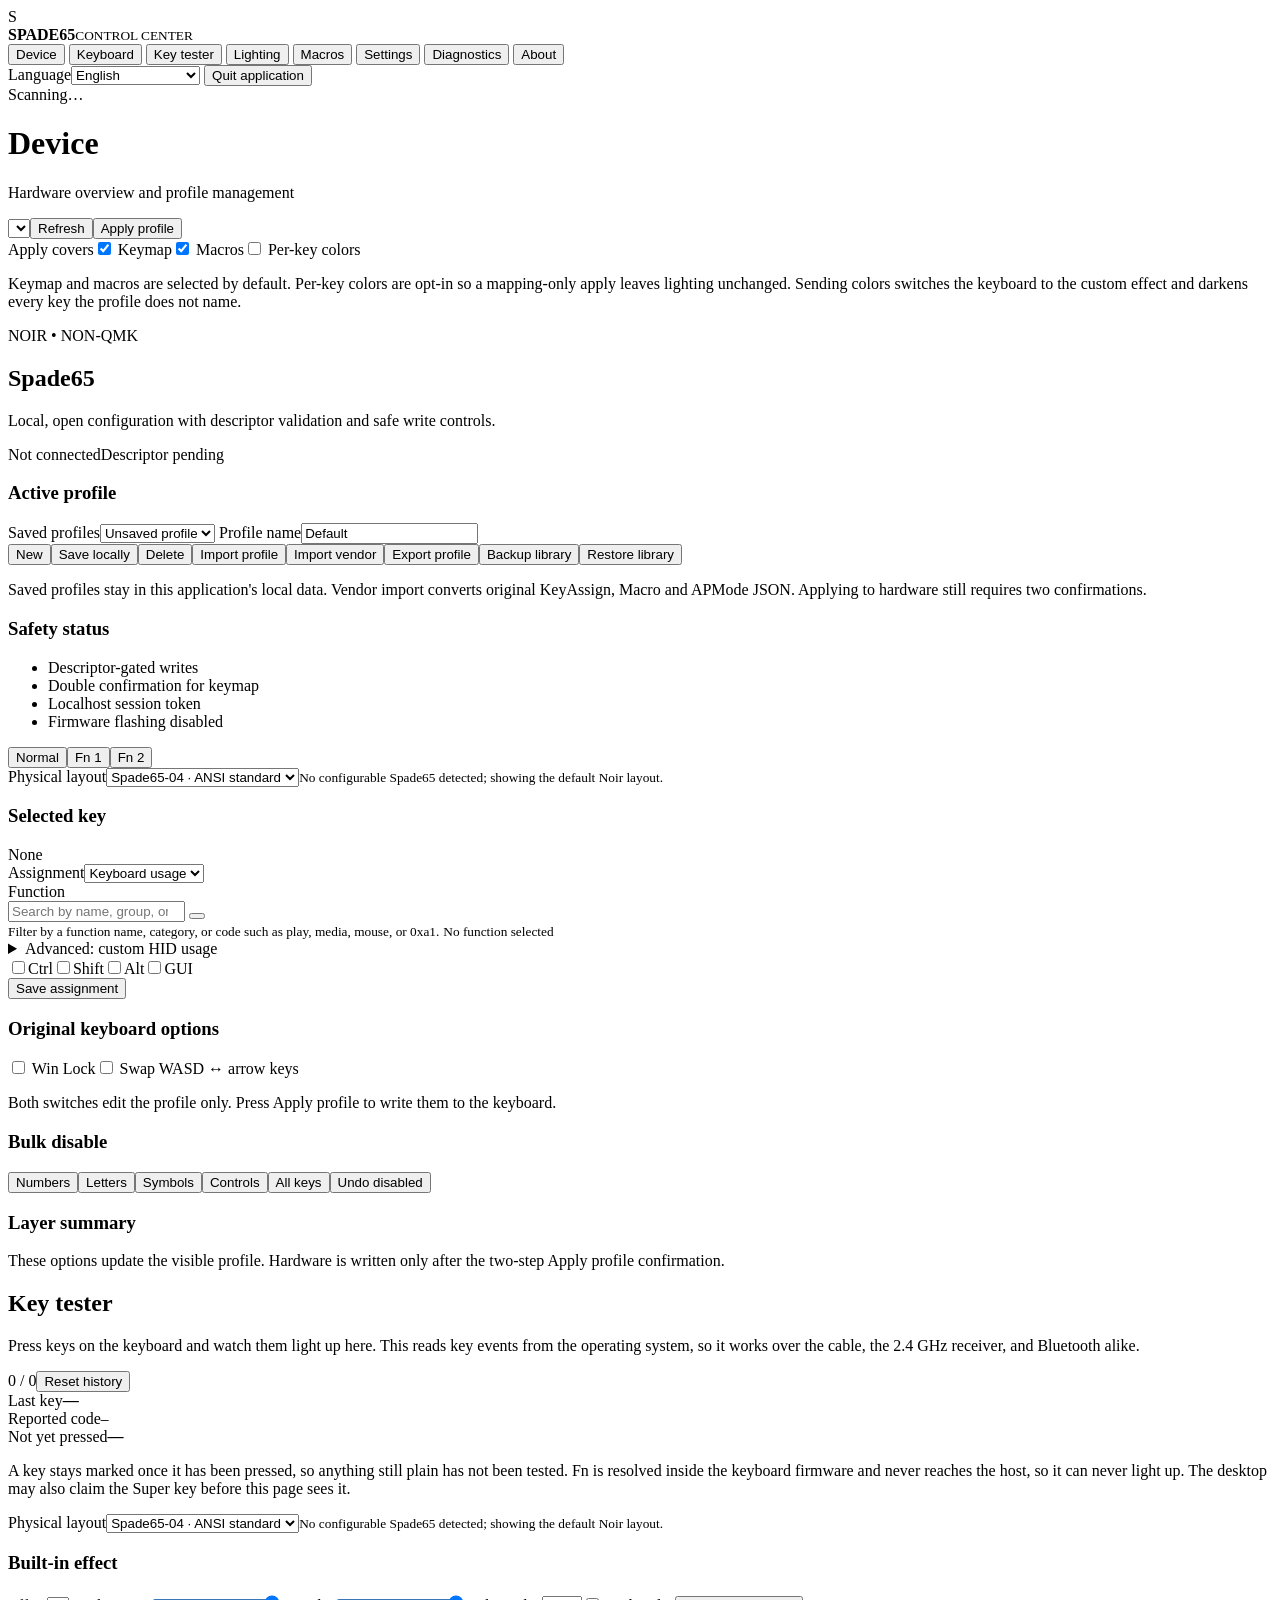
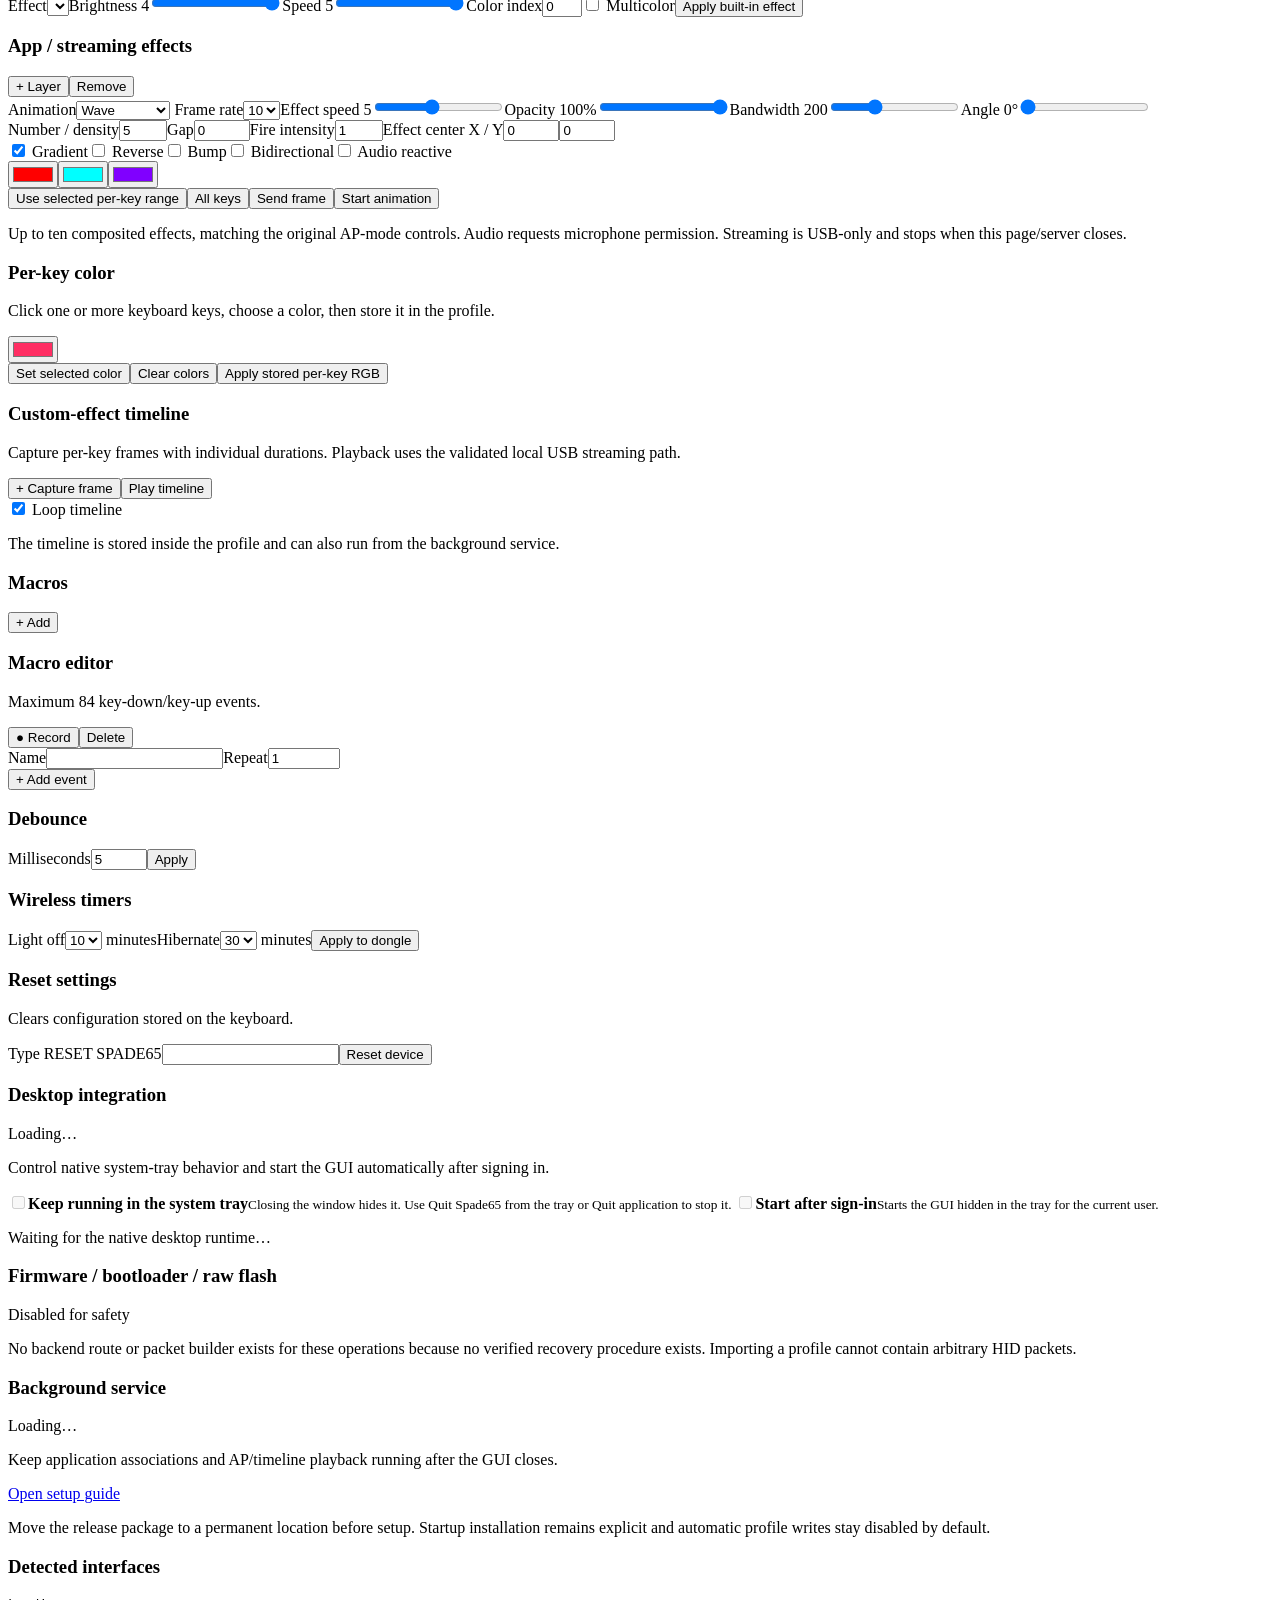
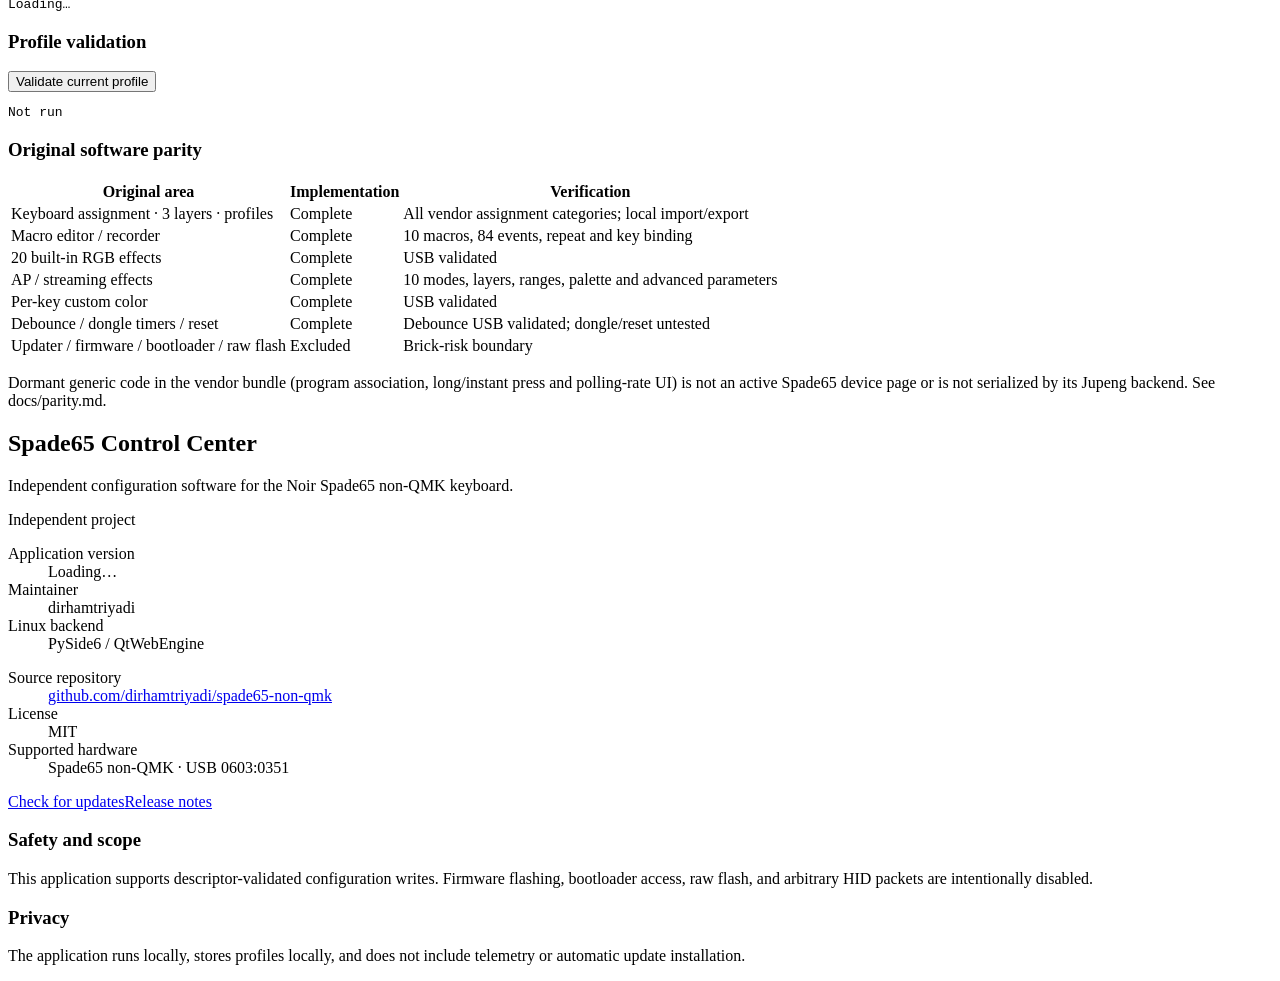
==== spade65/web/index.html @ d3c49619 "fix(keymap): correct right alt and profile scopes" ====
<!doctype html>
<html lang="en">
<head>
  <meta charset="utf-8">
  <meta name="viewport" content="width=device-width,initial-scale=1">
  <meta name="spade65-token" content="__SPADE65_TOKEN__">
  <title>Spade65 Control Center</title>
  <link rel="stylesheet" href="/app.css">
  <link rel="stylesheet" href="/keyboard.css">
  <link rel="stylesheet" href="/effects.css">
</head>
<body>
  <aside class="sidebar">
    <div class="brand"><span class="brand-mark">S</span><div><strong>SPADE65</strong><small>CONTROL CENTER</small></div></div>
    <nav id="nav">
      <button class="active" data-page="device" data-i18n="nav.device">Device</button>
      <button data-page="keymap" data-i18n="nav.keyboard">Keyboard</button>
      <button data-page="tester" data-i18n="nav.tester">Key tester</button>
      <button data-page="lighting" data-i18n="nav.lighting">Lighting</button>
      <button data-page="macros" data-i18n="nav.macros">Macros</button>
      <button data-page="settings" data-i18n="nav.settings">Settings</button>
      <button data-page="diagnostics" data-i18n="nav.diagnostics">Diagnostics</button>
      <button data-page="about" data-i18n="nav.about">About</button>
    </nav>
    <label class="language-picker"><span data-i18n="language.label">Language</span><select id="languageSelect" aria-label="Language" data-i18n-aria-label="language.label"><option value="en">English</option><option value="id">Bahasa Indonesia</option></select></label>
    <button id="quitBtn" class="sidebar-quit" data-i18n="action.quitApplication">Quit application</button>
    <div class="sidebar-foot"><span id="connectionDot" class="dot"></span><span id="connectionText" data-i18n="status.scanning">Scanning…</span></div>
  </aside>

  <main>
    <header>
      <div><h1 id="pageTitle" data-i18n="nav.device">Device</h1><p id="pageSubtitle" data-i18n="subtitle.device">Hardware overview and profile management</p></div>
      <div class="header-actions"><select id="deviceSelect" aria-label="Select device interface" data-i18n-aria-label="device.select"></select><button id="refreshBtn" class="secondary" data-i18n="action.refresh">Refresh</button><button id="applyProfileBtn" class="primary" data-i18n="action.applyProfile">Apply profile</button></div><div class="apply-scopes"><span data-i18n="profile.scopeLabel">Apply covers</span><label><input id="scopeKeymap" type="checkbox" checked> <span data-i18n="profile.scopeKeymap">Keymap</span></label><label><input id="scopeMacros" type="checkbox" checked> <span data-i18n="profile.scopeMacros">Macros</span></label><label><input id="scopeColors" type="checkbox"> <span data-i18n="profile.scopeColors">Per-key colors</span></label><p class="hint" data-i18n="profile.scopeHint">Keymap and macros are selected by default. Per-key colors are opt-in so a mapping-only apply leaves lighting unchanged. Sending colors switches the keyboard to the custom effect and darkens every key the profile does not name.</p></div>
    </header>
    <div id="toast" role="status"></div>

    <section class="page active" id="page-device">
      <div class="hero card">
        <div><span class="eyebrow">NOIR • NON-QMK</span><h2>Spade65</h2><p data-i18n="device.intro">Local, open configuration with descriptor validation and safe write controls.</p><div class="badges"><span id="transportBadge" data-i18n="status.notConnected">Not connected</span><span id="descriptorBadge" data-i18n="status.descriptorPending">Descriptor pending</span></div></div>
        <div class="keyboard-art"><span></span><span></span><span></span><span></span><span></span><span></span><span></span><span></span><span></span><span></span><span></span><span></span></div>
      </div>
      <div class="grid two">
        <div class="card">
          <h3 data-i18n="profile.active">Active profile</h3>
          <label><span data-i18n="profile.saved">Saved profiles</span><select id="savedProfile"><option value="" data-i18n="profile.unsaved">Unsaved profile</option></select></label>
          <label><span data-i18n="profile.name">Profile name</span><input id="profileName" value="Default"></label>
          <div class="button-row">
            <button id="newProfileBtn" data-i18n="action.new">New</button><button id="saveProfileBtn" data-i18n="action.saveLocal">Save locally</button><button id="deleteProfileBtn" class="danger" data-i18n="action.delete">Delete</button><button id="importProfileBtn" data-i18n="action.importProfile">Import profile</button><button id="vendorImportBtn" data-i18n="action.importVendor">Import vendor</button><button id="exportProfileBtn" data-i18n="action.exportProfile">Export profile</button><button id="backupLibraryBtn" data-i18n="action.backupLibrary">Backup library</button><button id="restoreLibraryBtn" data-i18n="action.restoreLibrary">Restore library</button>
            <input id="profileFile" type="file" accept="application/json,.KeyAssign,.Macro,.APMode" hidden><input id="vendorFile" type="file" accept="application/json,.KeyAssign,.Macro,.APMode" hidden><input id="libraryFile" type="file" accept="application/json" hidden>
          </div>
          <p class="hint" data-i18n="profile.storageHint">Saved profiles stay in this application's local data. Vendor import converts original KeyAssign, Macro and APMode JSON. Applying to hardware still requires two confirmations.</p>
        </div>
        <div class="card"><h3 data-i18n="safety.title">Safety status</h3><ul class="status-list"><li class="ok" data-i18n="safety.descriptor">Descriptor-gated writes</li><li class="ok" data-i18n="safety.doubleConfirm">Double confirmation for keymap</li><li class="ok" data-i18n="safety.localhost">Localhost session token</li><li class="blocked" data-i18n="safety.firmwareDisabled">Firmware flashing disabled</li></ul></div>
      </div>
    </section>

    <section class="page" id="page-keymap">
      <div class="toolbar card">
        <div class="segmented" id="layerTabs"><button class="active" data-layer="normal" data-i18n="layer.normal">Normal</button><button data-layer="fn1">Fn 1</button><button data-layer="fn2">Fn 2</button></div>
        <div class="layout-control"><label class="layout-picker"><span data-i18n="keymap.physicalLayout">Physical layout</span><select id="layoutVariant"><option value="ansi-standard" data-i18n="layout.ansiStandard">Spade65-04 · ANSI standard</option><option value="ansi-split" data-i18n="layout.ansiSplit">Spade65-02 · ANSI split</option><option value="iso-standard" data-i18n="layout.isoStandard">Spade65-03 · ISO standard</option><option value="iso-split" data-i18n="layout.isoSplit">Spade65-01 · ISO split</option></select></label><small id="keymapLayoutSource" class="layout-source" data-i18n="layout.noDevice">No configurable Spade65 detected; showing the default Noir layout.</small></div>
      </div>
      <div id="keyboard" class="keyboard card"></div>
      <div class="grid two">
        <div class="card">
          <h3 data-i18n="keymap.selectedKey">Selected key</h3><div id="selectedKey" class="selected-key" data-i18n="common.none">None</div>
          <label><span data-i18n="keymap.assignment">Assignment</span><select id="assignmentType"><option value="usage" data-i18n="keymap.keyboardUsage">Keyboard usage</option><option value="macro" data-i18n="common.macro">Macro</option><option value="default" data-i18n="keymap.restoreDefault">Restore default</option></select></label>
          <div id="usageWrap" class="field-stack">
            <label for="usageSearch"><span data-i18n="keymap.function">Function</span></label>
            <div id="usagePicker" class="search-select">
              <div class="search-select-field">
                <input id="usageSearch" type="search" role="combobox" aria-autocomplete="list" aria-haspopup="listbox" aria-expanded="false" aria-controls="usageOptions" autocomplete="off" spellcheck="false" placeholder="Search by name, group, or HID code…" data-i18n-placeholder="keymap.searchFunction">
                <button id="usageToggle" type="button" aria-label="Choose keyboard/media/mouse function" data-i18n-aria-label="keymap.chooseFunction"><span aria-hidden="true"></span></button>
              </div>
              <div id="usageOptions" class="search-select-options" role="listbox" aria-label="Choose keyboard/media/mouse function" data-i18n-aria-label="keymap.chooseFunction" hidden></div>
            </div>
            <small class="field-help" data-i18n="keymap.searchFunctionHint">Filter by a function name, category, or code such as play, media, mouse, or 0xa1.</small>
            <small id="usageCurrent" class="selection-status" aria-live="polite" data-i18n="keymap.noFunctionSelected">No function selected</small>
            <input id="usageInput" type="hidden">
            <details id="customUsageDetails" class="advanced-field">
              <summary data-i18n="keymap.customUsage">Advanced: custom HID usage</summary>
              <label for="customUsageInput"><span data-i18n="keymap.customUsageCode">Custom HID byte</span><input id="customUsageInput" inputmode="text" autocomplete="off" spellcheck="false" placeholder="For example: 0xc0" data-i18n-placeholder="keymap.customUsagePlaceholder"></label>
              <small class="field-help" data-i18n="keymap.customUsageHint">Only use this for a firmware-specific byte that is not available in the function list above.</small>
            </details>
          </div>
          <label id="macroWrap" hidden><span data-i18n="common.macro">Macro</span><select id="macroAssign"></select></label>
          <div id="modifierWrap" class="checks"><label><input type="checkbox" value="1">Ctrl</label><label><input type="checkbox" value="2">Shift</label><label><input type="checkbox" value="4">Alt</label><label><input type="checkbox" value="8">GUI</label></div>
          <button id="assignBtn" class="primary" data-i18n="action.saveAssignment">Save assignment</button>
        </div>
        <div class="card">
          <h3 data-i18n="keymap.originalOptions">Original keyboard options</h3><label class="switch-line"><input id="winLock" type="checkbox"> <span>Win Lock</span></label><label class="switch-line"><input id="wasdArrows" type="checkbox"> <span data-i18n="keymap.swapWasd">Swap WASD ↔ arrow keys</span></label><p class="hint" data-i18n="keymap.originalOptionsHint">Both switches edit the profile only. Press Apply profile to write them to the keyboard.</p>
          <h3 data-i18n="keymap.bulkDisable">Bulk disable</h3><div class="button-row"><button class="disable-group" data-group="numbers" data-i18n="group.numbers">Numbers</button><button class="disable-group" data-group="letters" data-i18n="group.letters">Letters</button><button class="disable-group" data-group="symbols" data-i18n="group.symbols">Symbols</button><button class="disable-group" data-group="controls" data-i18n="group.controls">Controls</button><button class="disable-group" data-group="all" data-i18n="group.allKeys">All keys</button><button id="undoDisableBtn" data-i18n="action.undoDisabled">Undo disabled</button></div>
          <h3 data-i18n="keymap.layerSummary">Layer summary</h3><div id="layerSummary" class="summary"></div><p class="hint" data-i18n="keymap.writeHint">These options update the visible profile. Hardware is written only after the two-step Apply profile confirmation.</p>
        </div>
      </div>
    </section>

    <section class="page" id="page-tester">
      <div class="card">
        <div class="card-heading"><div><h2 data-i18n="tester.title">Key tester</h2><p data-i18n="tester.description">Press keys on the keyboard and watch them light up here. This reads key events from the operating system, so it works over the cable, the 2.4 GHz receiver, and Bluetooth alike.</p></div><div class="button-row flush"><span id="testerCount" class="pill">0 / 0</span><button id="testerResetBtn" class="secondary" data-i18n="tester.reset">Reset history</button></div></div>
        <div id="testerKeyboard" class="keyboard"></div>
        <div class="tester-readout"><div><span data-i18n="tester.lastKey">Last key</span><strong id="testerLastKey">—</strong></div><div><span data-i18n="tester.lastCode">Reported code</span><code id="testerLastCode">—</code></div><div><span data-i18n="tester.untested">Not yet pressed</span><strong id="testerRemaining">—</strong></div></div>
        <p class="hint" data-i18n="tester.hint">A key stays marked once it has been pressed, so anything still plain has not been tested. Fn is resolved inside the keyboard firmware and never reaches the host, so it can never light up. The desktop may also claim the Super key before this page sees it.</p>
      </div>
    </section>
    <section class="page" id="page-lighting">
      <div class="toolbar card lighting-layout-toolbar"><div></div><div class="layout-control"><label class="layout-picker"><span data-i18n="keymap.physicalLayout">Physical layout</span><select id="lightingLayoutVariant"><option value="ansi-standard" data-i18n="layout.ansiStandard">Spade65-04 · ANSI standard</option><option value="ansi-split" data-i18n="layout.ansiSplit">Spade65-02 · ANSI split</option><option value="iso-standard" data-i18n="layout.isoStandard">Spade65-03 · ISO standard</option><option value="iso-split" data-i18n="layout.isoSplit">Spade65-01 · ISO split</option></select></label><small id="lightingLayoutSource" class="layout-source" data-i18n="layout.noDevice">No configurable Spade65 detected; showing the default Noir layout.</small></div></div>
      <div class="grid two">
        <div class="card">
          <h3 data-i18n="lighting.builtIn">Built-in effect</h3><label><span data-i18n="lighting.effect">Effect</span><select id="effectSelect"></select></label><label><span><span data-i18n="lighting.brightness">Brightness</span> <output id="brightnessOut">4</output></span><input id="brightness" type="range" min="0" max="4" value="4"></label><label><span><span data-i18n="lighting.speed">Speed</span> <output id="speedOut">5</output></span><input id="speed" type="range" min="1" max="5" value="5"></label><label><span data-i18n="lighting.colorIndex">Color index</span><input id="colorIndex" type="number" min="0" max="7" value="0"></label><label class="switch-line"><input id="multicolor" type="checkbox"> <span data-i18n="lighting.multicolor">Multicolor</span></label><button id="applyEffectBtn" class="primary" data-i18n="action.applyBuiltIn">Apply built-in effect</button>
        </div>
        <div class="card">
          <div class="card-heading"><h3 data-i18n="lighting.streaming">App / streaming effects</h3><div class="button-row flush"><button id="addAppLayerBtn" data-i18n="action.addLayer">+ Layer</button><button id="removeAppLayerBtn" class="danger" data-i18n="action.remove">Remove</button></div></div><div id="appLayerList" class="effect-layers"></div>
          <label><span data-i18n="lighting.animation">Animation</span><select id="animation"><option value="wave" data-i18n="animation.wave">Wave</option><option value="conic" data-i18n="animation.conic">Conic band</option><option value="spiral" data-i18n="animation.spiral">Spiral</option><option value="cycle" data-i18n="animation.cycle">Cycle</option><option value="linear-wave" data-i18n="animation.linearWave">Linear wave</option><option value="ripple" data-i18n="animation.ripple">Ripple</option><option value="breathe" data-i18n="animation.breathe">Breathing</option><option value="rain" data-i18n="animation.rain">Rain</option><option value="fire" data-i18n="animation.fire">Fire</option><option value="trigger" data-i18n="animation.trigger">Trigger</option></select></label>
          <label><span data-i18n="lighting.frameRate">Frame rate</span><select id="fps"><option>5</option><option selected>10</option><option>15</option></select></label><label><span><span data-i18n="lighting.effectSpeed">Effect speed</span> <output id="appSpeedOut">5</output></span><input id="appSpeed" type="range" min="1" max="10" value="5"></label><label><span><span data-i18n="lighting.opacity">Opacity</span> <output id="appOpacityOut">100</output>%</span><input id="appOpacity" type="range" min="0" max="100" value="100"></label><label><span><span data-i18n="lighting.bandwidth">Bandwidth</span> <output id="appBandwidthOut">200</output></span><input id="appBandwidth" type="range" min="50" max="500" value="200"></label><label><span><span data-i18n="lighting.angle">Angle</span> <output id="appAngleOut">0</output>°</span><input id="appAngle" type="range" min="0" max="360" value="0"></label>
          <div class="grid two compact-fields"><label><span data-i18n="lighting.numberDensity">Number / density</span><input id="appNumber" type="number" min="0" max="10" value="5"></label><label><span data-i18n="lighting.gap">Gap</span><input id="appGap" type="number" min="0" max="500" value="0"></label><label><span data-i18n="lighting.fireIntensity">Fire intensity</span><input id="appFire" type="number" min="0" max="10" value="1"></label><label><span data-i18n="lighting.center">Effect center X / Y</span><span class="inline-fields"><input id="appCenterX" type="number" min="-20" max="20" value="0"><input id="appCenterY" type="number" min="-20" max="20" value="0"></span></label></div>
          <div class="checks wrap"><label><input id="appGradient" type="checkbox" checked> <span data-i18n="lighting.gradient">Gradient</span></label><label><input id="appReverse" type="checkbox"> <span data-i18n="lighting.reverse">Reverse</span></label><label><input id="appBump" type="checkbox"> <span data-i18n="lighting.bump">Bump</span></label><label><input id="appBidirectional" type="checkbox"> <span data-i18n="lighting.bidirectional">Bidirectional</span></label><label><input id="audioSync" type="checkbox"> <span data-i18n="lighting.audioReactive">Audio reactive</span></label></div>
          <div class="palette-row"><input class="app-color" type="color" value="#ff0000"><input class="app-color" type="color" value="#00ffff"><input class="app-color" type="color" value="#8000ff"></div><div class="button-row"><button id="setAppRangeBtn" data-i18n="action.useSelectedRange">Use selected per-key range</button><button id="clearAppRangeBtn" data-i18n="group.allKeys">All keys</button><button id="streamOnceBtn" data-i18n="action.sendFrame">Send frame</button><button id="animationBtn" class="primary" data-i18n="action.startAnimation">Start animation</button></div><p id="appRangeSummary" class="hint"></p><p class="hint" data-i18n="lighting.streamingHint">Up to ten composited effects, matching the original AP-mode controls. Audio requests microphone permission. Streaming is USB-only and stops when this page/server closes.</p>
        </div>
      </div>
      <div class="card"><div class="card-heading"><div><h3 data-i18n="lighting.perKey">Per-key color</h3><p data-i18n="lighting.perKeyHint">Click one or more keyboard keys, choose a color, then store it in the profile.</p></div><input id="colorPicker" type="color" value="#ff2e63"></div><div id="colorKeyboard" class="keyboard compact"></div><div class="button-row"><button id="setColorBtn" data-i18n="action.setSelectedColor">Set selected color</button><button id="clearColorsBtn" data-i18n="action.clearColors">Clear colors</button><button id="applyColorsBtn" class="primary" data-i18n="action.applyPerKey">Apply stored per-key RGB</button></div></div>
      <div class="card"><div class="card-heading"><div><h3 data-i18n="timeline.title">Custom-effect timeline</h3><p data-i18n="timeline.description">Capture per-key frames with individual durations. Playback uses the validated local USB streaming path.</p></div><div class="button-row flush"><button id="captureFrameBtn" data-i18n="action.captureFrame">+ Capture frame</button><button id="playTimelineBtn" class="primary" data-i18n="action.playTimeline">Play timeline</button></div></div><div id="timelineList" class="timeline-list"></div><label class="switch-line"><input id="timelineLoop" type="checkbox" checked> <span data-i18n="timeline.loop">Loop timeline</span></label><p class="hint" data-i18n="timeline.hint">The timeline is stored inside the profile and can also run from the background service.</p></div>
    </section>

    <section class="page" id="page-macros">
      <div class="grid macro-grid"><div class="card"><div class="card-heading"><h3 data-i18n="nav.macros">Macros</h3><button id="addMacroBtn" data-i18n="action.add">+ Add</button></div><div id="macroList" class="macro-list"></div></div><div class="card"><div class="card-heading"><div><h3 id="macroTitle" data-i18n="macro.editor">Macro editor</h3><p data-i18n="macro.maximum">Maximum 84 key-down/key-up events.</p></div><div class="button-row"><button id="recordMacroBtn" data-i18n="action.record">● Record</button><button id="stopMacroBtn" class="danger" data-i18n="action.stopRecording" hidden>■ Stop recording</button><button id="deleteMacroBtn" class="danger" data-i18n="action.delete">Delete</button></div></div><label><span data-i18n="common.name">Name</span><input id="macroName" maxlength="40"></label><label><span data-i18n="macro.repeat">Repeat</span><input id="macroRepeat" type="number" min="0" max="65535" value="1"></label><div id="eventList" class="event-list"></div><button id="addEventBtn" data-i18n="action.addEvent">+ Add event</button></div></div>
      <datalist id="macroUsageList"></datalist>
    </section>

    <section class="page" id="page-settings">
      <div class="grid three"><div class="card"><h3 data-i18n="settings.debounce">Debounce</h3><label><span data-i18n="settings.milliseconds">Milliseconds</span><input id="debounce" type="number" min="1" max="255" value="5"></label><button id="debounceBtn" class="primary" data-i18n="action.apply">Apply</button></div><div class="card"><h3 data-i18n="settings.wirelessTimers">Wireless timers</h3><label><span data-i18n="settings.lightOff">Light off</span><select id="lightOff"><option>1</option><option>2</option><option>5</option><option selected>10</option><option>15</option><option>20</option><option>25</option><option>30</option></select> <span data-i18n="common.minutes">minutes</span></label><label><span data-i18n="settings.hibernate">Hibernate</span><select id="hibernate"><option>3</option><option>5</option><option>10</option><option>15</option><option>20</option><option>25</option><option selected>30</option><option>60</option></select> <span data-i18n="common.minutes">minutes</span></label><button id="sleepBtn" data-i18n="action.applyDongle">Apply to dongle</button></div><div class="card danger-card"><h3 data-i18n="settings.reset">Reset settings</h3><p data-i18n="settings.resetDescription">Clears configuration stored on the keyboard.</p><label><span data-i18n="settings.typeReset">Type RESET SPADE65</span><input id="resetText"></label><button id="resetBtn" class="danger" data-i18n="action.resetDevice">Reset device</button></div></div>
      <div class="card">
        <div class="card-heading"><h3 data-i18n="desktop.title">Desktop integration</h3><span id="desktopIntegrationPlatform" class="pill" data-i18n="status.loading">Loading…</span></div>
        <p data-i18n="desktop.description">Control native system-tray behavior and start the GUI automatically after signing in.</p>
        <div class="desktop-options">
          <label class="desktop-option"><input id="closeToTray" type="checkbox" disabled><span><strong data-i18n="desktop.closeToTray">Keep running in the system tray</strong><small data-i18n="desktop.closeToTrayHint">Closing the window hides it. Use Quit Spade65 from the tray or Quit application to stop it.</small></span></label>
          <label class="desktop-option"><input id="autoStartGui" type="checkbox" disabled><span><strong data-i18n="desktop.autoStart">Start after sign-in</strong><small data-i18n="desktop.autoStartHint">Starts the GUI hidden in the tray for the current user.</small></span></label>
        </div>
        <p id="desktopIntegrationStatus" class="hint" data-i18n="desktop.loading">Waiting for the native desktop runtime…</p>
      </div>
      <div class="card disabled-card"><h3 data-i18n="settings.firmwareTitle">Firmware / bootloader / raw flash</h3><span class="pill" data-i18n="settings.disabledSafety">Disabled for safety</span><p data-i18n="settings.firmwareDescription">No backend route or packet builder exists for these operations because no verified recovery procedure exists. Importing a profile cannot contain arbitrary HID packets.</p></div>
      <div class="card">
        <div class="card-heading"><h3 data-i18n="service.title">Background service</h3><span id="servicePlatform" class="pill" data-i18n="status.loading">Loading…</span></div>
        <p data-i18n="service.description">Keep application associations and AP/timeline playback running after the GUI closes.</p>
        <p id="servicePackageNote" class="service-note"></p>
        <div id="serviceReleaseWorkflow" class="service-workflow" hidden>
          <section class="service-step"><h4 data-i18n="service.prepareTitle">1. Create configuration</h4><p id="servicePrepareHint"></p><pre id="servicePrepareCommands"></pre><button id="copyServicePrepareBtn" class="primary" data-i18n="service.copyPrepare">Copy preparation commands</button></section>
          <section class="service-step"><h4 data-i18n="service.activateTitle">2. Enable background startup</h4><p id="serviceActivateHint"></p><pre id="serviceActivateCommands"></pre><button id="copyServiceActivateBtn" class="primary" data-i18n="service.copyActivate">Copy activation commands</button></section>
        </div>
        <div class="button-row"><a id="serviceGuideLink" class="button secondary" href="https://github.com/dirhamtriyadi/spade65-non-qmk/blob/main/docs/host-features.md" target="_blank" rel="noopener noreferrer" data-i18n="service.openGuide">Open setup guide</a></div>
        <p class="hint" data-i18n="service.hint">Move the release package to a permanent location before setup. Startup installation remains explicit and automatic profile writes stay disabled by default.</p>
      </div>
    </section>

    <section class="page" id="page-diagnostics">
      <div class="grid two"><div class="card"><h3 data-i18n="diagnostics.interfaces">Detected interfaces</h3><pre id="deviceJson" data-i18n="status.loading">Loading…</pre></div><div class="card"><h3 data-i18n="diagnostics.validation">Profile validation</h3><button id="validateBtn" data-i18n="action.validateProfile">Validate current profile</button><pre id="validationOutput" data-i18n="status.notRun">Not run</pre></div></div>
      <div class="card"><h3 data-i18n="diagnostics.parity">Original software parity</h3><table><thead><tr><th data-i18n="diagnostics.originalArea">Original area</th><th data-i18n="diagnostics.implementation">Implementation</th><th data-i18n="diagnostics.verification">Verification</th></tr></thead><tbody><tr><td data-i18n="diagnostics.keyboardArea">Keyboard assignment · 3 layers · profiles</td><td class="ok-text" data-i18n="status.complete">Complete</td><td data-i18n="diagnostics.keyboardVerification">All vendor assignment categories; local import/export</td></tr><tr><td data-i18n="diagnostics.macroArea">Macro editor / recorder</td><td class="ok-text" data-i18n="status.complete">Complete</td><td data-i18n="diagnostics.macroVerification">10 macros, 84 events, repeat and key binding</td></tr><tr><td data-i18n="diagnostics.rgbArea">20 built-in RGB effects</td><td class="ok-text" data-i18n="status.complete">Complete</td><td data-i18n="diagnostics.usbValidated">USB validated</td></tr><tr><td data-i18n="diagnostics.streamingArea">AP / streaming effects</td><td class="ok-text" data-i18n="status.complete">Complete</td><td data-i18n="diagnostics.streamingVerification">10 modes, layers, ranges, palette and advanced parameters</td></tr><tr><td data-i18n="diagnostics.perKeyArea">Per-key custom color</td><td class="ok-text" data-i18n="status.complete">Complete</td><td data-i18n="diagnostics.usbValidated">USB validated</td></tr><tr><td data-i18n="diagnostics.settingsArea">Debounce / dongle timers / reset</td><td class="ok-text" data-i18n="status.complete">Complete</td><td data-i18n="diagnostics.settingsVerification">Debounce USB validated; dongle/reset untested</td></tr><tr><td data-i18n="diagnostics.firmwareArea">Updater / firmware / bootloader / raw flash</td><td data-i18n="status.excluded">Excluded</td><td class="danger-text" data-i18n="diagnostics.brickBoundary">Brick-risk boundary</td></tr></tbody></table><p class="hint" data-i18n="diagnostics.parityHint">Dormant generic code in the vendor bundle (program association, long/instant press and polling-rate UI) is not an active Spade65 device page or is not serialized by its Jupeng backend. See docs/parity.md.</p></div>
    </section>

    <section class="page" id="page-about">
      <div class="card">
        <div class="card-heading"><div><h2 data-i18n="about.title">Spade65 Control Center</h2><p data-i18n="about.description">Independent configuration software for the Noir Spade65 non-QMK keyboard.</p></div><span class="pill" data-i18n="about.independent">Independent project</span></div>
        <div class="grid two about-details">
          <div><dl class="about-list"><dt data-i18n="about.versionLabel">Application version</dt><dd id="aboutVersion">Loading…</dd><dt data-i18n="about.maintainerLabel">Maintainer</dt><dd>dirhamtriyadi</dd><dt data-i18n="about.platformLabel">Linux backend</dt><dd>PySide6 / QtWebEngine</dd></dl></div>
          <div><dl class="about-list"><dt data-i18n="about.repositoryLabel">Source repository</dt><dd><a id="repoLink" href="https://github.com/dirhamtriyadi/spade65-non-qmk" target="_blank" rel="noopener noreferrer">github.com/dirhamtriyadi/spade65-non-qmk</a></dd><dt data-i18n="about.licenseLabel">License</dt><dd>MIT</dd><dt data-i18n="about.supportLabel">Supported hardware</dt><dd>Spade65 non-QMK · USB 0603:0351</dd></dl></div>
        </div>
        <div class="button-row"><a id="updatesLink" class="button primary" href="https://github.com/dirhamtriyadi/spade65-non-qmk/releases" target="_blank" rel="noopener noreferrer" data-i18n="about.checkUpdates">Check for updates</a><a id="releaseNotesLink" class="button secondary" href="https://github.com/dirhamtriyadi/spade65-non-qmk/releases" target="_blank" rel="noopener noreferrer" data-i18n="about.releaseNotes">Release notes</a></div>
      </div>
      <div class="card"><h3 data-i18n="about.safetyTitle">Safety and scope</h3><p data-i18n="about.safetyDescription">This application supports descriptor-validated configuration writes. Firmware flashing, bootloader access, raw flash, and arbitrary HID packets are intentionally disabled.</p></div>
      <div class="card"><h3 data-i18n="about.privacyTitle">Privacy</h3><p data-i18n="about.privacyDescription">The application runs locally, stores profiles locally, and does not include telemetry or automatic update installation.</p></div>
    </section>
  </main>
  <script src="/layout-state.js"></script>
  <script src="/key-events.js"></script>
  <script src="/usage-picker.js"></script>
  <script src="/app.js"></script>
</body>
</html>
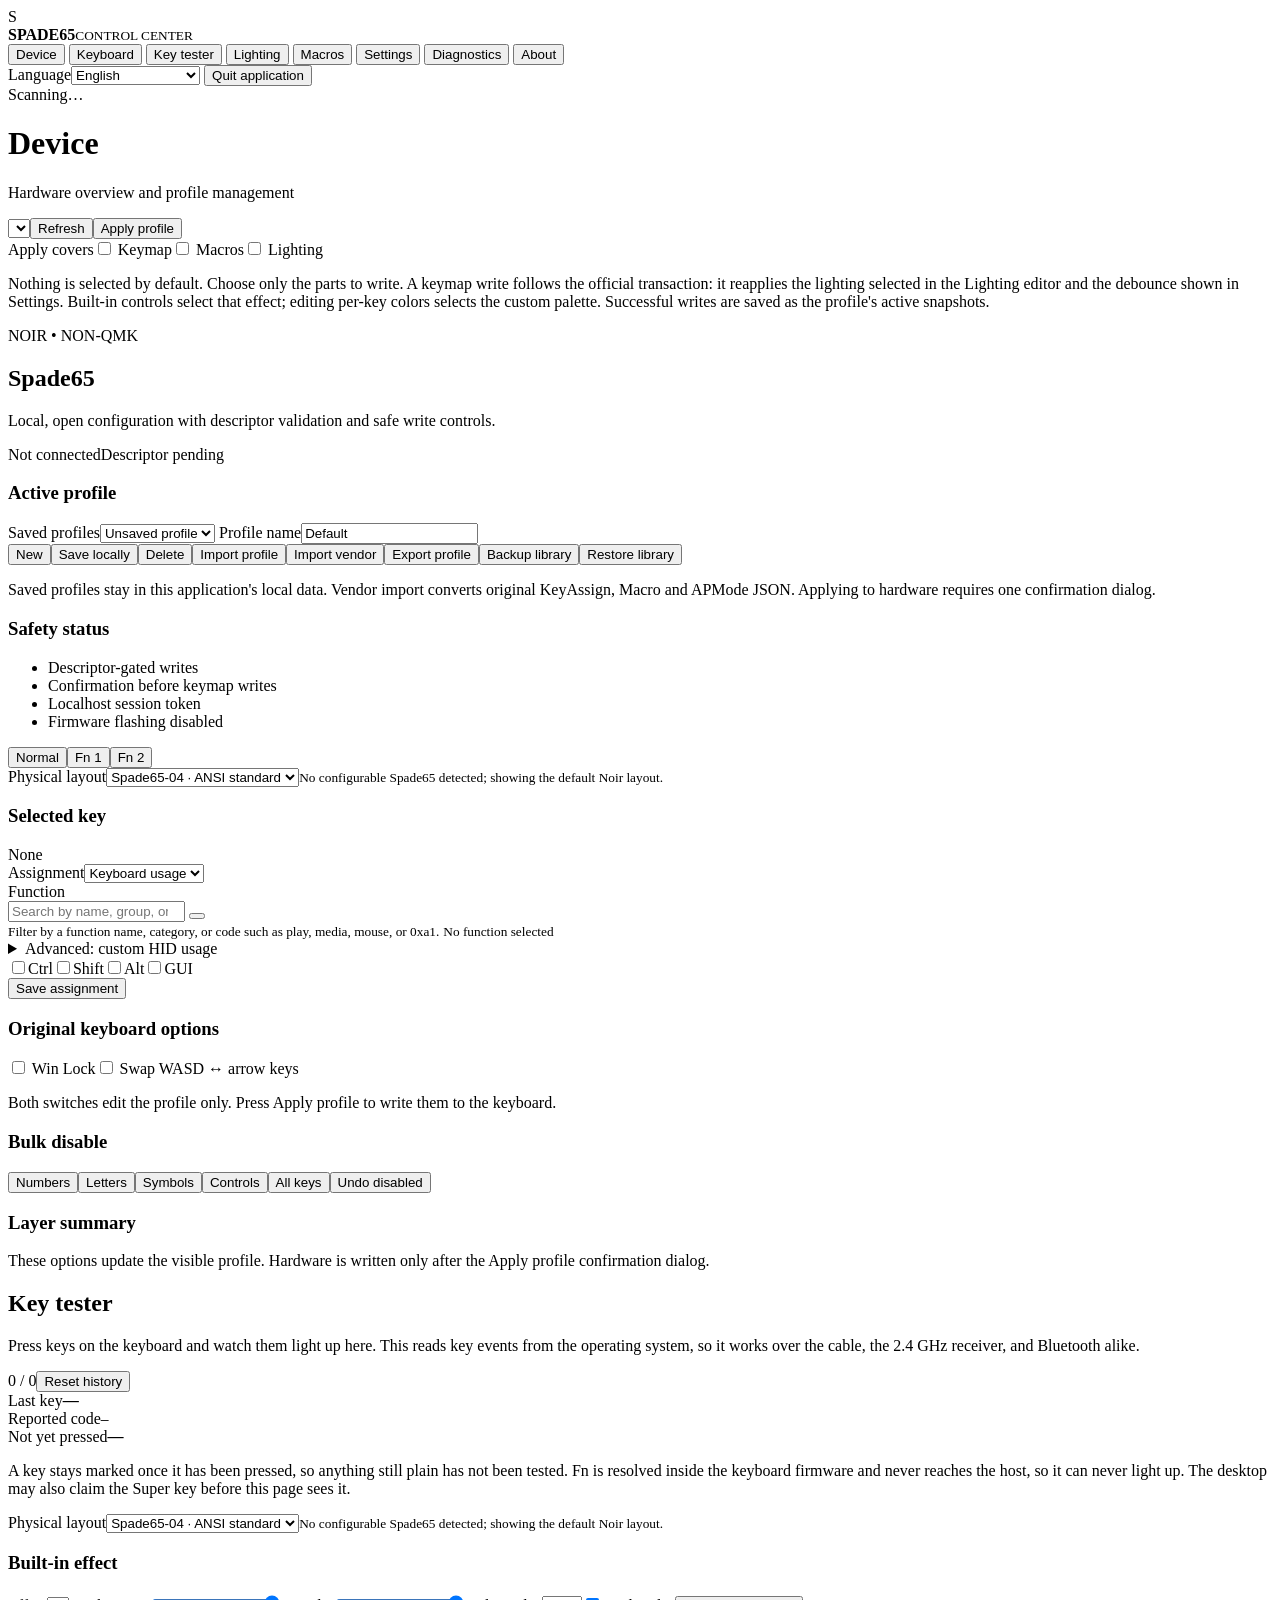
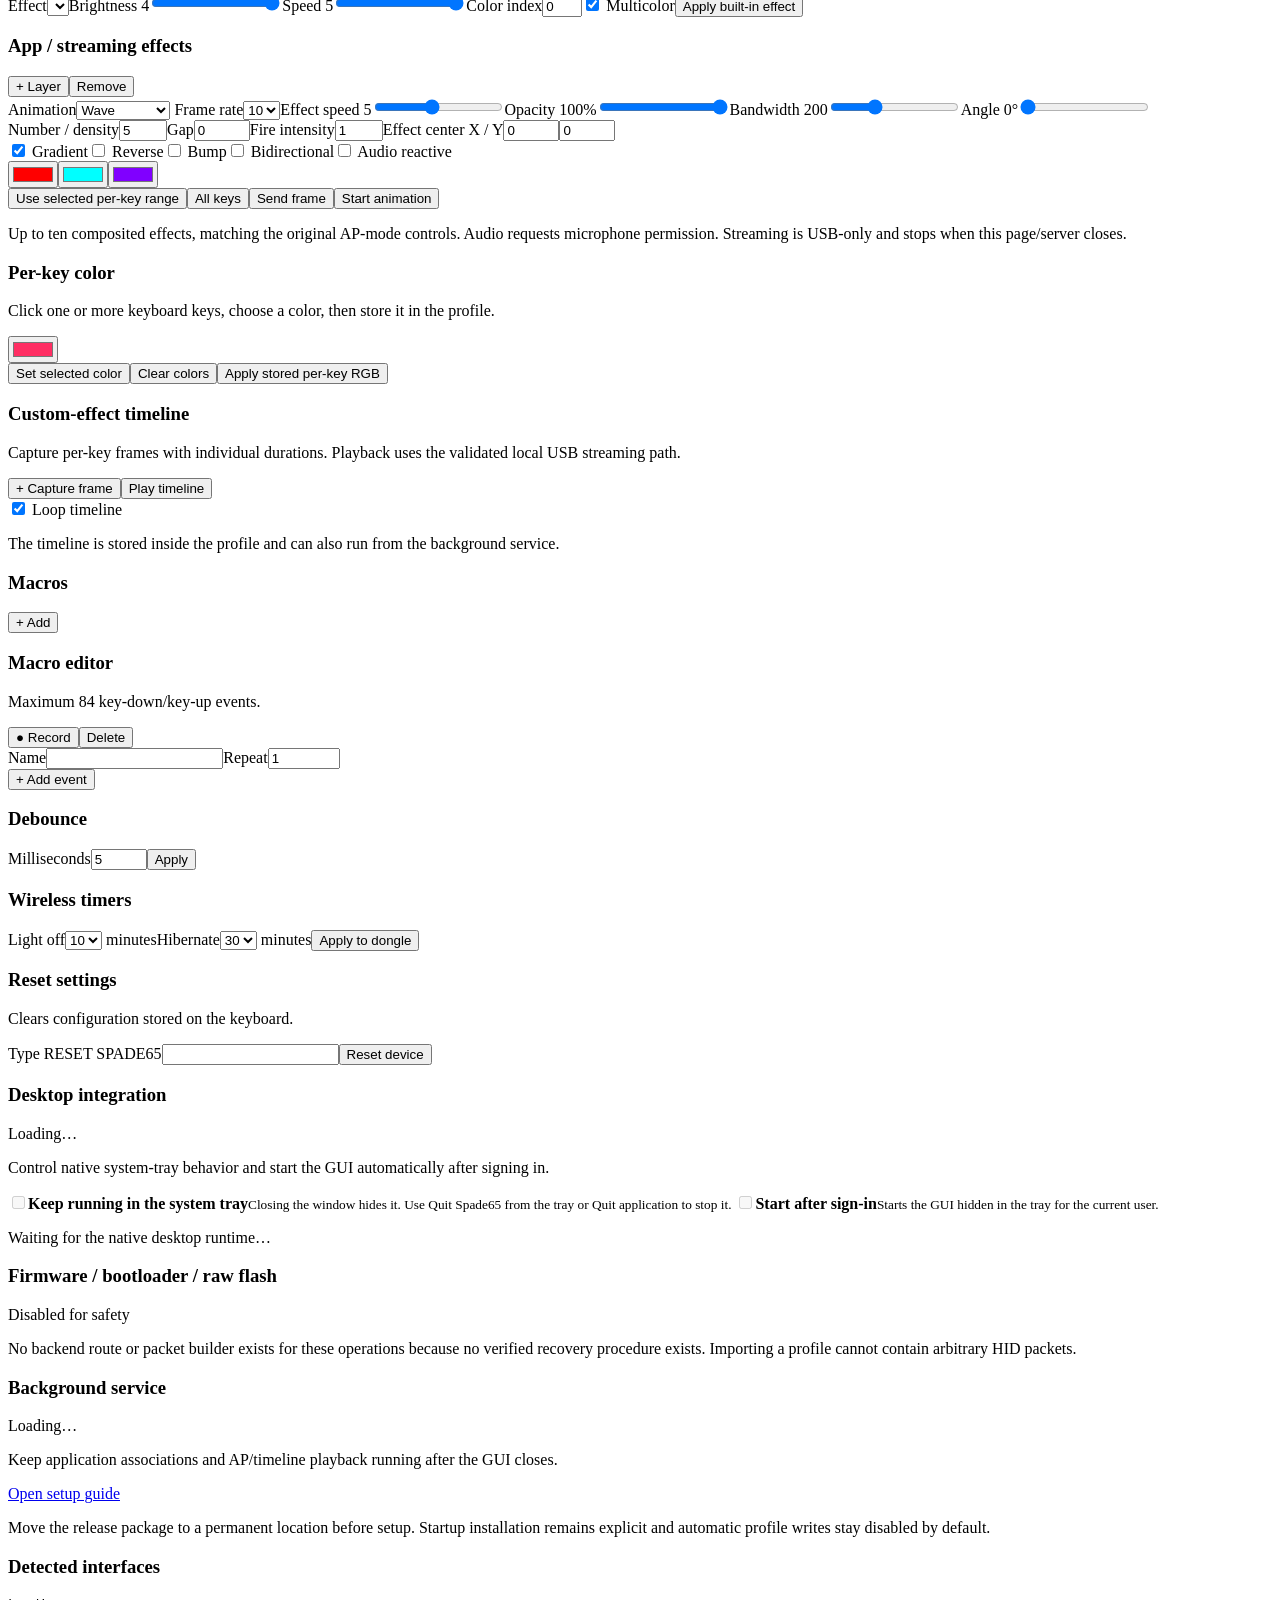
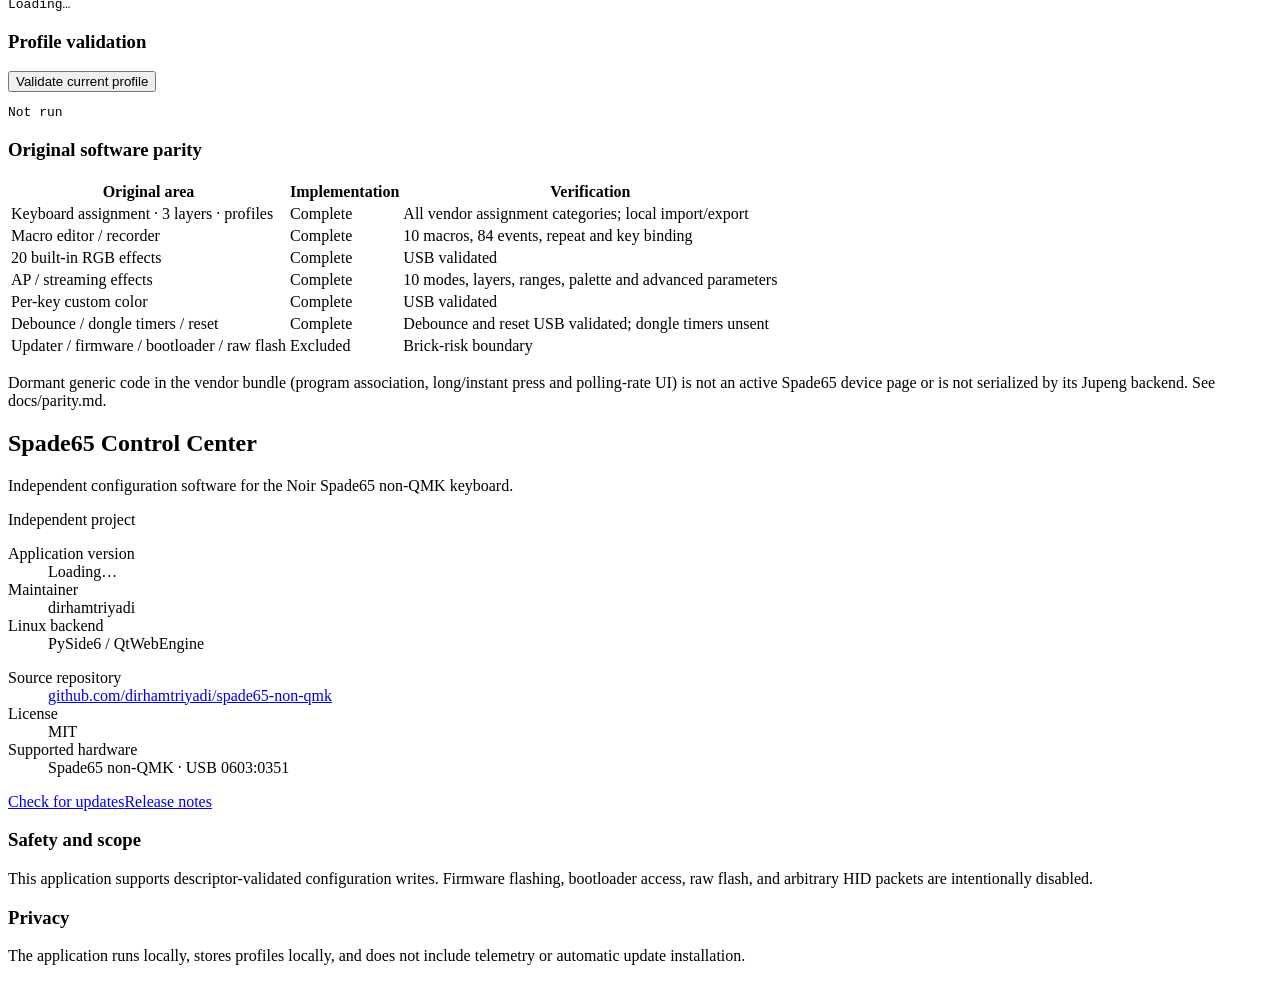
==== commit 77967201: "fix: preserve lighting during profile writes" ====
--- a/spade65/web/index.html
+++ b/spade65/web/index.html
@@ -30,7 +30,7 @@
   <main>
     <header>
       <div><h1 id="pageTitle" data-i18n="nav.device">Device</h1><p id="pageSubtitle" data-i18n="subtitle.device">Hardware overview and profile management</p></div>
-      <div class="header-actions"><select id="deviceSelect" aria-label="Select device interface" data-i18n-aria-label="device.select"></select><button id="refreshBtn" class="secondary" data-i18n="action.refresh">Refresh</button><button id="applyProfileBtn" class="primary" data-i18n="action.applyProfile">Apply profile</button></div><div class="apply-scopes"><span data-i18n="profile.scopeLabel">Apply covers</span><label><input id="scopeKeymap" type="checkbox" checked> <span data-i18n="profile.scopeKeymap">Keymap</span></label><label><input id="scopeMacros" type="checkbox" checked> <span data-i18n="profile.scopeMacros">Macros</span></label><label><input id="scopeColors" type="checkbox"> <span data-i18n="profile.scopeColors">Per-key colors</span></label><p class="hint" data-i18n="profile.scopeHint">Keymap and macros are selected by default. Per-key colors are opt-in so a mapping-only apply leaves lighting unchanged. Sending colors switches the keyboard to the custom effect and darkens every key the profile does not name.</p></div>
+      <div class="header-actions"><select id="deviceSelect" aria-label="Select device interface" data-i18n-aria-label="device.select"></select><button id="refreshBtn" class="secondary" data-i18n="action.refresh">Refresh</button><button id="applyProfileBtn" class="primary" data-i18n="action.applyProfile">Apply profile</button></div><div class="apply-scopes"><span data-i18n="profile.scopeLabel">Apply covers</span><label><input id="scopeKeymap" type="checkbox"> <span data-i18n="profile.scopeKeymap">Keymap</span></label><label><input id="scopeMacros" type="checkbox"> <span data-i18n="profile.scopeMacros">Macros</span></label><label><input id="scopeColors" type="checkbox"> <span data-i18n="profile.scopeColors">Lighting</span></label><p class="hint" data-i18n="profile.scopeHint">Nothing is selected by default. Choose only the parts to write. A keymap write follows the official transaction: it reapplies the lighting selected in the Lighting editor and the debounce shown in Settings. Built-in controls select that effect; editing per-key colors selects the custom palette. Successful writes are saved as the profile's active snapshots.</p></div>
     </header>
     <div id="toast" role="status"></div>
 
@@ -48,9 +48,9 @@
             <button id="newProfileBtn" data-i18n="action.new">New</button><button id="saveProfileBtn" data-i18n="action.saveLocal">Save locally</button><button id="deleteProfileBtn" class="danger" data-i18n="action.delete">Delete</button><button id="importProfileBtn" data-i18n="action.importProfile">Import profile</button><button id="vendorImportBtn" data-i18n="action.importVendor">Import vendor</button><button id="exportProfileBtn" data-i18n="action.exportProfile">Export profile</button><button id="backupLibraryBtn" data-i18n="action.backupLibrary">Backup library</button><button id="restoreLibraryBtn" data-i18n="action.restoreLibrary">Restore library</button>
             <input id="profileFile" type="file" accept="application/json,.KeyAssign,.Macro,.APMode" hidden><input id="vendorFile" type="file" accept="application/json,.KeyAssign,.Macro,.APMode" hidden><input id="libraryFile" type="file" accept="application/json" hidden>
           </div>
-          <p class="hint" data-i18n="profile.storageHint">Saved profiles stay in this application's local data. Vendor import converts original KeyAssign, Macro and APMode JSON. Applying to hardware still requires two confirmations.</p>
+          <p class="hint" data-i18n="profile.storageHint">Saved profiles stay in this application's local data. Vendor import converts original KeyAssign, Macro and APMode JSON. Applying to hardware requires one confirmation dialog.</p>
         </div>
-        <div class="card"><h3 data-i18n="safety.title">Safety status</h3><ul class="status-list"><li class="ok" data-i18n="safety.descriptor">Descriptor-gated writes</li><li class="ok" data-i18n="safety.doubleConfirm">Double confirmation for keymap</li><li class="ok" data-i18n="safety.localhost">Localhost session token</li><li class="blocked" data-i18n="safety.firmwareDisabled">Firmware flashing disabled</li></ul></div>
+        <div class="card"><h3 data-i18n="safety.title">Safety status</h3><ul class="status-list"><li class="ok" data-i18n="safety.descriptor">Descriptor-gated writes</li><li class="ok" data-i18n="safety.doubleConfirm">Confirmation before keymap writes</li><li class="ok" data-i18n="safety.localhost">Localhost session token</li><li class="blocked" data-i18n="safety.firmwareDisabled">Firmware flashing disabled</li></ul></div>
       </div>
     </section>
 
@@ -89,7 +89,7 @@
         <div class="card">
           <h3 data-i18n="keymap.originalOptions">Original keyboard options</h3><label class="switch-line"><input id="winLock" type="checkbox"> <span>Win Lock</span></label><label class="switch-line"><input id="wasdArrows" type="checkbox"> <span data-i18n="keymap.swapWasd">Swap WASD ↔ arrow keys</span></label><p class="hint" data-i18n="keymap.originalOptionsHint">Both switches edit the profile only. Press Apply profile to write them to the keyboard.</p>
           <h3 data-i18n="keymap.bulkDisable">Bulk disable</h3><div class="button-row"><button class="disable-group" data-group="numbers" data-i18n="group.numbers">Numbers</button><button class="disable-group" data-group="letters" data-i18n="group.letters">Letters</button><button class="disable-group" data-group="symbols" data-i18n="group.symbols">Symbols</button><button class="disable-group" data-group="controls" data-i18n="group.controls">Controls</button><button class="disable-group" data-group="all" data-i18n="group.allKeys">All keys</button><button id="undoDisableBtn" data-i18n="action.undoDisabled">Undo disabled</button></div>
-          <h3 data-i18n="keymap.layerSummary">Layer summary</h3><div id="layerSummary" class="summary"></div><p class="hint" data-i18n="keymap.writeHint">These options update the visible profile. Hardware is written only after the two-step Apply profile confirmation.</p>
+          <h3 data-i18n="keymap.layerSummary">Layer summary</h3><div id="layerSummary" class="summary"></div><p class="hint" data-i18n="keymap.writeHint">These options update the visible profile. Hardware is written only after the Apply profile confirmation dialog.</p>
         </div>
       </div>
     </section>
@@ -106,7 +106,7 @@
       <div class="toolbar card lighting-layout-toolbar"><div></div><div class="layout-control"><label class="layout-picker"><span data-i18n="keymap.physicalLayout">Physical layout</span><select id="lightingLayoutVariant"><option value="ansi-standard" data-i18n="layout.ansiStandard">Spade65-04 · ANSI standard</option><option value="ansi-split" data-i18n="layout.ansiSplit">Spade65-02 · ANSI split</option><option value="iso-standard" data-i18n="layout.isoStandard">Spade65-03 · ISO standard</option><option value="iso-split" data-i18n="layout.isoSplit">Spade65-01 · ISO split</option></select></label><small id="lightingLayoutSource" class="layout-source" data-i18n="layout.noDevice">No configurable Spade65 detected; showing the default Noir layout.</small></div></div>
       <div class="grid two">
         <div class="card">
-          <h3 data-i18n="lighting.builtIn">Built-in effect</h3><label><span data-i18n="lighting.effect">Effect</span><select id="effectSelect"></select></label><label><span><span data-i18n="lighting.brightness">Brightness</span> <output id="brightnessOut">4</output></span><input id="brightness" type="range" min="0" max="4" value="4"></label><label><span><span data-i18n="lighting.speed">Speed</span> <output id="speedOut">5</output></span><input id="speed" type="range" min="1" max="5" value="5"></label><label><span data-i18n="lighting.colorIndex">Color index</span><input id="colorIndex" type="number" min="0" max="7" value="0"></label><label class="switch-line"><input id="multicolor" type="checkbox"> <span data-i18n="lighting.multicolor">Multicolor</span></label><button id="applyEffectBtn" class="primary" data-i18n="action.applyBuiltIn">Apply built-in effect</button>
+          <h3 data-i18n="lighting.builtIn">Built-in effect</h3><p id="lightingSnapshotStatus" class="hint"></p><label><span data-i18n="lighting.effect">Effect</span><select id="effectSelect"></select></label><label><span><span data-i18n="lighting.brightness">Brightness</span> <output id="brightnessOut">4</output></span><input id="brightness" type="range" min="0" max="4" value="4"></label><label><span><span data-i18n="lighting.speed">Speed</span> <output id="speedOut">5</output></span><input id="speed" type="range" min="1" max="5" value="5"></label><label><span data-i18n="lighting.colorIndex">Color index</span><input id="colorIndex" type="number" min="0" max="7" value="0"></label><label class="switch-line"><input id="multicolor" type="checkbox" checked> <span data-i18n="lighting.multicolor">Multicolor</span></label><button id="applyEffectBtn" class="primary" data-i18n="action.applyBuiltIn">Apply built-in effect</button>
         </div>
         <div class="card">
           <div class="card-heading"><h3 data-i18n="lighting.streaming">App / streaming effects</h3><div class="button-row flush"><button id="addAppLayerBtn" data-i18n="action.addLayer">+ Layer</button><button id="removeAppLayerBtn" class="danger" data-i18n="action.remove">Remove</button></div></div><div id="appLayerList" class="effect-layers"></div>
@@ -153,7 +153,7 @@
 
     <section class="page" id="page-diagnostics">
       <div class="grid two"><div class="card"><h3 data-i18n="diagnostics.interfaces">Detected interfaces</h3><pre id="deviceJson" data-i18n="status.loading">Loading…</pre></div><div class="card"><h3 data-i18n="diagnostics.validation">Profile validation</h3><button id="validateBtn" data-i18n="action.validateProfile">Validate current profile</button><pre id="validationOutput" data-i18n="status.notRun">Not run</pre></div></div>
-      <div class="card"><h3 data-i18n="diagnostics.parity">Original software parity</h3><table><thead><tr><th data-i18n="diagnostics.originalArea">Original area</th><th data-i18n="diagnostics.implementation">Implementation</th><th data-i18n="diagnostics.verification">Verification</th></tr></thead><tbody><tr><td data-i18n="diagnostics.keyboardArea">Keyboard assignment · 3 layers · profiles</td><td class="ok-text" data-i18n="status.complete">Complete</td><td data-i18n="diagnostics.keyboardVerification">All vendor assignment categories; local import/export</td></tr><tr><td data-i18n="diagnostics.macroArea">Macro editor / recorder</td><td class="ok-text" data-i18n="status.complete">Complete</td><td data-i18n="diagnostics.macroVerification">10 macros, 84 events, repeat and key binding</td></tr><tr><td data-i18n="diagnostics.rgbArea">20 built-in RGB effects</td><td class="ok-text" data-i18n="status.complete">Complete</td><td data-i18n="diagnostics.usbValidated">USB validated</td></tr><tr><td data-i18n="diagnostics.streamingArea">AP / streaming effects</td><td class="ok-text" data-i18n="status.complete">Complete</td><td data-i18n="diagnostics.streamingVerification">10 modes, layers, ranges, palette and advanced parameters</td></tr><tr><td data-i18n="diagnostics.perKeyArea">Per-key custom color</td><td class="ok-text" data-i18n="status.complete">Complete</td><td data-i18n="diagnostics.usbValidated">USB validated</td></tr><tr><td data-i18n="diagnostics.settingsArea">Debounce / dongle timers / reset</td><td class="ok-text" data-i18n="status.complete">Complete</td><td data-i18n="diagnostics.settingsVerification">Debounce USB validated; dongle/reset untested</td></tr><tr><td data-i18n="diagnostics.firmwareArea">Updater / firmware / bootloader / raw flash</td><td data-i18n="status.excluded">Excluded</td><td class="danger-text" data-i18n="diagnostics.brickBoundary">Brick-risk boundary</td></tr></tbody></table><p class="hint" data-i18n="diagnostics.parityHint">Dormant generic code in the vendor bundle (program association, long/instant press and polling-rate UI) is not an active Spade65 device page or is not serialized by its Jupeng backend. See docs/parity.md.</p></div>
+      <div class="card"><h3 data-i18n="diagnostics.parity">Original software parity</h3><table><thead><tr><th data-i18n="diagnostics.originalArea">Original area</th><th data-i18n="diagnostics.implementation">Implementation</th><th data-i18n="diagnostics.verification">Verification</th></tr></thead><tbody><tr><td data-i18n="diagnostics.keyboardArea">Keyboard assignment · 3 layers · profiles</td><td class="ok-text" data-i18n="status.complete">Complete</td><td data-i18n="diagnostics.keyboardVerification">All vendor assignment categories; local import/export</td></tr><tr><td data-i18n="diagnostics.macroArea">Macro editor / recorder</td><td class="ok-text" data-i18n="status.complete">Complete</td><td data-i18n="diagnostics.macroVerification">10 macros, 84 events, repeat and key binding</td></tr><tr><td data-i18n="diagnostics.rgbArea">20 built-in RGB effects</td><td class="ok-text" data-i18n="status.complete">Complete</td><td data-i18n="diagnostics.usbValidated">USB validated</td></tr><tr><td data-i18n="diagnostics.streamingArea">AP / streaming effects</td><td class="ok-text" data-i18n="status.complete">Complete</td><td data-i18n="diagnostics.streamingVerification">10 modes, layers, ranges, palette and advanced parameters</td></tr><tr><td data-i18n="diagnostics.perKeyArea">Per-key custom color</td><td class="ok-text" data-i18n="status.complete">Complete</td><td data-i18n="diagnostics.usbValidated">USB validated</td></tr><tr><td data-i18n="diagnostics.settingsArea">Debounce / dongle timers / reset</td><td class="ok-text" data-i18n="status.complete">Complete</td><td data-i18n="diagnostics.settingsVerification">Debounce and reset USB validated; dongle timers unsent</td></tr><tr><td data-i18n="diagnostics.firmwareArea">Updater / firmware / bootloader / raw flash</td><td data-i18n="status.excluded">Excluded</td><td class="danger-text" data-i18n="diagnostics.brickBoundary">Brick-risk boundary</td></tr></tbody></table><p class="hint" data-i18n="diagnostics.parityHint">Dormant generic code in the vendor bundle (program association, long/instant press and polling-rate UI) is not an active Spade65 device page or is not serialized by its Jupeng backend. See docs/parity.md.</p></div>
     </section>
 
     <section class="page" id="page-about">
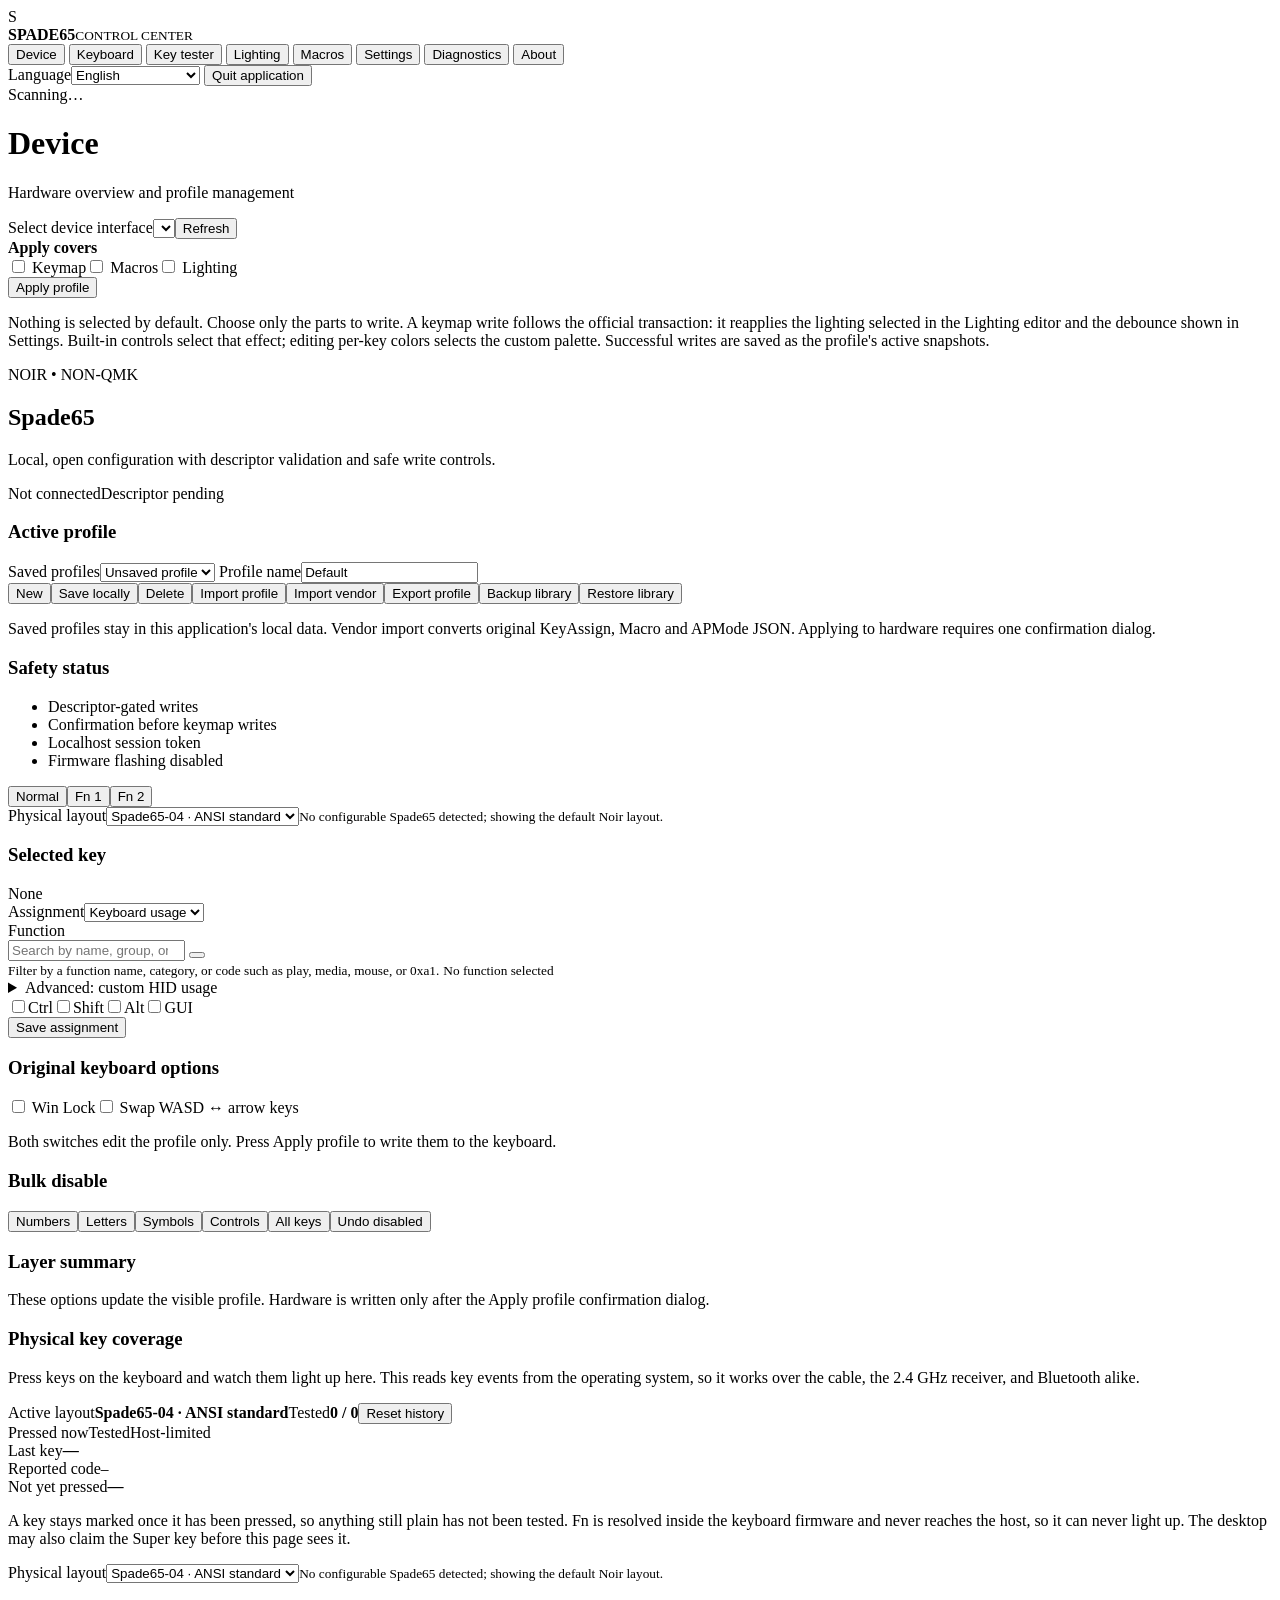
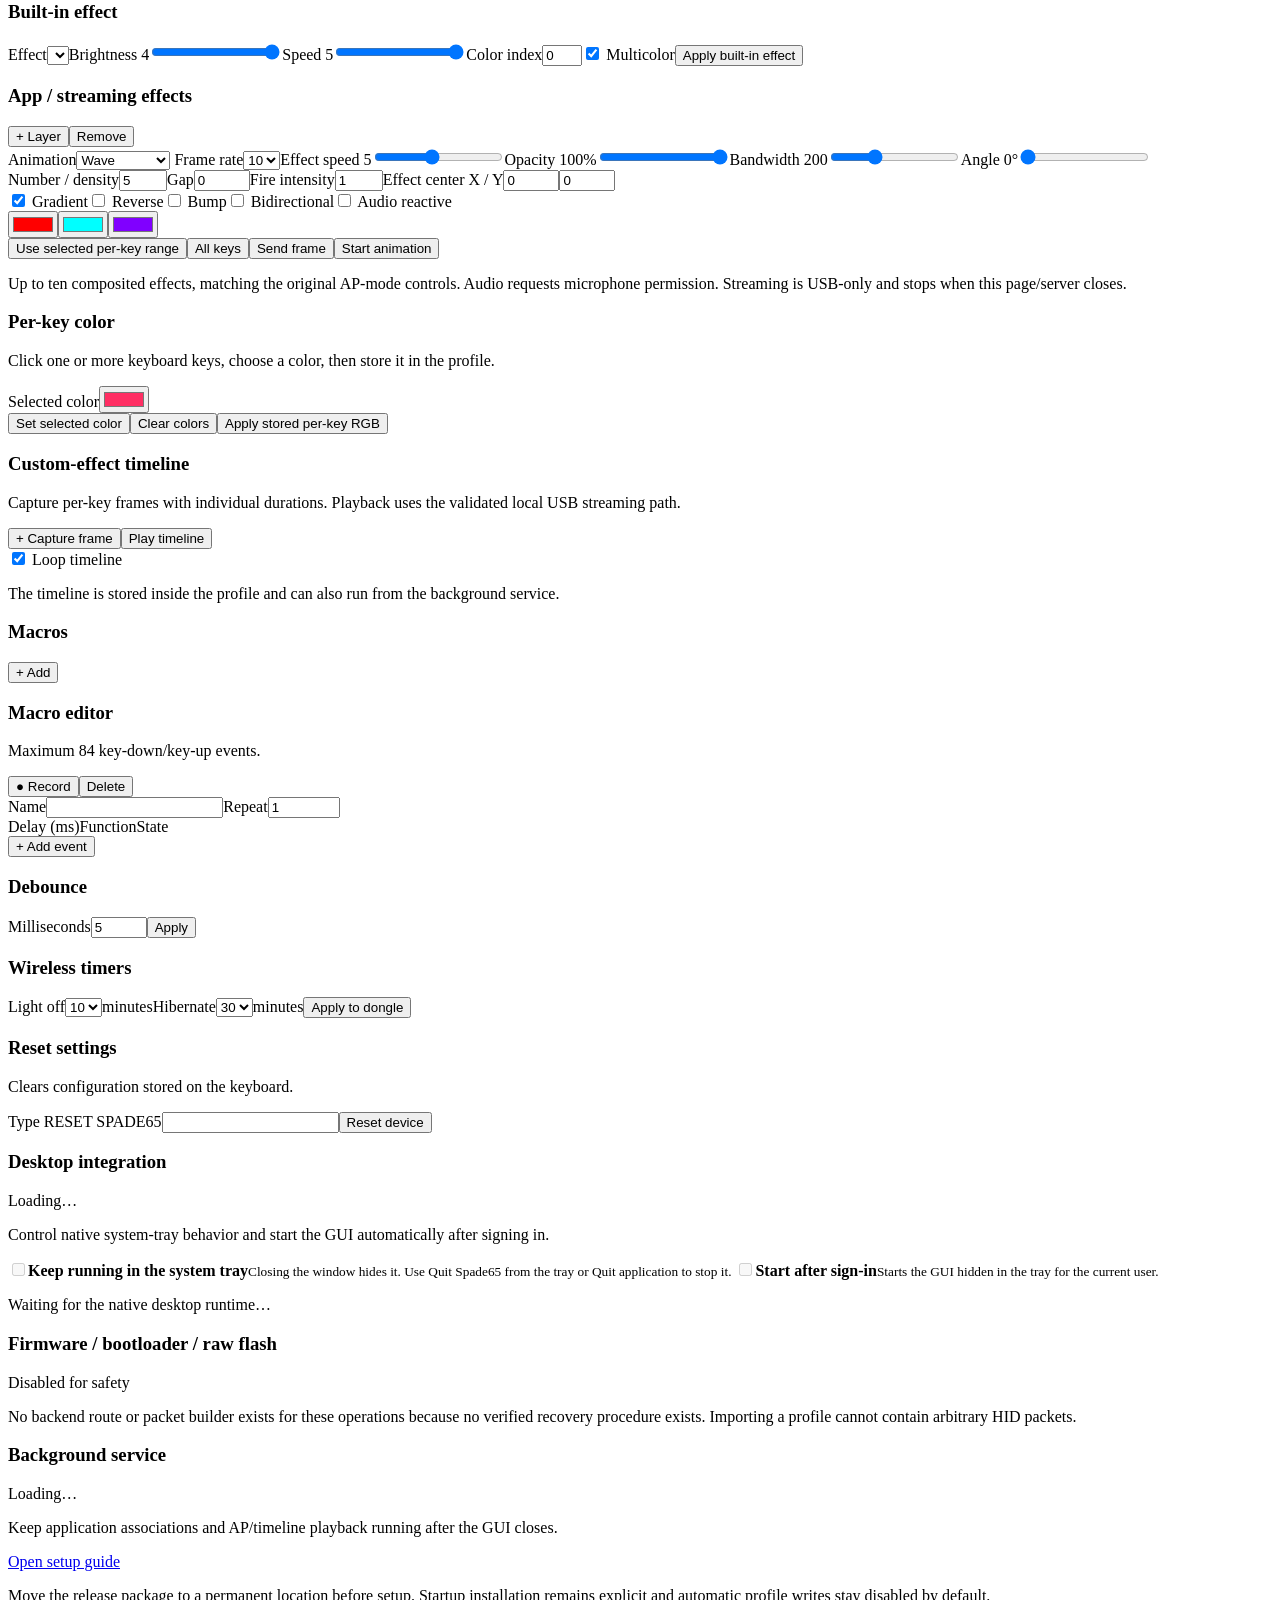
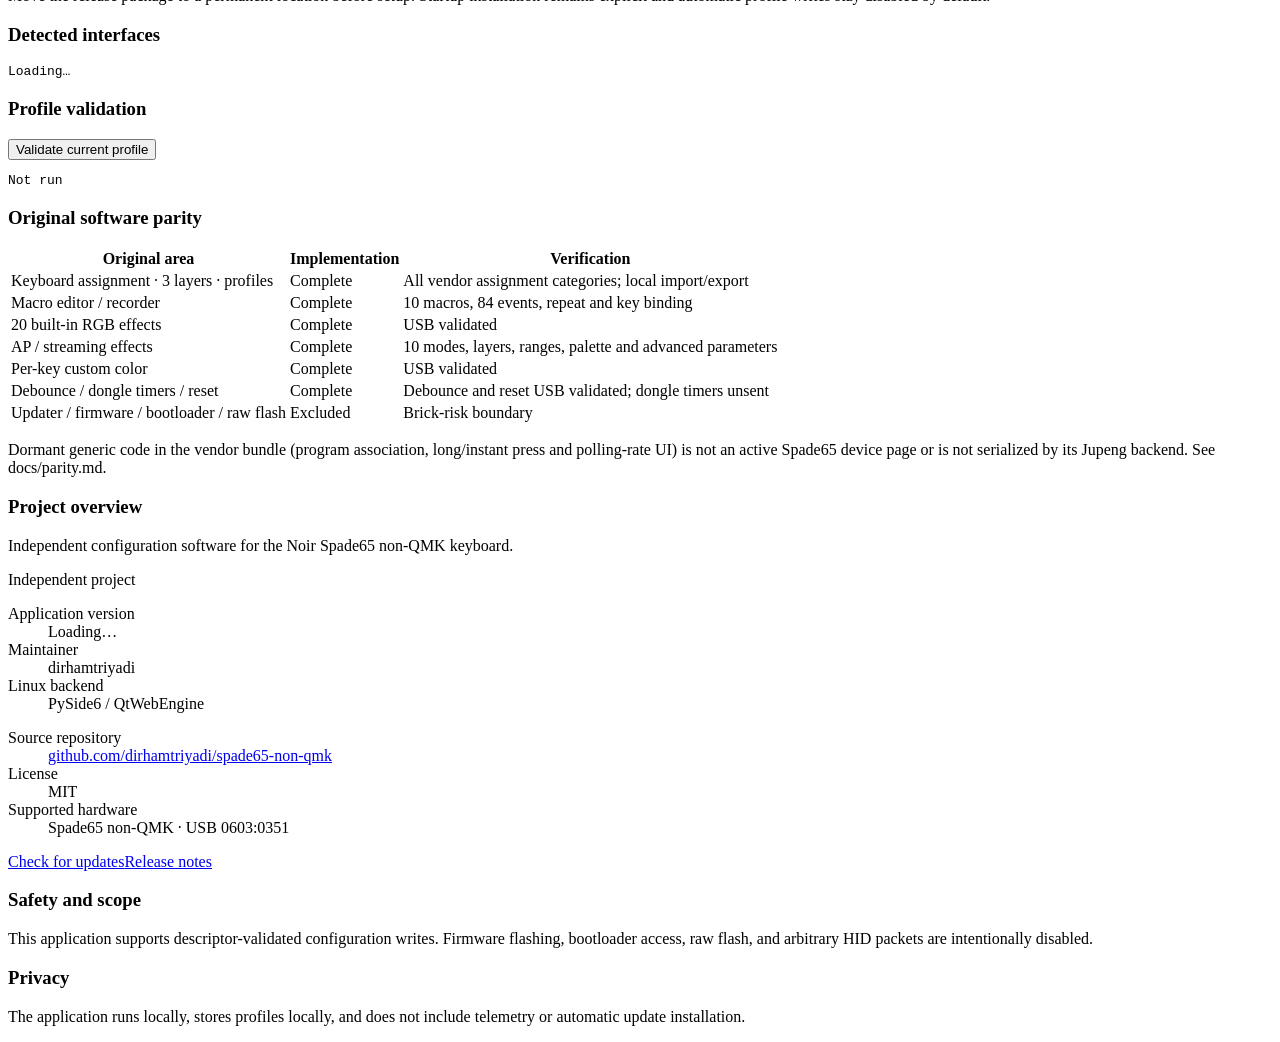
==== commit 9de2515b: "fix: unify GUI navigation and page layout" ====
--- a/spade65/web/index.html
+++ b/spade65/web/index.html
@@ -13,7 +13,7 @@
   <aside class="sidebar">
     <div class="brand"><span class="brand-mark">S</span><div><strong>SPADE65</strong><small>CONTROL CENTER</small></div></div>
     <nav id="nav">
-      <button class="active" data-page="device" data-i18n="nav.device">Device</button>
+      <button class="active" data-page="device" data-i18n="nav.device" aria-current="page">Device</button>
       <button data-page="keymap" data-i18n="nav.keyboard">Keyboard</button>
       <button data-page="tester" data-i18n="nav.tester">Key tester</button>
       <button data-page="lighting" data-i18n="nav.lighting">Lighting</button>
@@ -28,9 +28,10 @@
   </aside>
 
   <main>
-    <header>
-      <div><h1 id="pageTitle" data-i18n="nav.device">Device</h1><p id="pageSubtitle" data-i18n="subtitle.device">Hardware overview and profile management</p></div>
-      <div class="header-actions"><select id="deviceSelect" aria-label="Select device interface" data-i18n-aria-label="device.select"></select><button id="refreshBtn" class="secondary" data-i18n="action.refresh">Refresh</button><button id="applyProfileBtn" class="primary" data-i18n="action.applyProfile">Apply profile</button></div><div class="apply-scopes"><span data-i18n="profile.scopeLabel">Apply covers</span><label><input id="scopeKeymap" type="checkbox"> <span data-i18n="profile.scopeKeymap">Keymap</span></label><label><input id="scopeMacros" type="checkbox"> <span data-i18n="profile.scopeMacros">Macros</span></label><label><input id="scopeColors" type="checkbox"> <span data-i18n="profile.scopeColors">Lighting</span></label><p class="hint" data-i18n="profile.scopeHint">Nothing is selected by default. Choose only the parts to write. A keymap write follows the official transaction: it reapplies the lighting selected in the Lighting editor and the debounce shown in Settings. Built-in controls select that effect; editing per-key colors selects the custom palette. Successful writes are saved as the profile's active snapshots.</p></div>
+    <header class="app-header">
+      <div class="page-heading"><h1 id="pageTitle" data-i18n="nav.device">Device</h1><p id="pageSubtitle" data-i18n="subtitle.device">Hardware overview and profile management</p></div>
+      <div class="header-actions"><label class="device-interface"><span data-i18n="device.select">Select device interface</span><select id="deviceSelect" aria-label="Select device interface" data-i18n-aria-label="device.select"></select></label><button id="refreshBtn" class="secondary" data-i18n="action.refresh">Refresh</button></div>
+      <div class="profile-apply-bar"><strong data-i18n="profile.scopeLabel">Apply covers</strong><div class="apply-scopes" role="group" aria-label="Profile sections to apply" data-i18n-aria-label="profile.scopeAriaLabel"><label><input id="scopeKeymap" type="checkbox"> <span data-i18n="profile.scopeKeymap">Keymap</span></label><label><input id="scopeMacros" type="checkbox"> <span data-i18n="profile.scopeMacros">Macros</span></label><label><input id="scopeColors" type="checkbox"> <span data-i18n="profile.scopeColors">Lighting</span></label></div><button id="applyProfileBtn" class="primary" data-i18n="action.applyProfile">Apply profile</button><p class="hint" data-i18n="profile.scopeHint">Nothing is selected by default. Choose only the parts to write. A keymap write follows the official transaction: it reapplies the lighting selected in the Lighting editor and the debounce shown in Settings. Built-in controls select that effect; editing per-key colors selects the custom palette. Successful writes are saved as the profile's active snapshots.</p></div>
     </header>
     <div id="toast" role="status"></div>
 
@@ -96,9 +97,10 @@
 
     <section class="page" id="page-tester">
       <div class="card">
-        <div class="card-heading"><div><h2 data-i18n="tester.title">Key tester</h2><p data-i18n="tester.description">Press keys on the keyboard and watch them light up here. This reads key events from the operating system, so it works over the cable, the 2.4 GHz receiver, and Bluetooth alike.</p></div><div class="button-row flush"><span id="testerCount" class="pill">0 / 0</span><button id="testerResetBtn" class="secondary" data-i18n="tester.reset">Reset history</button></div></div>
+        <div class="card-heading"><div><h3 data-i18n="tester.coverageTitle">Physical key coverage</h3><p data-i18n="tester.description">Press keys on the keyboard and watch them light up here. This reads key events from the operating system, so it works over the cable, the 2.4 GHz receiver, and Bluetooth alike.</p></div><div class="button-row flush tester-actions"><span class="pill status-chip"><span data-i18n="tester.activeLayout">Active layout</span><strong id="testerLayoutBadge">Spade65-04 · ANSI standard</strong></span><span class="pill status-chip"><span data-i18n="tester.progress">Tested</span><strong id="testerCount">0 / 0</strong></span><button id="testerResetBtn" class="secondary" data-i18n="tester.reset">Reset history</button></div></div>
         <div id="testerKeyboard" class="keyboard"></div>
-        <div class="tester-readout"><div><span data-i18n="tester.lastKey">Last key</span><strong id="testerLastKey">—</strong></div><div><span data-i18n="tester.lastCode">Reported code</span><code id="testerLastCode">—</code></div><div><span data-i18n="tester.untested">Not yet pressed</span><strong id="testerRemaining">—</strong></div></div>
+        <div class="tester-legend" aria-label="Key tester legend" data-i18n-aria-label="tester.legendAriaLabel"><span><i class="legend-dot pressed"></i><span data-i18n="tester.legendPressed">Pressed now</span></span><span><i class="legend-dot tested"></i><span data-i18n="tester.legendTested">Tested</span></span><span><i class="legend-dot limited"></i><span data-i18n="tester.legendLimited">Host-limited</span></span></div>
+        <div class="tester-readout" aria-live="polite" aria-atomic="true"><div><span data-i18n="tester.lastKey">Last key</span><strong id="testerLastKey">—</strong></div><div><span data-i18n="tester.lastCode">Reported code</span><code id="testerLastCode">—</code></div><div><span data-i18n="tester.untested">Not yet pressed</span><strong id="testerRemaining">—</strong></div></div>
         <p class="hint" data-i18n="tester.hint">A key stays marked once it has been pressed, so anything still plain has not been tested. Fn is resolved inside the keyboard firmware and never reaches the host, so it can never light up. The desktop may also claim the Super key before this page sees it.</p>
       </div>
     </section>
@@ -114,20 +116,20 @@
           <label><span data-i18n="lighting.frameRate">Frame rate</span><select id="fps"><option>5</option><option selected>10</option><option>15</option></select></label><label><span><span data-i18n="lighting.effectSpeed">Effect speed</span> <output id="appSpeedOut">5</output></span><input id="appSpeed" type="range" min="1" max="10" value="5"></label><label><span><span data-i18n="lighting.opacity">Opacity</span> <output id="appOpacityOut">100</output>%</span><input id="appOpacity" type="range" min="0" max="100" value="100"></label><label><span><span data-i18n="lighting.bandwidth">Bandwidth</span> <output id="appBandwidthOut">200</output></span><input id="appBandwidth" type="range" min="50" max="500" value="200"></label><label><span><span data-i18n="lighting.angle">Angle</span> <output id="appAngleOut">0</output>°</span><input id="appAngle" type="range" min="0" max="360" value="0"></label>
           <div class="grid two compact-fields"><label><span data-i18n="lighting.numberDensity">Number / density</span><input id="appNumber" type="number" min="0" max="10" value="5"></label><label><span data-i18n="lighting.gap">Gap</span><input id="appGap" type="number" min="0" max="500" value="0"></label><label><span data-i18n="lighting.fireIntensity">Fire intensity</span><input id="appFire" type="number" min="0" max="10" value="1"></label><label><span data-i18n="lighting.center">Effect center X / Y</span><span class="inline-fields"><input id="appCenterX" type="number" min="-20" max="20" value="0"><input id="appCenterY" type="number" min="-20" max="20" value="0"></span></label></div>
           <div class="checks wrap"><label><input id="appGradient" type="checkbox" checked> <span data-i18n="lighting.gradient">Gradient</span></label><label><input id="appReverse" type="checkbox"> <span data-i18n="lighting.reverse">Reverse</span></label><label><input id="appBump" type="checkbox"> <span data-i18n="lighting.bump">Bump</span></label><label><input id="appBidirectional" type="checkbox"> <span data-i18n="lighting.bidirectional">Bidirectional</span></label><label><input id="audioSync" type="checkbox"> <span data-i18n="lighting.audioReactive">Audio reactive</span></label></div>
-          <div class="palette-row"><input class="app-color" type="color" value="#ff0000"><input class="app-color" type="color" value="#00ffff"><input class="app-color" type="color" value="#8000ff"></div><div class="button-row"><button id="setAppRangeBtn" data-i18n="action.useSelectedRange">Use selected per-key range</button><button id="clearAppRangeBtn" data-i18n="group.allKeys">All keys</button><button id="streamOnceBtn" data-i18n="action.sendFrame">Send frame</button><button id="animationBtn" class="primary" data-i18n="action.startAnimation">Start animation</button></div><p id="appRangeSummary" class="hint"></p><p class="hint" data-i18n="lighting.streamingHint">Up to ten composited effects, matching the original AP-mode controls. Audio requests microphone permission. Streaming is USB-only and stops when this page/server closes.</p>
+          <div class="palette-row" role="group" aria-label="Effect palette" data-i18n-aria-label="lighting.palette"><input class="app-color" type="color" value="#ff0000" aria-label="Palette color 1" data-i18n-aria-label="lighting.paletteColor1"><input class="app-color" type="color" value="#00ffff" aria-label="Palette color 2" data-i18n-aria-label="lighting.paletteColor2"><input class="app-color" type="color" value="#8000ff" aria-label="Palette color 3" data-i18n-aria-label="lighting.paletteColor3"></div><div class="button-row"><button id="setAppRangeBtn" data-i18n="action.useSelectedRange">Use selected per-key range</button><button id="clearAppRangeBtn" data-i18n="group.allKeys">All keys</button><button id="streamOnceBtn" data-i18n="action.sendFrame">Send frame</button><button id="animationBtn" class="primary" data-i18n="action.startAnimation">Start animation</button></div><p id="appRangeSummary" class="hint"></p><p class="hint" data-i18n="lighting.streamingHint">Up to ten composited effects, matching the original AP-mode controls. Audio requests microphone permission. Streaming is USB-only and stops when this page/server closes.</p>
         </div>
       </div>
-      <div class="card"><div class="card-heading"><div><h3 data-i18n="lighting.perKey">Per-key color</h3><p data-i18n="lighting.perKeyHint">Click one or more keyboard keys, choose a color, then store it in the profile.</p></div><input id="colorPicker" type="color" value="#ff2e63"></div><div id="colorKeyboard" class="keyboard compact"></div><div class="button-row"><button id="setColorBtn" data-i18n="action.setSelectedColor">Set selected color</button><button id="clearColorsBtn" data-i18n="action.clearColors">Clear colors</button><button id="applyColorsBtn" class="primary" data-i18n="action.applyPerKey">Apply stored per-key RGB</button></div></div>
+      <div class="card"><div class="card-heading"><div><h3 data-i18n="lighting.perKey">Per-key color</h3><p data-i18n="lighting.perKeyHint">Click one or more keyboard keys, choose a color, then store it in the profile.</p></div><label class="color-control"><span data-i18n="lighting.selectedColor">Selected color</span><input id="colorPicker" type="color" value="#ff2e63"></label></div><div id="colorKeyboard" class="keyboard compact"></div><div class="button-row"><button id="setColorBtn" data-i18n="action.setSelectedColor">Set selected color</button><button id="clearColorsBtn" data-i18n="action.clearColors">Clear colors</button><button id="applyColorsBtn" class="primary" data-i18n="action.applyPerKey">Apply stored per-key RGB</button></div></div>
       <div class="card"><div class="card-heading"><div><h3 data-i18n="timeline.title">Custom-effect timeline</h3><p data-i18n="timeline.description">Capture per-key frames with individual durations. Playback uses the validated local USB streaming path.</p></div><div class="button-row flush"><button id="captureFrameBtn" data-i18n="action.captureFrame">+ Capture frame</button><button id="playTimelineBtn" class="primary" data-i18n="action.playTimeline">Play timeline</button></div></div><div id="timelineList" class="timeline-list"></div><label class="switch-line"><input id="timelineLoop" type="checkbox" checked> <span data-i18n="timeline.loop">Loop timeline</span></label><p class="hint" data-i18n="timeline.hint">The timeline is stored inside the profile and can also run from the background service.</p></div>
     </section>
 
     <section class="page" id="page-macros">
-      <div class="grid macro-grid"><div class="card"><div class="card-heading"><h3 data-i18n="nav.macros">Macros</h3><button id="addMacroBtn" data-i18n="action.add">+ Add</button></div><div id="macroList" class="macro-list"></div></div><div class="card"><div class="card-heading"><div><h3 id="macroTitle" data-i18n="macro.editor">Macro editor</h3><p data-i18n="macro.maximum">Maximum 84 key-down/key-up events.</p></div><div class="button-row"><button id="recordMacroBtn" data-i18n="action.record">● Record</button><button id="stopMacroBtn" class="danger" data-i18n="action.stopRecording" hidden>■ Stop recording</button><button id="deleteMacroBtn" class="danger" data-i18n="action.delete">Delete</button></div></div><label><span data-i18n="common.name">Name</span><input id="macroName" maxlength="40"></label><label><span data-i18n="macro.repeat">Repeat</span><input id="macroRepeat" type="number" min="0" max="65535" value="1"></label><div id="eventList" class="event-list"></div><button id="addEventBtn" data-i18n="action.addEvent">+ Add event</button></div></div>
+      <div class="grid macro-grid"><div class="card"><div class="card-heading"><h3 data-i18n="nav.macros">Macros</h3><button id="addMacroBtn" data-i18n="action.add">+ Add</button></div><div id="macroList" class="macro-list"></div></div><div class="card"><div class="card-heading"><div><h3 id="macroTitle" data-i18n="macro.editor">Macro editor</h3><p data-i18n="macro.maximum">Maximum 84 key-down/key-up events.</p></div><div class="button-row"><button id="recordMacroBtn" data-i18n="action.record">● Record</button><button id="stopMacroBtn" class="danger" data-i18n="action.stopRecording" hidden>■ Stop recording</button><button id="deleteMacroBtn" class="danger" data-i18n="action.delete">Delete</button></div></div><label><span data-i18n="common.name">Name</span><input id="macroName" maxlength="40"></label><label><span data-i18n="macro.repeat">Repeat</span><input id="macroRepeat" type="number" min="0" max="65535" value="1"></label><div class="event-header" aria-hidden="true"><span data-i18n="macro.delayColumn">Delay (ms)</span><span data-i18n="macro.functionColumn">Function</span><span data-i18n="macro.stateColumn">State</span><span></span></div><div id="eventList" class="event-list"></div><button id="addEventBtn" data-i18n="action.addEvent">+ Add event</button></div></div>
       <datalist id="macroUsageList"></datalist>
     </section>
 
     <section class="page" id="page-settings">
-      <div class="grid three"><div class="card"><h3 data-i18n="settings.debounce">Debounce</h3><label><span data-i18n="settings.milliseconds">Milliseconds</span><input id="debounce" type="number" min="1" max="255" value="5"></label><button id="debounceBtn" class="primary" data-i18n="action.apply">Apply</button></div><div class="card"><h3 data-i18n="settings.wirelessTimers">Wireless timers</h3><label><span data-i18n="settings.lightOff">Light off</span><select id="lightOff"><option>1</option><option>2</option><option>5</option><option selected>10</option><option>15</option><option>20</option><option>25</option><option>30</option></select> <span data-i18n="common.minutes">minutes</span></label><label><span data-i18n="settings.hibernate">Hibernate</span><select id="hibernate"><option>3</option><option>5</option><option>10</option><option>15</option><option>20</option><option>25</option><option selected>30</option><option>60</option></select> <span data-i18n="common.minutes">minutes</span></label><button id="sleepBtn" data-i18n="action.applyDongle">Apply to dongle</button></div><div class="card danger-card"><h3 data-i18n="settings.reset">Reset settings</h3><p data-i18n="settings.resetDescription">Clears configuration stored on the keyboard.</p><label><span data-i18n="settings.typeReset">Type RESET SPADE65</span><input id="resetText"></label><button id="resetBtn" class="danger" data-i18n="action.resetDevice">Reset device</button></div></div>
+      <div class="grid three"><div class="card"><h3 data-i18n="settings.debounce">Debounce</h3><label><span data-i18n="settings.milliseconds">Milliseconds</span><input id="debounce" type="number" min="1" max="255" value="5"></label><button id="debounceBtn" class="primary" data-i18n="action.apply">Apply</button></div><div class="card"><h3 data-i18n="settings.wirelessTimers">Wireless timers</h3><label><span data-i18n="settings.lightOff">Light off</span><span class="input-with-unit"><select id="lightOff"><option>1</option><option>2</option><option>5</option><option selected>10</option><option>15</option><option>20</option><option>25</option><option>30</option></select><span data-i18n="common.minutes">minutes</span></span></label><label><span data-i18n="settings.hibernate">Hibernate</span><span class="input-with-unit"><select id="hibernate"><option>3</option><option>5</option><option>10</option><option>15</option><option>20</option><option>25</option><option selected>30</option><option>60</option></select><span data-i18n="common.minutes">minutes</span></span></label><button id="sleepBtn" class="primary" data-i18n="action.applyDongle">Apply to dongle</button></div><div class="card danger-card"><h3 data-i18n="settings.reset">Reset settings</h3><p data-i18n="settings.resetDescription">Clears configuration stored on the keyboard.</p><label><span data-i18n="settings.typeReset">Type RESET SPADE65</span><input id="resetText"></label><button id="resetBtn" class="danger" data-i18n="action.resetDevice">Reset device</button></div></div>
       <div class="card">
         <div class="card-heading"><h3 data-i18n="desktop.title">Desktop integration</h3><span id="desktopIntegrationPlatform" class="pill" data-i18n="status.loading">Loading…</span></div>
         <p data-i18n="desktop.description">Control native system-tray behavior and start the GUI automatically after signing in.</p>
@@ -152,13 +154,13 @@
     </section>
 
     <section class="page" id="page-diagnostics">
-      <div class="grid two"><div class="card"><h3 data-i18n="diagnostics.interfaces">Detected interfaces</h3><pre id="deviceJson" data-i18n="status.loading">Loading…</pre></div><div class="card"><h3 data-i18n="diagnostics.validation">Profile validation</h3><button id="validateBtn" data-i18n="action.validateProfile">Validate current profile</button><pre id="validationOutput" data-i18n="status.notRun">Not run</pre></div></div>
-      <div class="card"><h3 data-i18n="diagnostics.parity">Original software parity</h3><table><thead><tr><th data-i18n="diagnostics.originalArea">Original area</th><th data-i18n="diagnostics.implementation">Implementation</th><th data-i18n="diagnostics.verification">Verification</th></tr></thead><tbody><tr><td data-i18n="diagnostics.keyboardArea">Keyboard assignment · 3 layers · profiles</td><td class="ok-text" data-i18n="status.complete">Complete</td><td data-i18n="diagnostics.keyboardVerification">All vendor assignment categories; local import/export</td></tr><tr><td data-i18n="diagnostics.macroArea">Macro editor / recorder</td><td class="ok-text" data-i18n="status.complete">Complete</td><td data-i18n="diagnostics.macroVerification">10 macros, 84 events, repeat and key binding</td></tr><tr><td data-i18n="diagnostics.rgbArea">20 built-in RGB effects</td><td class="ok-text" data-i18n="status.complete">Complete</td><td data-i18n="diagnostics.usbValidated">USB validated</td></tr><tr><td data-i18n="diagnostics.streamingArea">AP / streaming effects</td><td class="ok-text" data-i18n="status.complete">Complete</td><td data-i18n="diagnostics.streamingVerification">10 modes, layers, ranges, palette and advanced parameters</td></tr><tr><td data-i18n="diagnostics.perKeyArea">Per-key custom color</td><td class="ok-text" data-i18n="status.complete">Complete</td><td data-i18n="diagnostics.usbValidated">USB validated</td></tr><tr><td data-i18n="diagnostics.settingsArea">Debounce / dongle timers / reset</td><td class="ok-text" data-i18n="status.complete">Complete</td><td data-i18n="diagnostics.settingsVerification">Debounce and reset USB validated; dongle timers unsent</td></tr><tr><td data-i18n="diagnostics.firmwareArea">Updater / firmware / bootloader / raw flash</td><td data-i18n="status.excluded">Excluded</td><td class="danger-text" data-i18n="diagnostics.brickBoundary">Brick-risk boundary</td></tr></tbody></table><p class="hint" data-i18n="diagnostics.parityHint">Dormant generic code in the vendor bundle (program association, long/instant press and polling-rate UI) is not an active Spade65 device page or is not serialized by its Jupeng backend. See docs/parity.md.</p></div>
+      <div class="grid two"><div class="card"><h3 data-i18n="diagnostics.interfaces">Detected interfaces</h3><pre id="deviceJson" data-i18n="status.loading">Loading…</pre></div><div class="card"><h3 data-i18n="diagnostics.validation">Profile validation</h3><button id="validateBtn" class="primary" data-i18n="action.validateProfile">Validate current profile</button><pre id="validationOutput" data-i18n="status.notRun">Not run</pre></div></div>
+      <div class="card"><h3 data-i18n="diagnostics.parity">Original software parity</h3><div class="table-scroll"><table><thead><tr><th data-i18n="diagnostics.originalArea">Original area</th><th data-i18n="diagnostics.implementation">Implementation</th><th data-i18n="diagnostics.verification">Verification</th></tr></thead><tbody><tr><td data-i18n="diagnostics.keyboardArea">Keyboard assignment · 3 layers · profiles</td><td class="ok-text" data-i18n="status.complete">Complete</td><td data-i18n="diagnostics.keyboardVerification">All vendor assignment categories; local import/export</td></tr><tr><td data-i18n="diagnostics.macroArea">Macro editor / recorder</td><td class="ok-text" data-i18n="status.complete">Complete</td><td data-i18n="diagnostics.macroVerification">10 macros, 84 events, repeat and key binding</td></tr><tr><td data-i18n="diagnostics.rgbArea">20 built-in RGB effects</td><td class="ok-text" data-i18n="status.complete">Complete</td><td data-i18n="diagnostics.usbValidated">USB validated</td></tr><tr><td data-i18n="diagnostics.streamingArea">AP / streaming effects</td><td class="ok-text" data-i18n="status.complete">Complete</td><td data-i18n="diagnostics.streamingVerification">10 modes, layers, ranges, palette and advanced parameters</td></tr><tr><td data-i18n="diagnostics.perKeyArea">Per-key custom color</td><td class="ok-text" data-i18n="status.complete">Complete</td><td data-i18n="diagnostics.usbValidated">USB validated</td></tr><tr><td data-i18n="diagnostics.settingsArea">Debounce / dongle timers / reset</td><td class="ok-text" data-i18n="status.complete">Complete</td><td data-i18n="diagnostics.settingsVerification">Debounce and reset USB validated; dongle timers unsent</td></tr><tr><td data-i18n="diagnostics.firmwareArea">Updater / firmware / bootloader / raw flash</td><td data-i18n="status.excluded">Excluded</td><td class="danger-text" data-i18n="diagnostics.brickBoundary">Brick-risk boundary</td></tr></tbody></table></div><p class="hint" data-i18n="diagnostics.parityHint">Dormant generic code in the vendor bundle (program association, long/instant press and polling-rate UI) is not an active Spade65 device page or is not serialized by its Jupeng backend. See docs/parity.md.</p></div>
     </section>
 
     <section class="page" id="page-about">
       <div class="card">
-        <div class="card-heading"><div><h2 data-i18n="about.title">Spade65 Control Center</h2><p data-i18n="about.description">Independent configuration software for the Noir Spade65 non-QMK keyboard.</p></div><span class="pill" data-i18n="about.independent">Independent project</span></div>
+        <div class="card-heading"><div><h3 data-i18n="about.overviewTitle">Project overview</h3><p data-i18n="about.description">Independent configuration software for the Noir Spade65 non-QMK keyboard.</p></div><span class="pill" data-i18n="about.independent">Independent project</span></div>
         <div class="grid two about-details">
           <div><dl class="about-list"><dt data-i18n="about.versionLabel">Application version</dt><dd id="aboutVersion">Loading…</dd><dt data-i18n="about.maintainerLabel">Maintainer</dt><dd>dirhamtriyadi</dd><dt data-i18n="about.platformLabel">Linux backend</dt><dd>PySide6 / QtWebEngine</dd></dl></div>
           <div><dl class="about-list"><dt data-i18n="about.repositoryLabel">Source repository</dt><dd><a id="repoLink" href="https://github.com/dirhamtriyadi/spade65-non-qmk" target="_blank" rel="noopener noreferrer">github.com/dirhamtriyadi/spade65-non-qmk</a></dd><dt data-i18n="about.licenseLabel">License</dt><dd>MIT</dd><dt data-i18n="about.supportLabel">Supported hardware</dt><dd>Spade65 non-QMK · USB 0603:0351</dd></dl></div>
@@ -172,6 +174,8 @@
   <script src="/layout-state.js"></script>
   <script src="/key-events.js"></script>
   <script src="/usage-picker.js"></script>
+  <script src="/external-links.js"></script>
+  <script src="/clipboard.js"></script>
   <script src="/app.js"></script>
 </body>
 </html>
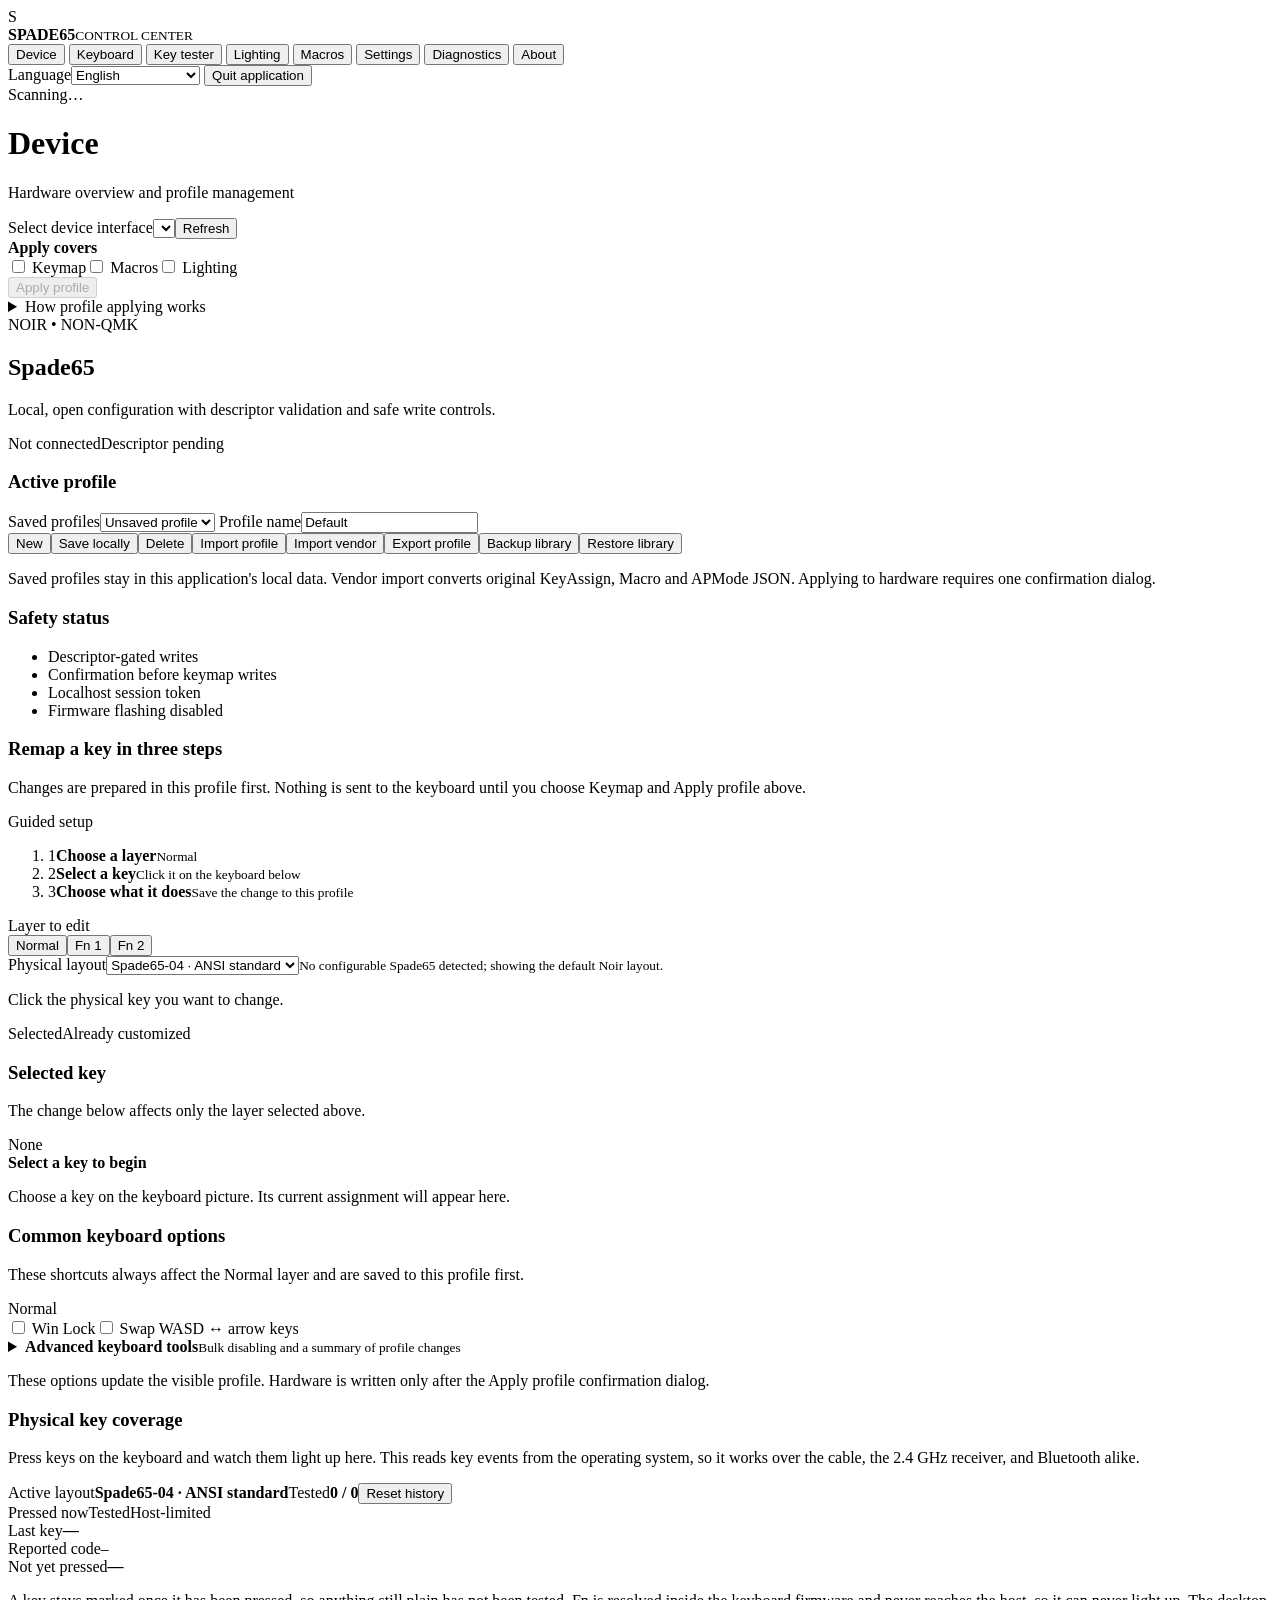
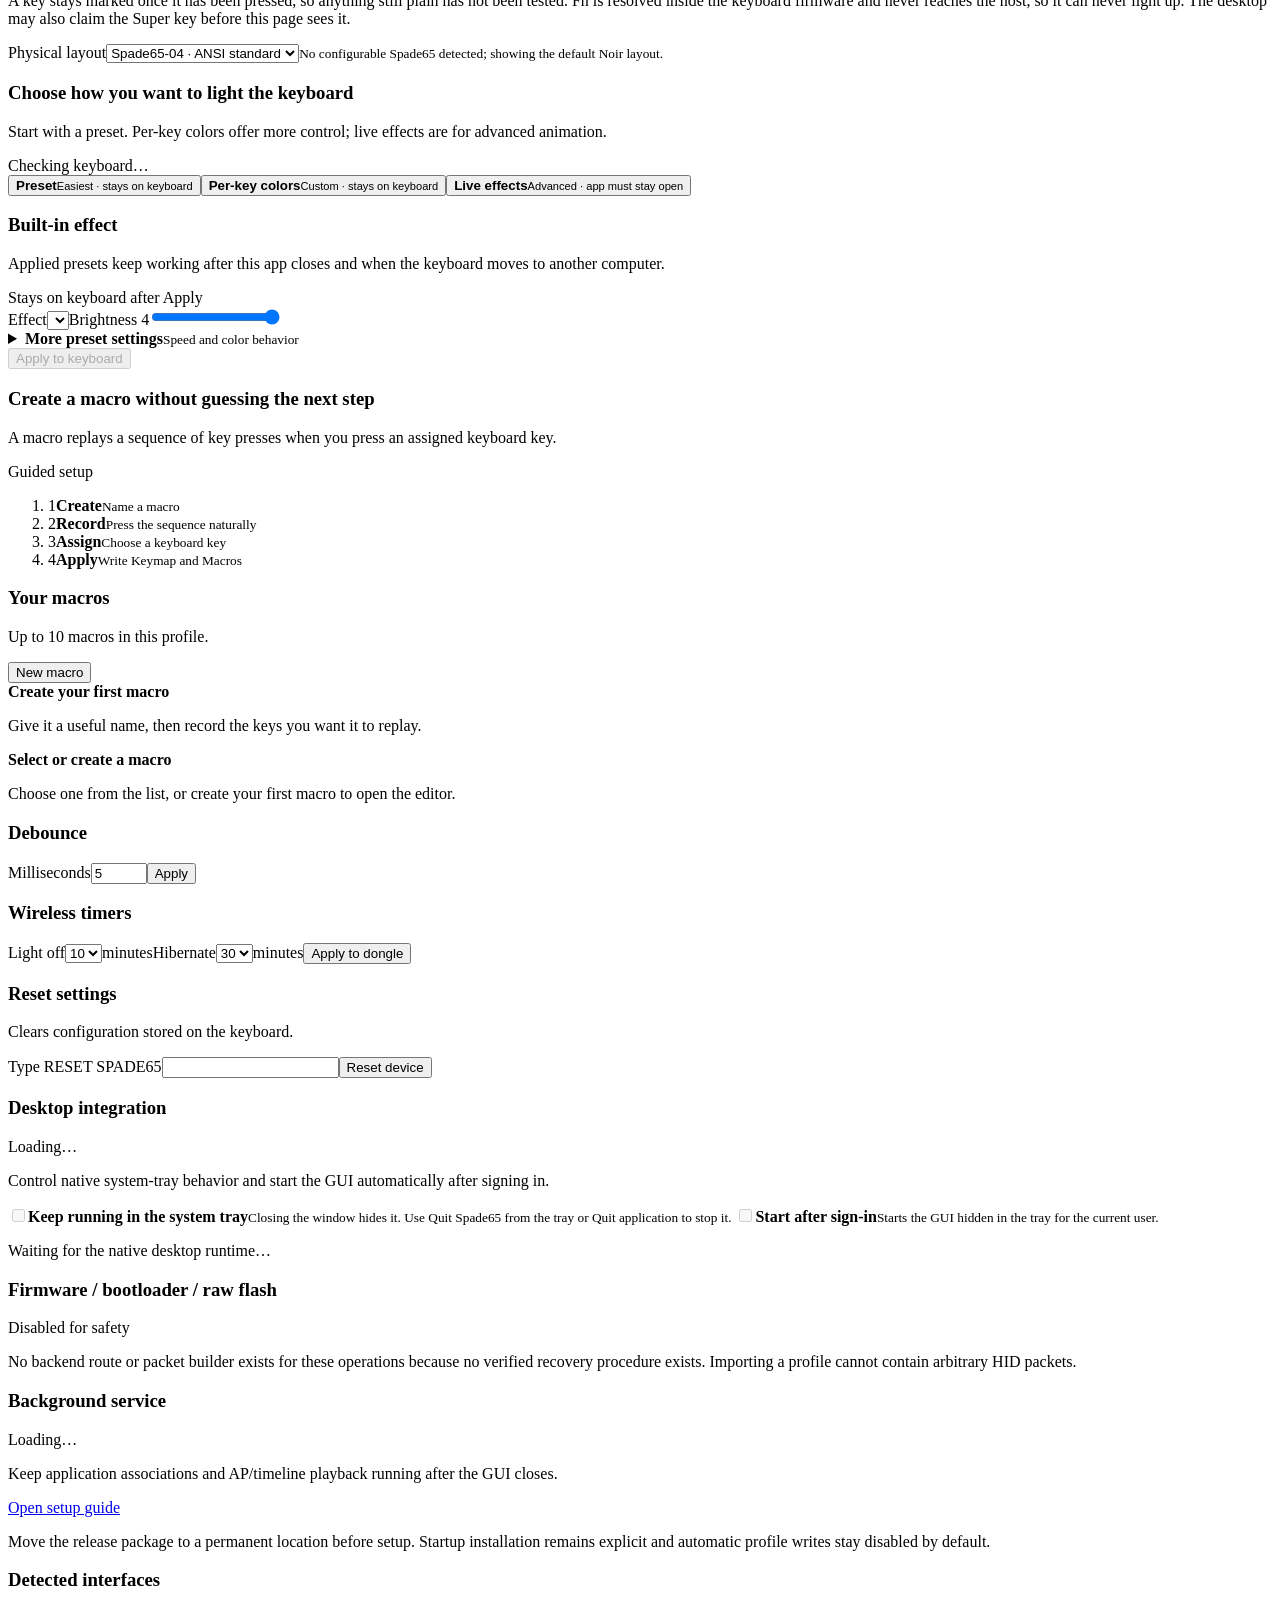
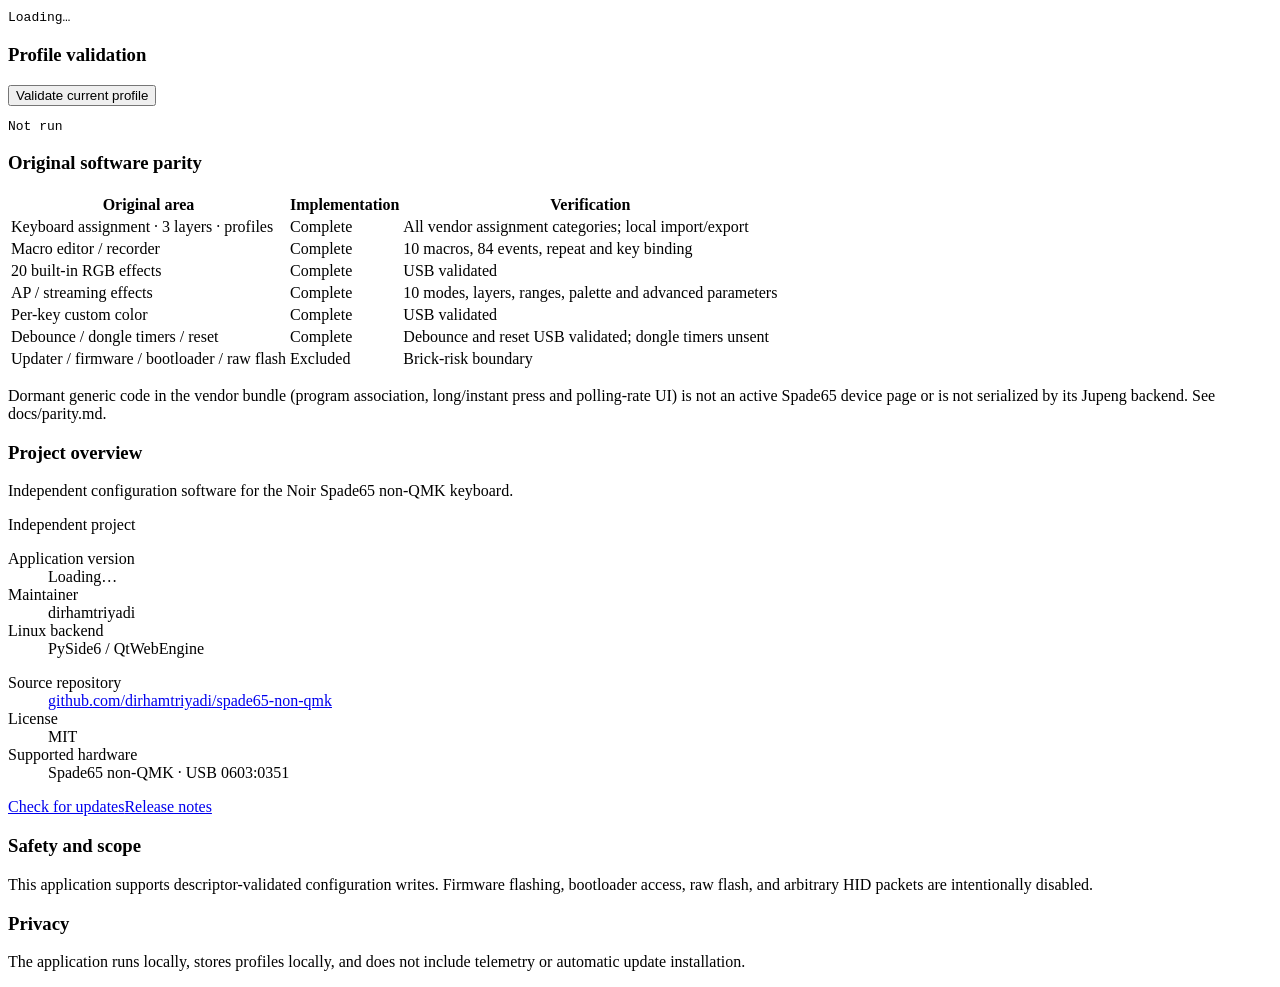
==== commit 76c98b97: "chore(release): prepare v0.8.6" ====
--- a/spade65/web/index.html
+++ b/spade65/web/index.html
@@ -31,7 +31,7 @@
     <header class="app-header">
       <div class="page-heading"><h1 id="pageTitle" data-i18n="nav.device">Device</h1><p id="pageSubtitle" data-i18n="subtitle.device">Hardware overview and profile management</p></div>
       <div class="header-actions"><label class="device-interface"><span data-i18n="device.select">Select device interface</span><select id="deviceSelect" aria-label="Select device interface" data-i18n-aria-label="device.select"></select></label><button id="refreshBtn" class="secondary" data-i18n="action.refresh">Refresh</button></div>
-      <div class="profile-apply-bar"><strong data-i18n="profile.scopeLabel">Apply covers</strong><div class="apply-scopes" role="group" aria-label="Profile sections to apply" data-i18n-aria-label="profile.scopeAriaLabel"><label><input id="scopeKeymap" type="checkbox"> <span data-i18n="profile.scopeKeymap">Keymap</span></label><label><input id="scopeMacros" type="checkbox"> <span data-i18n="profile.scopeMacros">Macros</span></label><label><input id="scopeColors" type="checkbox"> <span data-i18n="profile.scopeColors">Lighting</span></label></div><button id="applyProfileBtn" class="primary" data-i18n="action.applyProfile">Apply profile</button><p class="hint" data-i18n="profile.scopeHint">Nothing is selected by default. Choose only the parts to write. A keymap write follows the official transaction: it reapplies the lighting selected in the Lighting editor and the debounce shown in Settings. Built-in controls select that effect; editing per-key colors selects the custom palette. Successful writes are saved as the profile's active snapshots.</p></div>
+      <div class="profile-apply-bar"><strong data-i18n="profile.scopeLabel">Apply covers</strong><div class="apply-scopes" role="group" aria-label="Profile sections to apply" data-i18n-aria-label="profile.scopeAriaLabel"><label><input id="scopeKeymap" type="checkbox"> <span data-i18n="profile.scopeKeymap">Keymap</span></label><label><input id="scopeMacros" type="checkbox"> <span data-i18n="profile.scopeMacros">Macros</span></label><label><input id="scopeColors" type="checkbox"> <span data-i18n="profile.scopeColors">Lighting</span></label></div><button id="applyProfileBtn" class="primary" data-i18n="action.applyProfile" disabled>Apply profile</button><details class="apply-help"><summary data-i18n="profile.applyHelp">How profile applying works</summary><p class="hint" data-i18n="profile.scopeHint">Nothing is selected by default. Choose only the parts to write. A keymap write follows the official transaction: it reapplies the lighting selected in the Lighting editor and the debounce shown in Settings. Built-in controls select that effect; editing per-key colors selects the custom palette. Successful writes are saved as the profile's active snapshots.</p></details></div>
     </header>
     <div id="toast" role="status"></div>
 
@@ -56,41 +56,57 @@
     </section>
 
     <section class="page" id="page-keymap">
+      <div class="card workflow-card">
+        <div class="card-heading"><div><h3 data-i18n="keymap.workflowTitle">Remap a key in three steps</h3><p data-i18n="keymap.workflowDescription">Changes are prepared in this profile first. Nothing is sent to the keyboard until you choose Keymap and Apply profile above.</p></div><span class="pill" data-i18n="common.beginnerFriendly">Guided setup</span></div>
+        <ol class="workflow-steps" aria-label="Keyboard remapping steps" data-i18n-aria-label="keymap.workflowAriaLabel">
+          <li id="keymapStepLayer" class="complete"><span class="step-number">1</span><span><strong data-i18n="keymap.stepLayer">Choose a layer</strong><small id="keymapActiveLayer">Normal</small></span></li>
+          <li id="keymapStepKey" class="active"><span class="step-number">2</span><span><strong data-i18n="keymap.stepKey">Select a key</strong><small data-i18n="keymap.stepKeyHint">Click it on the keyboard below</small></span></li>
+          <li id="keymapStepAction"><span class="step-number">3</span><span><strong data-i18n="keymap.stepAction">Choose what it does</strong><small data-i18n="keymap.stepActionHint">Save the change to this profile</small></span></li>
+        </ol>
+      </div>
       <div class="toolbar card">
-        <div class="segmented" id="layerTabs"><button class="active" data-layer="normal" data-i18n="layer.normal">Normal</button><button data-layer="fn1">Fn 1</button><button data-layer="fn2">Fn 2</button></div>
+        <div class="toolbar-group"><span class="control-label" data-i18n="keymap.layerLabel">Layer to edit</span><div class="segmented" id="layerTabs" role="group" aria-label="Layer to edit" data-i18n-aria-label="keymap.layerLabel"><button class="active" data-layer="normal" data-i18n="layer.normal" aria-pressed="true">Normal</button><button data-layer="fn1" aria-pressed="false">Fn 1</button><button data-layer="fn2" aria-pressed="false">Fn 2</button></div></div>
         <div class="layout-control"><label class="layout-picker"><span data-i18n="keymap.physicalLayout">Physical layout</span><select id="layoutVariant"><option value="ansi-standard" data-i18n="layout.ansiStandard">Spade65-04 · ANSI standard</option><option value="ansi-split" data-i18n="layout.ansiSplit">Spade65-02 · ANSI split</option><option value="iso-standard" data-i18n="layout.isoStandard">Spade65-03 · ISO standard</option><option value="iso-split" data-i18n="layout.isoSplit">Spade65-01 · ISO split</option></select></label><small id="keymapLayoutSource" class="layout-source" data-i18n="layout.noDevice">No configurable Spade65 detected; showing the default Noir layout.</small></div>
       </div>
-      <div id="keyboard" class="keyboard card"></div>
+      <div class="card keyboard-stage"><div class="keyboard-stage-heading"><p data-i18n="keymap.keyboardInstruction">Click the physical key you want to change.</p><div class="keyboard-legend"><span><i class="legend-dot selected"></i><span data-i18n="keymap.legendSelected">Selected</span></span><span><i class="legend-dot assigned"></i><span data-i18n="keymap.legendAssigned">Already customized</span></span></div></div><div class="keyboard-scroll"><div id="keyboard" class="keyboard"></div></div></div>
       <div class="grid two">
-        <div class="card">
-          <h3 data-i18n="keymap.selectedKey">Selected key</h3><div id="selectedKey" class="selected-key" data-i18n="common.none">None</div>
-          <label><span data-i18n="keymap.assignment">Assignment</span><select id="assignmentType"><option value="usage" data-i18n="keymap.keyboardUsage">Keyboard usage</option><option value="macro" data-i18n="common.macro">Macro</option><option value="default" data-i18n="keymap.restoreDefault">Restore default</option></select></label>
-          <div id="usageWrap" class="field-stack">
-            <label for="usageSearch"><span data-i18n="keymap.function">Function</span></label>
-            <div id="usagePicker" class="search-select">
-              <div class="search-select-field">
-                <input id="usageSearch" type="search" role="combobox" aria-autocomplete="list" aria-haspopup="listbox" aria-expanded="false" aria-controls="usageOptions" autocomplete="off" spellcheck="false" placeholder="Search by name, group, or HID code…" data-i18n-placeholder="keymap.searchFunction">
-                <button id="usageToggle" type="button" aria-label="Choose keyboard/media/mouse function" data-i18n-aria-label="keymap.chooseFunction"><span aria-hidden="true"></span></button>
+        <div class="card key-assignment-card">
+          <div class="card-heading"><div><h3 data-i18n="keymap.selectedKey">Selected key</h3><p data-i18n="keymap.selectedKeyHint">The change below affects only the layer selected above.</p></div><div id="selectedKey" class="selected-key" aria-live="polite" data-i18n="common.none">None</div></div>
+          <div id="keymapEmptyState" class="empty-state"><strong data-i18n="keymap.emptyTitle">Select a key to begin</strong><p data-i18n="keymap.emptyDescription">Choose a key on the keyboard picture. Its current assignment will appear here.</p></div>
+          <fieldset id="keyAssignmentEditor" class="editor-fieldset" disabled hidden>
+            <label><span data-i18n="keymap.assignmentQuestion">What should this key do?</span><select id="assignmentType"><option value="usage" data-i18n="keymap.keyboardUsageFriendly">Type a key or perform an action</option><option value="macro" data-i18n="keymap.runMacro">Run a macro</option><option value="default" data-i18n="keymap.factoryDefault">Use its factory action</option></select></label>
+            <div id="usageWrap" class="field-stack">
+              <label for="usageSearch"><span data-i18n="keymap.function">Function</span></label>
+              <div id="usagePicker" class="search-select">
+                <div class="search-select-field">
+                  <input id="usageSearch" type="search" role="combobox" aria-autocomplete="list" aria-haspopup="listbox" aria-expanded="false" aria-controls="usageOptions" aria-describedby="usageSearchHint usageCurrent" autocomplete="off" spellcheck="false" placeholder="Search A, volume up, play/pause, mouse click…" data-i18n-placeholder="keymap.searchFunctionFriendly">
+                  <button id="usageToggle" type="button" aria-label="Choose keyboard/media/mouse function" data-i18n-aria-label="keymap.chooseFunction"><span aria-hidden="true"></span></button>
+                </div>
+                <div id="usageOptions" class="search-select-options" role="listbox" aria-label="Choose keyboard/media/mouse function" data-i18n-aria-label="keymap.chooseFunction" hidden></div>
               </div>
-              <div id="usageOptions" class="search-select-options" role="listbox" aria-label="Choose keyboard/media/mouse function" data-i18n-aria-label="keymap.chooseFunction" hidden></div>
+              <small id="usageSearchHint" class="field-help" data-i18n="keymap.searchFunctionHintFriendly">Search by the action you know, such as A, Enter, volume, play, or mouse.</small>
+              <small id="usageCurrent" class="selection-status" aria-live="polite" data-i18n="keymap.noFunctionSelected">No function selected</small>
+              <input id="usageInput" type="hidden">
+              <details id="customUsageDetails" class="advanced-field">
+                <summary data-i18n="keymap.customUsage">Advanced: custom HID usage</summary>
+                <label for="customUsageInput"><span data-i18n="keymap.customUsageCode">Custom HID byte</span><input id="customUsageInput" inputmode="text" autocomplete="off" spellcheck="false" placeholder="For example: 0xc0" data-i18n-placeholder="keymap.customUsagePlaceholder"></label>
+                <small class="field-help" data-i18n="keymap.customUsageHint">Only use this for a firmware-specific byte that is not available in the function list above.</small>
+              </details>
+              <details id="modifierDetails" class="advanced-field">
+                <summary data-i18n="keymap.optionalModifiers">Optional: hold modifier keys too</summary>
+                <div id="modifierWrap" class="checks wrap"><label><input type="checkbox" value="1">Ctrl</label><label><input type="checkbox" value="2">Shift</label><label><input type="checkbox" value="4">Alt</label><label><input type="checkbox" value="8"><span data-i18n="keymap.systemModifier">Super / Win / Command</span></label></div>
+              </details>
             </div>
-            <small class="field-help" data-i18n="keymap.searchFunctionHint">Filter by a function name, category, or code such as play, media, mouse, or 0xa1.</small>
-            <small id="usageCurrent" class="selection-status" aria-live="polite" data-i18n="keymap.noFunctionSelected">No function selected</small>
-            <input id="usageInput" type="hidden">
-            <details id="customUsageDetails" class="advanced-field">
-              <summary data-i18n="keymap.customUsage">Advanced: custom HID usage</summary>
-              <label for="customUsageInput"><span data-i18n="keymap.customUsageCode">Custom HID byte</span><input id="customUsageInput" inputmode="text" autocomplete="off" spellcheck="false" placeholder="For example: 0xc0" data-i18n-placeholder="keymap.customUsagePlaceholder"></label>
-              <small class="field-help" data-i18n="keymap.customUsageHint">Only use this for a firmware-specific byte that is not available in the function list above.</small>
-            </details>
-          </div>
-          <label id="macroWrap" hidden><span data-i18n="common.macro">Macro</span><select id="macroAssign"></select></label>
-          <div id="modifierWrap" class="checks"><label><input type="checkbox" value="1">Ctrl</label><label><input type="checkbox" value="2">Shift</label><label><input type="checkbox" value="4">Alt</label><label><input type="checkbox" value="8">GUI</label></div>
-          <button id="assignBtn" class="primary" data-i18n="action.saveAssignment">Save assignment</button>
+            <div id="macroWrap" hidden><label><span data-i18n="common.macro">Macro</span><select id="macroAssign"></select></label><div id="macroAssignEmpty" class="inline-callout" hidden><span data-i18n="keymap.noMacros">No macros exist in this profile yet.</span><button id="goToMacrosFromKeymap" type="button" class="secondary" data-i18n="keymap.createMacro">Create a macro</button></div></div>
+            <div class="button-row"><button id="assignBtn" type="button" class="primary" data-i18n="action.saveToProfile">Save change to profile</button><button id="discardAssignmentBtn" type="button" class="secondary" data-i18n="action.discardEditorChange" disabled>Discard editor change</button></div>
+            <p id="keymapDraftStatus" class="draft-status" aria-live="polite" data-i18n="keymap.draftReady">After saving, choose Keymap in Apply covers and select Apply profile.</p>
+          </fieldset>
         </div>
         <div class="card">
-          <h3 data-i18n="keymap.originalOptions">Original keyboard options</h3><label class="switch-line"><input id="winLock" type="checkbox"> <span>Win Lock</span></label><label class="switch-line"><input id="wasdArrows" type="checkbox"> <span data-i18n="keymap.swapWasd">Swap WASD ↔ arrow keys</span></label><p class="hint" data-i18n="keymap.originalOptionsHint">Both switches edit the profile only. Press Apply profile to write them to the keyboard.</p>
-          <h3 data-i18n="keymap.bulkDisable">Bulk disable</h3><div class="button-row"><button class="disable-group" data-group="numbers" data-i18n="group.numbers">Numbers</button><button class="disable-group" data-group="letters" data-i18n="group.letters">Letters</button><button class="disable-group" data-group="symbols" data-i18n="group.symbols">Symbols</button><button class="disable-group" data-group="controls" data-i18n="group.controls">Controls</button><button class="disable-group" data-group="all" data-i18n="group.allKeys">All keys</button><button id="undoDisableBtn" data-i18n="action.undoDisabled">Undo disabled</button></div>
-          <h3 data-i18n="keymap.layerSummary">Layer summary</h3><div id="layerSummary" class="summary"></div><p class="hint" data-i18n="keymap.writeHint">These options update the visible profile. Hardware is written only after the Apply profile confirmation dialog.</p>
+          <div class="card-heading"><div><h3 data-i18n="keymap.quickOptions">Common keyboard options</h3><p data-i18n="keymap.quickOptionsHint">These shortcuts always affect the Normal layer and are saved to this profile first.</p></div><span class="pill" data-i18n="layer.normal">Normal</span></div>
+          <label class="switch-line"><input id="winLock" type="checkbox"> <span>Win Lock</span></label><label class="switch-line"><input id="wasdArrows" type="checkbox"> <span data-i18n="keymap.swapWasd">Swap WASD ↔ arrow keys</span></label>
+          <details class="feature-details"><summary><span><strong data-i18n="keymap.advancedTools">Advanced keyboard tools</strong><small data-i18n="keymap.advancedToolsHint">Bulk disabling and a summary of profile changes</small></span></summary><div class="details-body"><h4 data-i18n="keymap.bulkDisable">Bulk disable</h4><p class="hint" data-i18n="keymap.bulkDisableHint">Disable a group of keys on the layer currently selected above.</p><div class="button-row"><button class="disable-group" data-group="numbers" data-i18n="group.numbers">Numbers</button><button class="disable-group" data-group="letters" data-i18n="group.letters">Letters</button><button class="disable-group" data-group="symbols" data-i18n="group.symbols">Symbols</button><button class="disable-group" data-group="controls" data-i18n="group.controls">Controls</button><button class="disable-group danger" data-group="all" data-i18n="group.allKeys">All keys</button><button id="undoDisableBtn" data-i18n="action.restoreDisabled">Restore disabled keys</button></div><h4 data-i18n="keymap.layerSummary">Layer summary</h4><div id="layerSummary" class="summary"></div></div></details>
+          <p class="hint" data-i18n="keymap.writeHint">These options update the visible profile. Hardware is written only after the Apply profile confirmation dialog.</p>
         </div>
       </div>
     </section>
@@ -98,7 +114,7 @@
     <section class="page" id="page-tester">
       <div class="card">
         <div class="card-heading"><div><h3 data-i18n="tester.coverageTitle">Physical key coverage</h3><p data-i18n="tester.description">Press keys on the keyboard and watch them light up here. This reads key events from the operating system, so it works over the cable, the 2.4 GHz receiver, and Bluetooth alike.</p></div><div class="button-row flush tester-actions"><span class="pill status-chip"><span data-i18n="tester.activeLayout">Active layout</span><strong id="testerLayoutBadge">Spade65-04 · ANSI standard</strong></span><span class="pill status-chip"><span data-i18n="tester.progress">Tested</span><strong id="testerCount">0 / 0</strong></span><button id="testerResetBtn" class="secondary" data-i18n="tester.reset">Reset history</button></div></div>
-        <div id="testerKeyboard" class="keyboard"></div>
+        <div class="keyboard-scroll"><div id="testerKeyboard" class="keyboard"></div></div>
         <div class="tester-legend" aria-label="Key tester legend" data-i18n-aria-label="tester.legendAriaLabel"><span><i class="legend-dot pressed"></i><span data-i18n="tester.legendPressed">Pressed now</span></span><span><i class="legend-dot tested"></i><span data-i18n="tester.legendTested">Tested</span></span><span><i class="legend-dot limited"></i><span data-i18n="tester.legendLimited">Host-limited</span></span></div>
         <div class="tester-readout" aria-live="polite" aria-atomic="true"><div><span data-i18n="tester.lastKey">Last key</span><strong id="testerLastKey">—</strong></div><div><span data-i18n="tester.lastCode">Reported code</span><code id="testerLastCode">—</code></div><div><span data-i18n="tester.untested">Not yet pressed</span><strong id="testerRemaining">—</strong></div></div>
         <p class="hint" data-i18n="tester.hint">A key stays marked once it has been pressed, so anything still plain has not been tested. Fn is resolved inside the keyboard firmware and never reaches the host, so it can never light up. The desktop may also claim the Super key before this page sees it.</p>
@@ -106,25 +122,26 @@
     </section>
     <section class="page" id="page-lighting">
       <div class="toolbar card lighting-layout-toolbar"><div></div><div class="layout-control"><label class="layout-picker"><span data-i18n="keymap.physicalLayout">Physical layout</span><select id="lightingLayoutVariant"><option value="ansi-standard" data-i18n="layout.ansiStandard">Spade65-04 · ANSI standard</option><option value="ansi-split" data-i18n="layout.ansiSplit">Spade65-02 · ANSI split</option><option value="iso-standard" data-i18n="layout.isoStandard">Spade65-03 · ISO standard</option><option value="iso-split" data-i18n="layout.isoSplit">Spade65-01 · ISO split</option></select></label><small id="lightingLayoutSource" class="layout-source" data-i18n="layout.noDevice">No configurable Spade65 detected; showing the default Noir layout.</small></div></div>
-      <div class="grid two">
-        <div class="card">
-          <h3 data-i18n="lighting.builtIn">Built-in effect</h3><p id="lightingSnapshotStatus" class="hint"></p><label><span data-i18n="lighting.effect">Effect</span><select id="effectSelect"></select></label><label><span><span data-i18n="lighting.brightness">Brightness</span> <output id="brightnessOut">4</output></span><input id="brightness" type="range" min="0" max="4" value="4"></label><label><span><span data-i18n="lighting.speed">Speed</span> <output id="speedOut">5</output></span><input id="speed" type="range" min="1" max="5" value="5"></label><label><span data-i18n="lighting.colorIndex">Color index</span><input id="colorIndex" type="number" min="0" max="7" value="0"></label><label class="switch-line"><input id="multicolor" type="checkbox" checked> <span data-i18n="lighting.multicolor">Multicolor</span></label><button id="applyEffectBtn" class="primary" data-i18n="action.applyBuiltIn">Apply built-in effect</button>
-        </div>
-        <div class="card">
-          <div class="card-heading"><h3 data-i18n="lighting.streaming">App / streaming effects</h3><div class="button-row flush"><button id="addAppLayerBtn" data-i18n="action.addLayer">+ Layer</button><button id="removeAppLayerBtn" class="danger" data-i18n="action.remove">Remove</button></div></div><div id="appLayerList" class="effect-layers"></div>
-          <label><span data-i18n="lighting.animation">Animation</span><select id="animation"><option value="wave" data-i18n="animation.wave">Wave</option><option value="conic" data-i18n="animation.conic">Conic band</option><option value="spiral" data-i18n="animation.spiral">Spiral</option><option value="cycle" data-i18n="animation.cycle">Cycle</option><option value="linear-wave" data-i18n="animation.linearWave">Linear wave</option><option value="ripple" data-i18n="animation.ripple">Ripple</option><option value="breathe" data-i18n="animation.breathe">Breathing</option><option value="rain" data-i18n="animation.rain">Rain</option><option value="fire" data-i18n="animation.fire">Fire</option><option value="trigger" data-i18n="animation.trigger">Trigger</option></select></label>
-          <label><span data-i18n="lighting.frameRate">Frame rate</span><select id="fps"><option>5</option><option selected>10</option><option>15</option></select></label><label><span><span data-i18n="lighting.effectSpeed">Effect speed</span> <output id="appSpeedOut">5</output></span><input id="appSpeed" type="range" min="1" max="10" value="5"></label><label><span><span data-i18n="lighting.opacity">Opacity</span> <output id="appOpacityOut">100</output>%</span><input id="appOpacity" type="range" min="0" max="100" value="100"></label><label><span><span data-i18n="lighting.bandwidth">Bandwidth</span> <output id="appBandwidthOut">200</output></span><input id="appBandwidth" type="range" min="50" max="500" value="200"></label><label><span><span data-i18n="lighting.angle">Angle</span> <output id="appAngleOut">0</output>°</span><input id="appAngle" type="range" min="0" max="360" value="0"></label>
-          <div class="grid two compact-fields"><label><span data-i18n="lighting.numberDensity">Number / density</span><input id="appNumber" type="number" min="0" max="10" value="5"></label><label><span data-i18n="lighting.gap">Gap</span><input id="appGap" type="number" min="0" max="500" value="0"></label><label><span data-i18n="lighting.fireIntensity">Fire intensity</span><input id="appFire" type="number" min="0" max="10" value="1"></label><label><span data-i18n="lighting.center">Effect center X / Y</span><span class="inline-fields"><input id="appCenterX" type="number" min="-20" max="20" value="0"><input id="appCenterY" type="number" min="-20" max="20" value="0"></span></label></div>
-          <div class="checks wrap"><label><input id="appGradient" type="checkbox" checked> <span data-i18n="lighting.gradient">Gradient</span></label><label><input id="appReverse" type="checkbox"> <span data-i18n="lighting.reverse">Reverse</span></label><label><input id="appBump" type="checkbox"> <span data-i18n="lighting.bump">Bump</span></label><label><input id="appBidirectional" type="checkbox"> <span data-i18n="lighting.bidirectional">Bidirectional</span></label><label><input id="audioSync" type="checkbox"> <span data-i18n="lighting.audioReactive">Audio reactive</span></label></div>
-          <div class="palette-row" role="group" aria-label="Effect palette" data-i18n-aria-label="lighting.palette"><input class="app-color" type="color" value="#ff0000" aria-label="Palette color 1" data-i18n-aria-label="lighting.paletteColor1"><input class="app-color" type="color" value="#00ffff" aria-label="Palette color 2" data-i18n-aria-label="lighting.paletteColor2"><input class="app-color" type="color" value="#8000ff" aria-label="Palette color 3" data-i18n-aria-label="lighting.paletteColor3"></div><div class="button-row"><button id="setAppRangeBtn" data-i18n="action.useSelectedRange">Use selected per-key range</button><button id="clearAppRangeBtn" data-i18n="group.allKeys">All keys</button><button id="streamOnceBtn" data-i18n="action.sendFrame">Send frame</button><button id="animationBtn" class="primary" data-i18n="action.startAnimation">Start animation</button></div><p id="appRangeSummary" class="hint"></p><p class="hint" data-i18n="lighting.streamingHint">Up to ten composited effects, matching the original AP-mode controls. Audio requests microphone permission. Streaming is USB-only and stops when this page/server closes.</p>
-        </div>
+      <div class="card lighting-overview">
+        <div class="card-heading"><div><h3 data-i18n="lighting.chooseMode">Choose how you want to light the keyboard</h3><p data-i18n="lighting.chooseModeHint">Start with a preset. Per-key colors offer more control; live effects are for advanced animation.</p></div><span id="lightingConnectionStatus" class="pill" data-i18n="lighting.connectionChecking">Checking keyboard…</span></div>
+        <div class="mode-switcher" role="tablist" aria-label="Lighting mode" data-i18n-aria-label="lighting.modeAriaLabel"><button id="lightingModePreset" class="active" type="button" role="tab" aria-selected="true" aria-controls="lightingPresetPanel" data-lighting-mode="preset"><strong data-i18n="lighting.modePreset">Preset</strong><small data-i18n="lighting.modePresetHint">Easiest · stays on keyboard</small></button><button id="lightingModePerKey" type="button" role="tab" aria-selected="false" aria-controls="lightingPerKeyPanel" data-lighting-mode="per-key"><strong data-i18n="lighting.modePerKey">Per-key colors</strong><small data-i18n="lighting.modePerKeyHint">Custom · stays on keyboard</small></button><button id="lightingModeLive" type="button" role="tab" aria-selected="false" aria-controls="lightingLivePanel" data-lighting-mode="live"><strong data-i18n="lighting.modeLive">Live effects</strong><small data-i18n="lighting.modeLiveHint">Advanced · app must stay open</small></button></div>
+        <p id="lightingSnapshotStatus" class="draft-status" aria-live="polite"></p>
       </div>
-      <div class="card"><div class="card-heading"><div><h3 data-i18n="lighting.perKey">Per-key color</h3><p data-i18n="lighting.perKeyHint">Click one or more keyboard keys, choose a color, then store it in the profile.</p></div><label class="color-control"><span data-i18n="lighting.selectedColor">Selected color</span><input id="colorPicker" type="color" value="#ff2e63"></label></div><div id="colorKeyboard" class="keyboard compact"></div><div class="button-row"><button id="setColorBtn" data-i18n="action.setSelectedColor">Set selected color</button><button id="clearColorsBtn" data-i18n="action.clearColors">Clear colors</button><button id="applyColorsBtn" class="primary" data-i18n="action.applyPerKey">Apply stored per-key RGB</button></div></div>
-      <div class="card"><div class="card-heading"><div><h3 data-i18n="timeline.title">Custom-effect timeline</h3><p data-i18n="timeline.description">Capture per-key frames with individual durations. Playback uses the validated local USB streaming path.</p></div><div class="button-row flush"><button id="captureFrameBtn" data-i18n="action.captureFrame">+ Capture frame</button><button id="playTimelineBtn" class="primary" data-i18n="action.playTimeline">Play timeline</button></div></div><div id="timelineList" class="timeline-list"></div><label class="switch-line"><input id="timelineLoop" type="checkbox" checked> <span data-i18n="timeline.loop">Loop timeline</span></label><p class="hint" data-i18n="timeline.hint">The timeline is stored inside the profile and can also run from the background service.</p></div>
+      <div id="lightingPresetPanel" class="lighting-panel" role="tabpanel" aria-labelledby="lightingModePreset" data-lighting-panel="preset">
+        <div class="card"><div class="card-heading"><div><h3 data-i18n="lighting.builtIn">Built-in effect</h3><p data-i18n="lighting.persistentHint">Applied presets keep working after this app closes and when the keyboard moves to another computer.</p></div><span class="pill success" data-i18n="lighting.storedOnKeyboard">Stays on keyboard after Apply</span></div><div class="lighting-basic-grid"><label><span data-i18n="lighting.effect">Effect</span><select id="effectSelect"></select></label><label><span><span data-i18n="lighting.brightness">Brightness</span> <output id="brightnessOut">4</output></span><input id="brightness" type="range" min="0" max="4" value="4"></label></div><details class="feature-details"><summary><span><strong data-i18n="lighting.morePresetSettings">More preset settings</strong><small data-i18n="lighting.morePresetSettingsHint">Speed and color behavior</small></span></summary><div class="details-body"><label><span><span data-i18n="lighting.speed">Speed</span> <output id="speedOut">5</output></span><input id="speed" type="range" min="1" max="5" value="5"></label><label><span data-i18n="lighting.presetColor">Preset color</span><select id="colorIndex"><option value="0">1</option><option value="1">2</option><option value="2">3</option><option value="3">4</option><option value="4">5</option><option value="5">6</option><option value="6">7</option><option value="7">8</option></select></label><label class="switch-line"><input id="multicolor" type="checkbox" checked> <span data-i18n="lighting.multicolor">Multicolor</span></label><small id="presetColorHint" class="field-help"></small></div></details><div class="button-row"><button id="applyEffectBtn" class="primary" data-i18n="action.applyToKeyboard" disabled>Apply to keyboard</button></div></div>
+      </div>
+      <div id="lightingPerKeyPanel" class="lighting-panel" role="tabpanel" aria-labelledby="lightingModePerKey" data-lighting-panel="per-key" hidden>
+        <div class="card"><div class="card-heading"><div><h3 data-i18n="lighting.perKey">Per-key color</h3><p data-i18n="lighting.perKeyHintFriendly">Select keys, choose a color, then apply the finished design to your keyboard.</p></div><span class="pill success" data-i18n="lighting.storedOnKeyboard">Stays on keyboard after Apply</span></div><ol class="workflow-steps compact" aria-label="Per-key color steps" data-i18n-aria-label="lighting.perKeyStepsAriaLabel"><li id="colorStepSelect" class="active"><span class="step-number">1</span><span><strong data-i18n="lighting.selectKeysStep">Select keys</strong><small data-i18n="lighting.selectKeysStepHint">Click one or more keys below</small></span></li><li id="colorStepChoose"><span class="step-number">2</span><span><strong data-i18n="lighting.chooseColorStep">Choose a color</strong><small data-i18n="lighting.chooseColorStepHint">Add it to the selected keys</small></span></li><li id="colorStepApply"><span class="step-number">3</span><span><strong data-i18n="lighting.applyColorsStep">Apply to keyboard</strong><small data-i18n="lighting.applyColorsStepHint">The design will stay on the device</small></span></li></ol><div class="color-editor-bar"><p id="colorSelectionStatus" class="selection-status" aria-live="polite"></p><label class="color-control"><span data-i18n="lighting.selectedColor">Selected color</span><input id="colorPicker" type="color" value="#ff2e63"></label></div><div class="keyboard-scroll"><div id="colorKeyboard" class="keyboard compact"></div></div><div class="button-row"><button id="setColorBtn" data-i18n="action.addColorToDraft">Add color to selected keys</button><button id="clearColorsBtn" data-i18n="action.clearColorDraft">Clear color design</button><button id="applyColorsBtn" class="primary" data-i18n="action.applyColorsToKeyboard" disabled>Apply colors to keyboard</button></div></div>
+      </div>
+      <div id="lightingLivePanel" class="lighting-panel" role="tabpanel" aria-labelledby="lightingModeLive" data-lighting-panel="live" hidden>
+        <div class="card live-effect-card"><div class="card-heading"><div><h3 data-i18n="lighting.liveEffects">Live effects</h3><p data-i18n="lighting.liveEffectsDescription">These animations stream from this computer. Keep Spade65 open and use a wired USB connection.</p></div><span id="liveEffectStatus" class="pill" data-i18n="lighting.liveStopped">Stopped</span></div><div class="card-heading"><div><h4 data-i18n="lighting.effectLayers">Effect layers</h4><div id="appLayerList" class="effect-layers"></div></div><div class="button-row flush"><button id="addAppLayerBtn" data-i18n="action.addLayer">+ Layer</button><button id="removeAppLayerBtn" class="danger" data-i18n="action.remove">Remove</button></div></div><div class="lighting-basic-grid"><label><span data-i18n="lighting.animation">Animation</span><select id="animation"><option value="wave" data-i18n="animation.wave">Wave</option><option value="conic" data-i18n="animation.conic">Conic band</option><option value="spiral" data-i18n="animation.spiral">Spiral</option><option value="cycle" data-i18n="animation.cycle">Cycle</option><option value="linear-wave" data-i18n="animation.linearWave">Linear wave</option><option value="ripple" data-i18n="animation.ripple">Ripple</option><option value="breathe" data-i18n="animation.breathe">Breathing</option><option value="rain" data-i18n="animation.rain">Rain</option><option value="fire" data-i18n="animation.fire">Fire</option><option value="trigger" data-i18n="animation.trigger">Trigger</option></select></label><label><span><span data-i18n="lighting.effectSpeed">Effect speed</span> <output id="appSpeedOut">5</output></span><input id="appSpeed" type="range" min="1" max="10" value="5"></label><label><span><span data-i18n="lighting.opacity">Opacity</span> <output id="appOpacityOut">100</output>%</span><input id="appOpacity" type="range" min="0" max="100" value="100"></label><div><span class="control-label" data-i18n="lighting.palette">Effect palette</span><div class="palette-row" role="group" aria-label="Effect palette" data-i18n-aria-label="lighting.palette"><input class="app-color" type="color" value="#ff0000" aria-label="Palette color 1" data-i18n-aria-label="lighting.paletteColor1"><input class="app-color" type="color" value="#00ffff" aria-label="Palette color 2" data-i18n-aria-label="lighting.paletteColor2"><input class="app-color" type="color" value="#8000ff" aria-label="Palette color 3" data-i18n-aria-label="lighting.paletteColor3"></div></div></div><details class="feature-details"><summary><span><strong data-i18n="lighting.advancedParameters">Advanced animation parameters</strong><small data-i18n="lighting.advancedParametersHint">Fine-tune frame rate, shape, direction, audio, and target keys</small></span></summary><div class="details-body"><label><span data-i18n="lighting.frameRate">Frame rate</span><select id="fps"><option>5</option><option selected>10</option><option>15</option></select></label><label><span><span data-i18n="lighting.bandwidthFriendly">Effect width</span> <output id="appBandwidthOut">200</output></span><input id="appBandwidth" type="range" min="50" max="500" value="200"></label><label><span><span data-i18n="lighting.angle">Angle</span> <output id="appAngleOut">0</output>°</span><input id="appAngle" type="range" min="0" max="360" value="0"></label><div class="grid two compact-fields"><label><span data-i18n="lighting.numberDensity">Number / density</span><input id="appNumber" type="number" min="0" max="10" value="5"></label><label><span data-i18n="lighting.gap">Gap</span><input id="appGap" type="number" min="0" max="500" value="0"></label><label><span data-i18n="lighting.fireIntensity">Fire intensity</span><input id="appFire" type="number" min="0" max="10" value="1"></label><label><span data-i18n="lighting.centerFriendly">Center offset X / Y</span><span class="inline-fields"><input id="appCenterX" type="number" min="-20" max="20" value="0"><input id="appCenterY" type="number" min="-20" max="20" value="0"></span></label></div><div class="checks wrap"><label><input id="appGradient" type="checkbox" checked> <span data-i18n="lighting.gradient">Gradient</span></label><label><input id="appReverse" type="checkbox"> <span data-i18n="lighting.reverse">Reverse</span></label><label><input id="appBump" type="checkbox"> <span data-i18n="lighting.bump">Bump</span></label><label><input id="appBidirectional" type="checkbox"> <span data-i18n="lighting.bidirectionalFriendly">Alternate row direction</span></label><label><input id="audioSync" type="checkbox"> <span data-i18n="lighting.audioReactive">Audio reactive</span></label></div><div class="button-row"><button id="setAppRangeBtn" data-i18n="action.useSelectedRangeCount" disabled>Use 0 selected keys</button><button id="clearAppRangeBtn" data-i18n="group.allKeys">All keys</button></div><p id="appRangeSummary" class="hint"></p></div></details><div class="button-row"><button id="streamOnceBtn" data-i18n="action.previewFrame" disabled>Preview one frame</button><button id="animationBtn" class="primary" data-i18n="action.startLivePreview" disabled>Start live preview</button></div><p class="hint" data-i18n="lighting.streamingHintFriendly">Live effects are not stored in keyboard memory. They stop when this app, its background service, or the wired connection stops.</p></div>
+        <div class="card"><div class="card-heading"><div><h3 data-i18n="timeline.title">Custom-effect timeline</h3><p data-i18n="timeline.descriptionFriendly">Build a sequence from your per-key color design, then preview it over wired USB.</p></div><div class="button-row flush"><button id="captureFrameBtn" data-i18n="action.captureCurrentColors">Capture current colors</button><button id="playTimelineBtn" class="primary" data-i18n="action.playTimeline" disabled>Play timeline</button></div></div><div id="timelineEmpty" class="empty-state compact"><strong data-i18n="timeline.emptyTitle">No frames yet</strong><p data-i18n="timeline.emptyDescription">Create colors in Per-key colors, then capture the current design here.</p></div><div id="timelineList" class="timeline-list"></div><label class="switch-line"><input id="timelineLoop" type="checkbox" checked> <span data-i18n="timeline.loop">Loop timeline</span></label><p class="hint" data-i18n="timeline.hintFriendly">The timeline stays in this profile. Save the profile and configure the background service if it should run after the GUI closes.</p></div>
+      </div>
     </section>
 
     <section class="page" id="page-macros">
-      <div class="grid macro-grid"><div class="card"><div class="card-heading"><h3 data-i18n="nav.macros">Macros</h3><button id="addMacroBtn" data-i18n="action.add">+ Add</button></div><div id="macroList" class="macro-list"></div></div><div class="card"><div class="card-heading"><div><h3 id="macroTitle" data-i18n="macro.editor">Macro editor</h3><p data-i18n="macro.maximum">Maximum 84 key-down/key-up events.</p></div><div class="button-row"><button id="recordMacroBtn" data-i18n="action.record">● Record</button><button id="stopMacroBtn" class="danger" data-i18n="action.stopRecording" hidden>■ Stop recording</button><button id="deleteMacroBtn" class="danger" data-i18n="action.delete">Delete</button></div></div><label><span data-i18n="common.name">Name</span><input id="macroName" maxlength="40"></label><label><span data-i18n="macro.repeat">Repeat</span><input id="macroRepeat" type="number" min="0" max="65535" value="1"></label><div class="event-header" aria-hidden="true"><span data-i18n="macro.delayColumn">Delay (ms)</span><span data-i18n="macro.functionColumn">Function</span><span data-i18n="macro.stateColumn">State</span><span></span></div><div id="eventList" class="event-list"></div><button id="addEventBtn" data-i18n="action.addEvent">+ Add event</button></div></div>
+      <div class="card workflow-card"><div class="card-heading"><div><h3 data-i18n="macro.workflowTitle">Create a macro without guessing the next step</h3><p data-i18n="macro.workflowDescription">A macro replays a sequence of key presses when you press an assigned keyboard key.</p></div><span class="pill" data-i18n="common.beginnerFriendly">Guided setup</span></div><ol class="workflow-steps four" aria-label="Macro setup steps" data-i18n-aria-label="macro.workflowAriaLabel"><li id="macroStepCreate" class="active"><span class="step-number">1</span><span><strong data-i18n="macro.stepCreate">Create</strong><small data-i18n="macro.stepCreateHint">Name a macro</small></span></li><li id="macroStepRecord"><span class="step-number">2</span><span><strong data-i18n="macro.stepRecord">Record</strong><small data-i18n="macro.stepRecordHint">Press the sequence naturally</small></span></li><li id="macroStepAssign"><span class="step-number">3</span><span><strong data-i18n="macro.stepAssign">Assign</strong><small data-i18n="macro.stepAssignHint">Choose a keyboard key</small></span></li><li id="macroStepApply"><span class="step-number">4</span><span><strong data-i18n="macro.stepApply">Apply</strong><small data-i18n="macro.stepApplyHint">Write Keymap and Macros</small></span></li></ol></div>
+      <div class="grid macro-grid"><div class="card macro-library"><div class="card-heading"><div><h3 data-i18n="macro.library">Your macros</h3><p data-i18n="macro.libraryHint">Up to 10 macros in this profile.</p></div><button id="addMacroBtn" class="primary" data-i18n="action.newMacro">New macro</button></div><div id="macroListEmpty" class="empty-state compact"><strong data-i18n="macro.emptyLibraryTitle">Create your first macro</strong><p data-i18n="macro.emptyLibraryDescription">Give it a useful name, then record the keys you want it to replay.</p></div><div id="macroList" class="macro-list"></div></div><div class="card macro-editor"><div id="macroEditorEmpty" class="empty-state"><strong data-i18n="macro.selectOrCreateTitle">Select or create a macro</strong><p data-i18n="macro.selectOrCreateDescription">Choose one from the list, or create your first macro to open the editor.</p></div><div id="macroEditorContent" hidden><div class="card-heading"><div><h3 id="macroTitle" data-i18n="macro.editor">Macro editor</h3><p id="macroEventCount" data-i18n="macro.eventCountEmpty">0 of 84 events</p></div><div class="button-row"><button id="recordMacroBtn" class="primary" data-i18n="action.startRecording">Start recording</button><button id="deleteMacroBtn" class="danger" data-i18n="action.delete">Delete</button></div></div><div id="macroRecordingBanner" class="recording-banner" role="status" hidden><span class="recording-dot" aria-hidden="true"></span><span><strong id="macroRecordingStatus"></strong><small data-i18n="macro.stopHint">Press Esc or choose Stop recording when finished.</small></span><button id="stopMacroBtn" class="danger" data-i18n="action.stopRecording">■ Stop recording</button></div><div class="grid two compact-fields"><label><span data-i18n="common.name">Name</span><input id="macroName" maxlength="40"></label><label><span data-i18n="macro.repeatFriendly">Play sequence</span><span class="input-with-unit"><input id="macroRepeat" type="number" min="0" max="65535" value="1"><span data-i18n="macro.times">time(s)</span></span></label></div><div id="macroNoEvents" class="empty-state compact"><strong data-i18n="macro.noEventsTitle">This macro has no actions yet</strong><p data-i18n="macro.noEventsDescription">Choose Start recording, press your sequence, then stop. You can fine-tune individual events below.</p></div><p id="macroSequenceStatus" class="draft-status changed" role="alert" hidden></p><details id="macroAdvancedEditor" class="feature-details"><summary><span><strong data-i18n="macro.advancedEditor">Advanced event editor</strong><small data-i18n="macro.advancedEditorHint">Edit exact delays, functions, and press/release states</small></span></summary><div class="details-body"><p class="hint" data-i18n="macro.delayHint">Delay is the time before each event. The keyboard uses at least 20 ms when playing it.</p><div class="event-header" aria-hidden="true"><span data-i18n="macro.delayColumn">Delay (ms)</span><span data-i18n="macro.functionColumn">Function</span><span data-i18n="macro.stateColumn">State</span><span></span></div><div id="eventList" class="event-list"></div><button id="addEventBtn" data-i18n="action.addEvent">+ Add key press</button></div></details><div class="next-step-card"><div><strong id="macroNextStepTitle" data-i18n="macro.nextStep">Next: assign this macro</strong><p id="macroBindingStatus"></p></div><div class="button-row flush"><button id="assignMacroToKeyBtn" class="secondary" data-i18n="action.assignMacroToKey">Assign to a keyboard key</button><button id="prepareMacroApplyBtn" class="primary" data-i18n="action.prepareMacroApply" hidden>Select Keymap + Macros for apply</button></div></div><p class="hint" data-i18n="macro.applyHint">After assigning it, choose both Keymap and Macros in Apply covers, then select Apply profile.</p></div></div></div>
       <datalist id="macroUsageList"></datalist>
     </section>
 
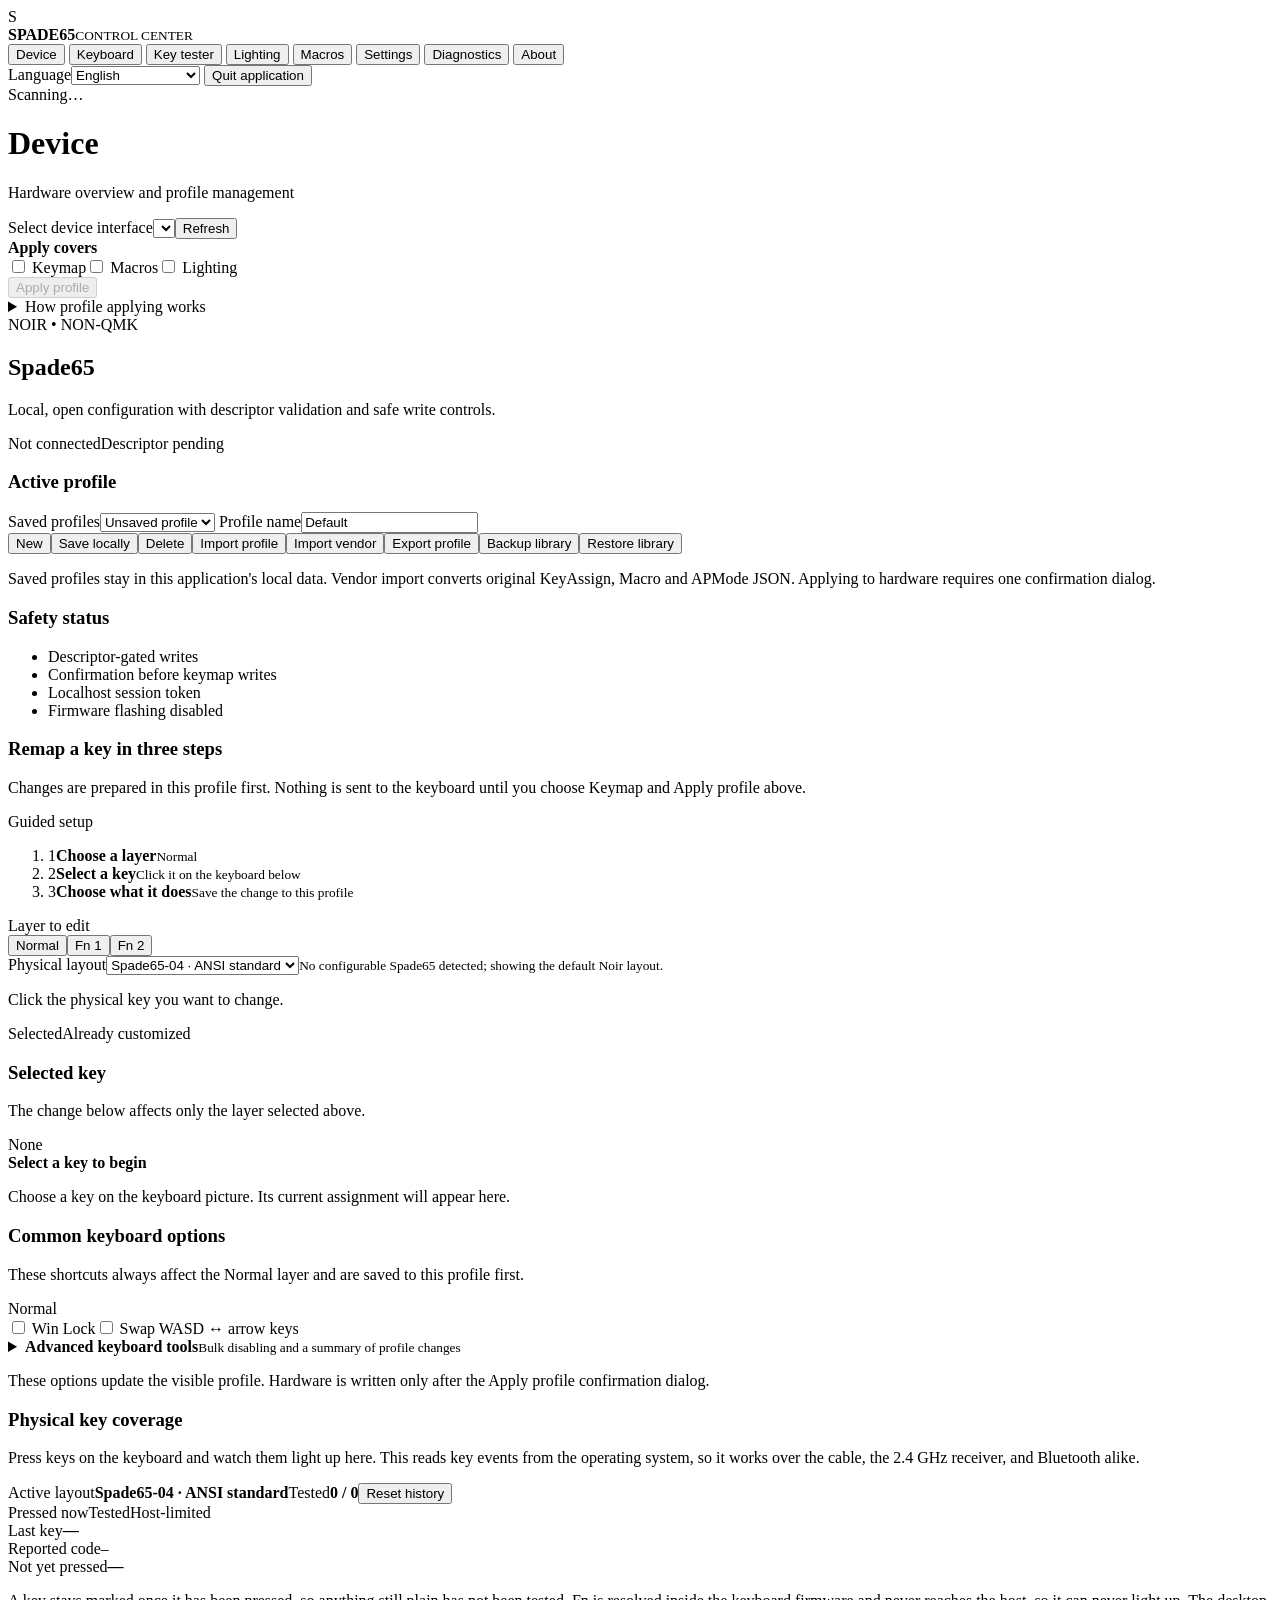
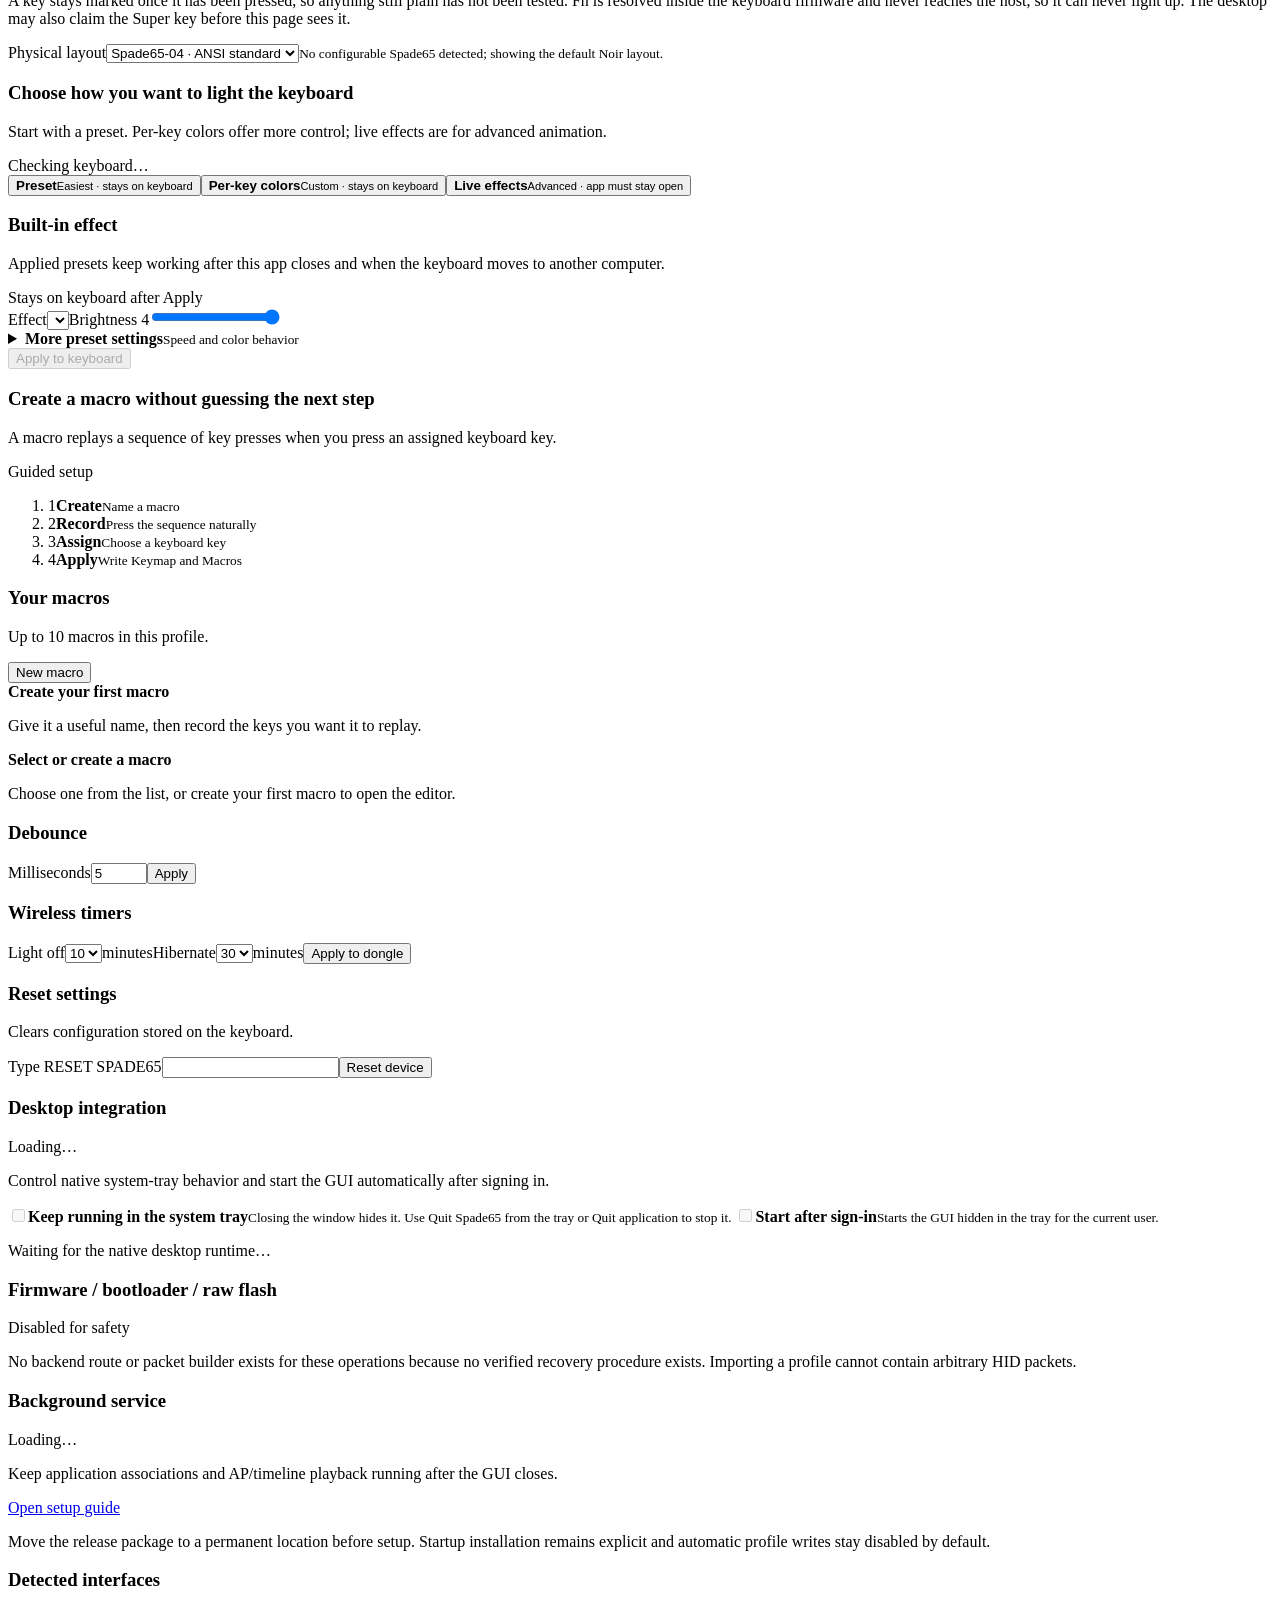
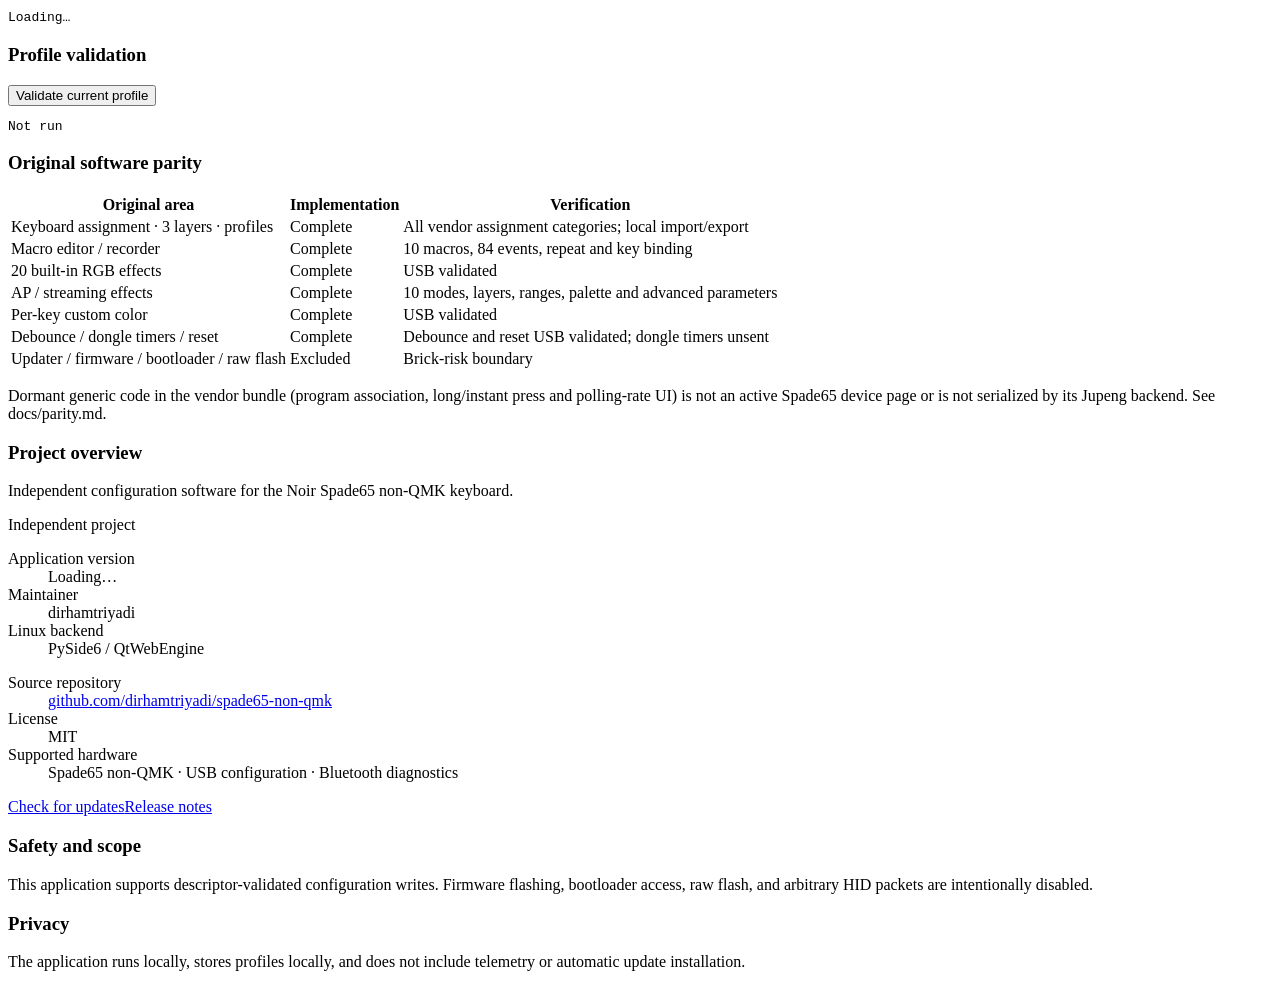
==== commit 479b1cd5: "feat(bluetooth): add read-only status and battery Recognize the measured Linux Bluetooth descriptor " ====
--- a/spade65/web/index.html
+++ b/spade65/web/index.html
@@ -37,7 +37,7 @@
 
     <section class="page active" id="page-device">
       <div class="hero card">
-        <div><span class="eyebrow">NOIR • NON-QMK</span><h2>Spade65</h2><p data-i18n="device.intro">Local, open configuration with descriptor validation and safe write controls.</p><div class="badges"><span id="transportBadge" data-i18n="status.notConnected">Not connected</span><span id="descriptorBadge" data-i18n="status.descriptorPending">Descriptor pending</span></div></div>
+        <div><span class="eyebrow">NOIR • NON-QMK</span><h2>Spade65</h2><p data-i18n="device.intro">Local, open configuration with descriptor validation and safe write controls.</p><div class="badges"><span id="transportBadge" data-i18n="status.notConnected">Not connected</span><span id="batteryBadge" hidden></span><span id="descriptorBadge" data-i18n="status.descriptorPending">Descriptor pending</span></div></div>
         <div class="keyboard-art"><span></span><span></span><span></span><span></span><span></span><span></span><span></span><span></span><span></span><span></span><span></span><span></span></div>
       </div>
       <div class="grid two">
@@ -134,7 +134,38 @@
         <div class="card"><div class="card-heading"><div><h3 data-i18n="lighting.perKey">Per-key color</h3><p data-i18n="lighting.perKeyHintFriendly">Select keys, choose a color, then apply the finished design to your keyboard.</p></div><span class="pill success" data-i18n="lighting.storedOnKeyboard">Stays on keyboard after Apply</span></div><ol class="workflow-steps compact" aria-label="Per-key color steps" data-i18n-aria-label="lighting.perKeyStepsAriaLabel"><li id="colorStepSelect" class="active"><span class="step-number">1</span><span><strong data-i18n="lighting.selectKeysStep">Select keys</strong><small data-i18n="lighting.selectKeysStepHint">Click one or more keys below</small></span></li><li id="colorStepChoose"><span class="step-number">2</span><span><strong data-i18n="lighting.chooseColorStep">Choose a color</strong><small data-i18n="lighting.chooseColorStepHint">Add it to the selected keys</small></span></li><li id="colorStepApply"><span class="step-number">3</span><span><strong data-i18n="lighting.applyColorsStep">Apply to keyboard</strong><small data-i18n="lighting.applyColorsStepHint">The design will stay on the device</small></span></li></ol><div class="color-editor-bar"><p id="colorSelectionStatus" class="selection-status" aria-live="polite"></p><label class="color-control"><span data-i18n="lighting.selectedColor">Selected color</span><input id="colorPicker" type="color" value="#ff2e63"></label></div><div class="keyboard-scroll"><div id="colorKeyboard" class="keyboard compact"></div></div><div class="button-row"><button id="setColorBtn" data-i18n="action.addColorToDraft">Add color to selected keys</button><button id="clearColorsBtn" data-i18n="action.clearColorDraft">Clear color design</button><button id="applyColorsBtn" class="primary" data-i18n="action.applyColorsToKeyboard" disabled>Apply colors to keyboard</button></div></div>
       </div>
       <div id="lightingLivePanel" class="lighting-panel" role="tabpanel" aria-labelledby="lightingModeLive" data-lighting-panel="live" hidden>
-        <div class="card live-effect-card"><div class="card-heading"><div><h3 data-i18n="lighting.liveEffects">Live effects</h3><p data-i18n="lighting.liveEffectsDescription">These animations stream from this computer. Keep Spade65 open and use a wired USB connection.</p></div><span id="liveEffectStatus" class="pill" data-i18n="lighting.liveStopped">Stopped</span></div><div class="card-heading"><div><h4 data-i18n="lighting.effectLayers">Effect layers</h4><div id="appLayerList" class="effect-layers"></div></div><div class="button-row flush"><button id="addAppLayerBtn" data-i18n="action.addLayer">+ Layer</button><button id="removeAppLayerBtn" class="danger" data-i18n="action.remove">Remove</button></div></div><div class="lighting-basic-grid"><label><span data-i18n="lighting.animation">Animation</span><select id="animation"><option value="wave" data-i18n="animation.wave">Wave</option><option value="conic" data-i18n="animation.conic">Conic band</option><option value="spiral" data-i18n="animation.spiral">Spiral</option><option value="cycle" data-i18n="animation.cycle">Cycle</option><option value="linear-wave" data-i18n="animation.linearWave">Linear wave</option><option value="ripple" data-i18n="animation.ripple">Ripple</option><option value="breathe" data-i18n="animation.breathe">Breathing</option><option value="rain" data-i18n="animation.rain">Rain</option><option value="fire" data-i18n="animation.fire">Fire</option><option value="trigger" data-i18n="animation.trigger">Trigger</option></select></label><label><span><span data-i18n="lighting.effectSpeed">Effect speed</span> <output id="appSpeedOut">5</output></span><input id="appSpeed" type="range" min="1" max="10" value="5"></label><label><span><span data-i18n="lighting.opacity">Opacity</span> <output id="appOpacityOut">100</output>%</span><input id="appOpacity" type="range" min="0" max="100" value="100"></label><div><span class="control-label" data-i18n="lighting.palette">Effect palette</span><div class="palette-row" role="group" aria-label="Effect palette" data-i18n-aria-label="lighting.palette"><input class="app-color" type="color" value="#ff0000" aria-label="Palette color 1" data-i18n-aria-label="lighting.paletteColor1"><input class="app-color" type="color" value="#00ffff" aria-label="Palette color 2" data-i18n-aria-label="lighting.paletteColor2"><input class="app-color" type="color" value="#8000ff" aria-label="Palette color 3" data-i18n-aria-label="lighting.paletteColor3"></div></div></div><details class="feature-details"><summary><span><strong data-i18n="lighting.advancedParameters">Advanced animation parameters</strong><small data-i18n="lighting.advancedParametersHint">Fine-tune frame rate, shape, direction, audio, and target keys</small></span></summary><div class="details-body"><label><span data-i18n="lighting.frameRate">Frame rate</span><select id="fps"><option>5</option><option selected>10</option><option>15</option></select></label><label><span><span data-i18n="lighting.bandwidthFriendly">Effect width</span> <output id="appBandwidthOut">200</output></span><input id="appBandwidth" type="range" min="50" max="500" value="200"></label><label><span><span data-i18n="lighting.angle">Angle</span> <output id="appAngleOut">0</output>°</span><input id="appAngle" type="range" min="0" max="360" value="0"></label><div class="grid two compact-fields"><label><span data-i18n="lighting.numberDensity">Number / density</span><input id="appNumber" type="number" min="0" max="10" value="5"></label><label><span data-i18n="lighting.gap">Gap</span><input id="appGap" type="number" min="0" max="500" value="0"></label><label><span data-i18n="lighting.fireIntensity">Fire intensity</span><input id="appFire" type="number" min="0" max="10" value="1"></label><label><span data-i18n="lighting.centerFriendly">Center offset X / Y</span><span class="inline-fields"><input id="appCenterX" type="number" min="-20" max="20" value="0"><input id="appCenterY" type="number" min="-20" max="20" value="0"></span></label></div><div class="checks wrap"><label><input id="appGradient" type="checkbox" checked> <span data-i18n="lighting.gradient">Gradient</span></label><label><input id="appReverse" type="checkbox"> <span data-i18n="lighting.reverse">Reverse</span></label><label><input id="appBump" type="checkbox"> <span data-i18n="lighting.bump">Bump</span></label><label><input id="appBidirectional" type="checkbox"> <span data-i18n="lighting.bidirectionalFriendly">Alternate row direction</span></label><label><input id="audioSync" type="checkbox"> <span data-i18n="lighting.audioReactive">Audio reactive</span></label></div><div class="button-row"><button id="setAppRangeBtn" data-i18n="action.useSelectedRangeCount" disabled>Use 0 selected keys</button><button id="clearAppRangeBtn" data-i18n="group.allKeys">All keys</button></div><p id="appRangeSummary" class="hint"></p></div></details><div class="button-row"><button id="streamOnceBtn" data-i18n="action.previewFrame" disabled>Preview one frame</button><button id="animationBtn" class="primary" data-i18n="action.startLivePreview" disabled>Start live preview</button></div><p class="hint" data-i18n="lighting.streamingHintFriendly">Live effects are not stored in keyboard memory. They stop when this app, its background service, or the wired connection stops.</p></div>
+        <div class="card live-effect-card">
+          <div class="card-heading"><div><h3 data-i18n="lighting.liveEffects">Live effects</h3><p data-i18n="lighting.liveEffectsDescription">These animations stream from this computer. Keep Spade65 open and use a wired USB connection.</p></div><span id="liveEffectStatus" class="pill" data-i18n="lighting.liveStopped">Stopped</span></div>
+          <div class="card-heading layer-heading"><div><h4 data-i18n="lighting.effectLayers">Effect layers</h4><div id="appLayerList" class="effect-layers"></div></div><div class="button-row flush"><button id="addAppLayerBtn" data-i18n="action.addLayer">+ Layer</button><button id="removeAppLayerBtn" class="danger" data-i18n="action.remove">Remove</button></div></div>
+          <div class="lighting-basic-grid">
+            <label><span data-i18n="lighting.animation">Animation</span><select id="animation"><option value="wave" data-i18n="animation.wave">Wave</option><option value="conic" data-i18n="animation.conic">Conic band</option><option value="spiral" data-i18n="animation.spiral">Spiral</option><option value="cycle" data-i18n="animation.cycle">Cycle</option><option value="linear-wave" data-i18n="animation.linearWave">Linear wave</option><option value="ripple" data-i18n="animation.ripple">Ripple</option><option value="breathe" data-i18n="animation.breathe">Breathing</option><option value="rain" data-i18n="animation.rain">Rain</option><option value="fire" data-i18n="animation.fire">Fire</option><option value="trigger" data-i18n="animation.trigger">Trigger</option></select></label>
+            <label><span><span data-i18n="lighting.effectSpeed">Effect speed</span> <output id="appSpeedOut">5</output></span><input id="appSpeed" type="range" min="1" max="10" value="5"></label>
+            <label><span><span data-i18n="lighting.layerOpacity">Layer opacity</span> <output id="appOpacityOut">100</output>%</span><input id="appOpacity" type="range" min="0" max="100" value="100"></label>
+            <label><span><span data-i18n="lighting.masterBrightness">Master brightness</span> <output id="liveBrightnessOut">100</output>%</span><input id="liveBrightness" type="range" min="0" max="100" value="100"></label>
+            <div><span class="control-label" data-i18n="lighting.palette">Effect palette</span><div class="palette-row" role="group" aria-label="Effect palette" data-i18n-aria-label="lighting.palette"><input class="app-color" type="color" value="#ff0000" aria-label="Palette color 1" data-i18n-aria-label="lighting.paletteColor1"><input class="app-color" type="color" value="#00ffff" aria-label="Palette color 2" data-i18n-aria-label="lighting.paletteColor2"><input class="app-color" type="color" value="#8000ff" aria-label="Palette color 3" data-i18n-aria-label="lighting.paletteColor3"></div></div>
+          </div>
+          <section class="live-preview-panel" aria-labelledby="livePreviewTitle">
+            <div class="card-heading compact-heading"><div><h4 id="livePreviewTitle" data-i18n="lighting.livePreview">Live keyboard preview</h4><p data-i18n="lighting.livePreviewHint">This preview shows the final layer mix and master brightness without changing saved per-key colors.</p></div></div>
+            <div class="keyboard-scroll"><div id="liveKeyboard" class="keyboard compact live-preview"></div></div>
+          </section>
+          <section class="audio-reactive-panel" aria-labelledby="audioReactiveTitle">
+            <label class="switch-line audio-switch"><input id="audioSync" type="checkbox"><span><strong id="audioReactiveTitle" data-i18n="lighting.audioReactive">Audio reactive</strong><small data-i18n="lighting.audioReactiveHint">Use system output like the original app, or choose a microphone fallback.</small></span></label>
+            <div id="audioControls">
+              <div class="grid two compact-fields">
+                <label><span data-i18n="lighting.audioSource">Audio source</span><select id="audioSource"><option value="microphone:default" data-i18n="lighting.defaultMicrophone">Default microphone</option></select></label>
+                <label><span data-i18n="lighting.audioResponseMode">Response mode</span><select id="audioMode"><option value="spectrum" data-i18n="lighting.audioModeSpectrum">Spectrum across keys</option><option value="bass" data-i18n="lighting.audioModeBass">Bass pulse</option><option value="loudness" data-i18n="lighting.audioModeLoudness">Overall loudness</option></select></label>
+                <label><span><span data-i18n="lighting.audioSensitivity">Sensitivity</span> <output id="audioSensitivityOut">1000</output></span><input id="audioSensitivity" type="range" min="200" max="8000" step="100" value="1000"></label>
+                <label><span><span data-i18n="lighting.audioNoiseGate">Noise gate</span> <output id="audioNoiseGateOut">2</output>%</span><input id="audioNoiseGate" type="range" min="0" max="30" value="2"></label>
+                <label><span><span data-i18n="lighting.audioSmoothing">Smoothing</span> <output id="audioSmoothingOut">65</output>%</span><input id="audioSmoothing" type="range" min="0" max="95" value="65"></label>
+              </div>
+              <div id="audioMeter" class="audio-meter" role="progressbar" aria-label="Audio level" data-i18n-aria-label="lighting.audioLevel" aria-valuemin="0" aria-valuemax="100" aria-valuenow="0"><span><i id="audioMeterFill"></i></span><output id="audioMeterValue">0%</output></div>
+              <p id="audioSourceHint" class="hint" data-i18n="lighting.microphoneHint">Microphone fallback reacts only to sound received by that input.</p>
+            </div>
+          </section>
+          <details class="feature-details"><summary><span><strong data-i18n="lighting.advancedParameters">Advanced animation parameters</strong><small data-i18n="lighting.advancedParametersHint">Fine-tune frame rate, shape, direction, and target keys</small></span></summary><div class="details-body"><label><span data-i18n="lighting.frameRate">Frame rate</span><select id="fps"><option>5</option><option selected>10</option><option>15</option></select></label><label><span><span data-i18n="lighting.bandwidthFriendly">Effect width</span> <output id="appBandwidthOut">200</output></span><input id="appBandwidth" type="range" min="50" max="500" value="200"></label><label><span><span data-i18n="lighting.angle">Angle</span> <output id="appAngleOut">0</output>°</span><input id="appAngle" type="range" min="0" max="360" value="0"></label><div class="grid two compact-fields"><label><span data-i18n="lighting.numberDensity">Number / density</span><input id="appNumber" type="number" min="0" max="10" value="5"></label><label><span data-i18n="lighting.gap">Gap</span><input id="appGap" type="number" min="0" max="500" value="0"></label><label><span data-i18n="lighting.fireIntensity">Fire intensity</span><input id="appFire" type="number" min="0" max="10" value="1"></label><label><span data-i18n="lighting.centerFriendly">Center offset X / Y</span><span class="inline-fields"><input id="appCenterX" type="number" min="-20" max="20" value="0"><input id="appCenterY" type="number" min="-20" max="20" value="0"></span></label></div><div class="checks wrap"><label><input id="appGradient" type="checkbox" checked> <span data-i18n="lighting.gradient">Gradient</span></label><label><input id="appReverse" type="checkbox"> <span data-i18n="lighting.reverse">Reverse</span></label><label><input id="appBump" type="checkbox"> <span data-i18n="lighting.bump">Bump</span></label><label><input id="appBidirectional" type="checkbox"> <span data-i18n="lighting.bidirectionalFriendly">Alternate row direction</span></label></div><div class="button-row"><button id="setAppRangeBtn" data-i18n="action.useSelectedRangeCount" disabled>Use 0 selected keys</button><button id="clearAppRangeBtn" data-i18n="group.allKeys">All keys</button></div><p id="appRangeSummary" class="hint"></p></div></details>
+          <div class="button-row"><button id="streamOnceBtn" data-i18n="action.previewFrame" disabled>Preview one frame</button><button id="animationBtn" class="primary" data-i18n="action.startLivePreview" disabled>Start live preview</button></div>
+          <p class="hint" data-i18n="lighting.streamingHintFriendly">Live effects are not stored in keyboard memory. Audio capture requires Live preview and wired USB; non-audio AP effects and timelines can also use the optional background service.</p>
+        </div>
         <div class="card"><div class="card-heading"><div><h3 data-i18n="timeline.title">Custom-effect timeline</h3><p data-i18n="timeline.descriptionFriendly">Build a sequence from your per-key color design, then preview it over wired USB.</p></div><div class="button-row flush"><button id="captureFrameBtn" data-i18n="action.captureCurrentColors">Capture current colors</button><button id="playTimelineBtn" class="primary" data-i18n="action.playTimeline" disabled>Play timeline</button></div></div><div id="timelineEmpty" class="empty-state compact"><strong data-i18n="timeline.emptyTitle">No frames yet</strong><p data-i18n="timeline.emptyDescription">Create colors in Per-key colors, then capture the current design here.</p></div><div id="timelineList" class="timeline-list"></div><label class="switch-line"><input id="timelineLoop" type="checkbox" checked> <span data-i18n="timeline.loop">Loop timeline</span></label><p class="hint" data-i18n="timeline.hintFriendly">The timeline stays in this profile. Save the profile and configure the background service if it should run after the GUI closes.</p></div>
       </div>
     </section>
@@ -180,7 +211,7 @@
         <div class="card-heading"><div><h3 data-i18n="about.overviewTitle">Project overview</h3><p data-i18n="about.description">Independent configuration software for the Noir Spade65 non-QMK keyboard.</p></div><span class="pill" data-i18n="about.independent">Independent project</span></div>
         <div class="grid two about-details">
           <div><dl class="about-list"><dt data-i18n="about.versionLabel">Application version</dt><dd id="aboutVersion">Loading…</dd><dt data-i18n="about.maintainerLabel">Maintainer</dt><dd>dirhamtriyadi</dd><dt data-i18n="about.platformLabel">Linux backend</dt><dd>PySide6 / QtWebEngine</dd></dl></div>
-          <div><dl class="about-list"><dt data-i18n="about.repositoryLabel">Source repository</dt><dd><a id="repoLink" href="https://github.com/dirhamtriyadi/spade65-non-qmk" target="_blank" rel="noopener noreferrer">github.com/dirhamtriyadi/spade65-non-qmk</a></dd><dt data-i18n="about.licenseLabel">License</dt><dd>MIT</dd><dt data-i18n="about.supportLabel">Supported hardware</dt><dd>Spade65 non-QMK · USB 0603:0351</dd></dl></div>
+          <div><dl class="about-list"><dt data-i18n="about.repositoryLabel">Source repository</dt><dd><a id="repoLink" href="https://github.com/dirhamtriyadi/spade65-non-qmk" target="_blank" rel="noopener noreferrer">github.com/dirhamtriyadi/spade65-non-qmk</a></dd><dt data-i18n="about.licenseLabel">License</dt><dd>MIT</dd><dt data-i18n="about.supportLabel">Supported hardware</dt><dd>Spade65 non-QMK · USB configuration · Bluetooth diagnostics</dd></dl></div>
         </div>
         <div class="button-row"><a id="updatesLink" class="button primary" href="https://github.com/dirhamtriyadi/spade65-non-qmk/releases" target="_blank" rel="noopener noreferrer" data-i18n="about.checkUpdates">Check for updates</a><a id="releaseNotesLink" class="button secondary" href="https://github.com/dirhamtriyadi/spade65-non-qmk/releases" target="_blank" rel="noopener noreferrer" data-i18n="about.releaseNotes">Release notes</a></div>
       </div>
@@ -193,6 +224,7 @@
   <script src="/usage-picker.js"></script>
   <script src="/external-links.js"></script>
   <script src="/clipboard.js"></script>
+  <script src="/live-effects.js"></script>
   <script src="/app.js"></script>
 </body>
 </html>
